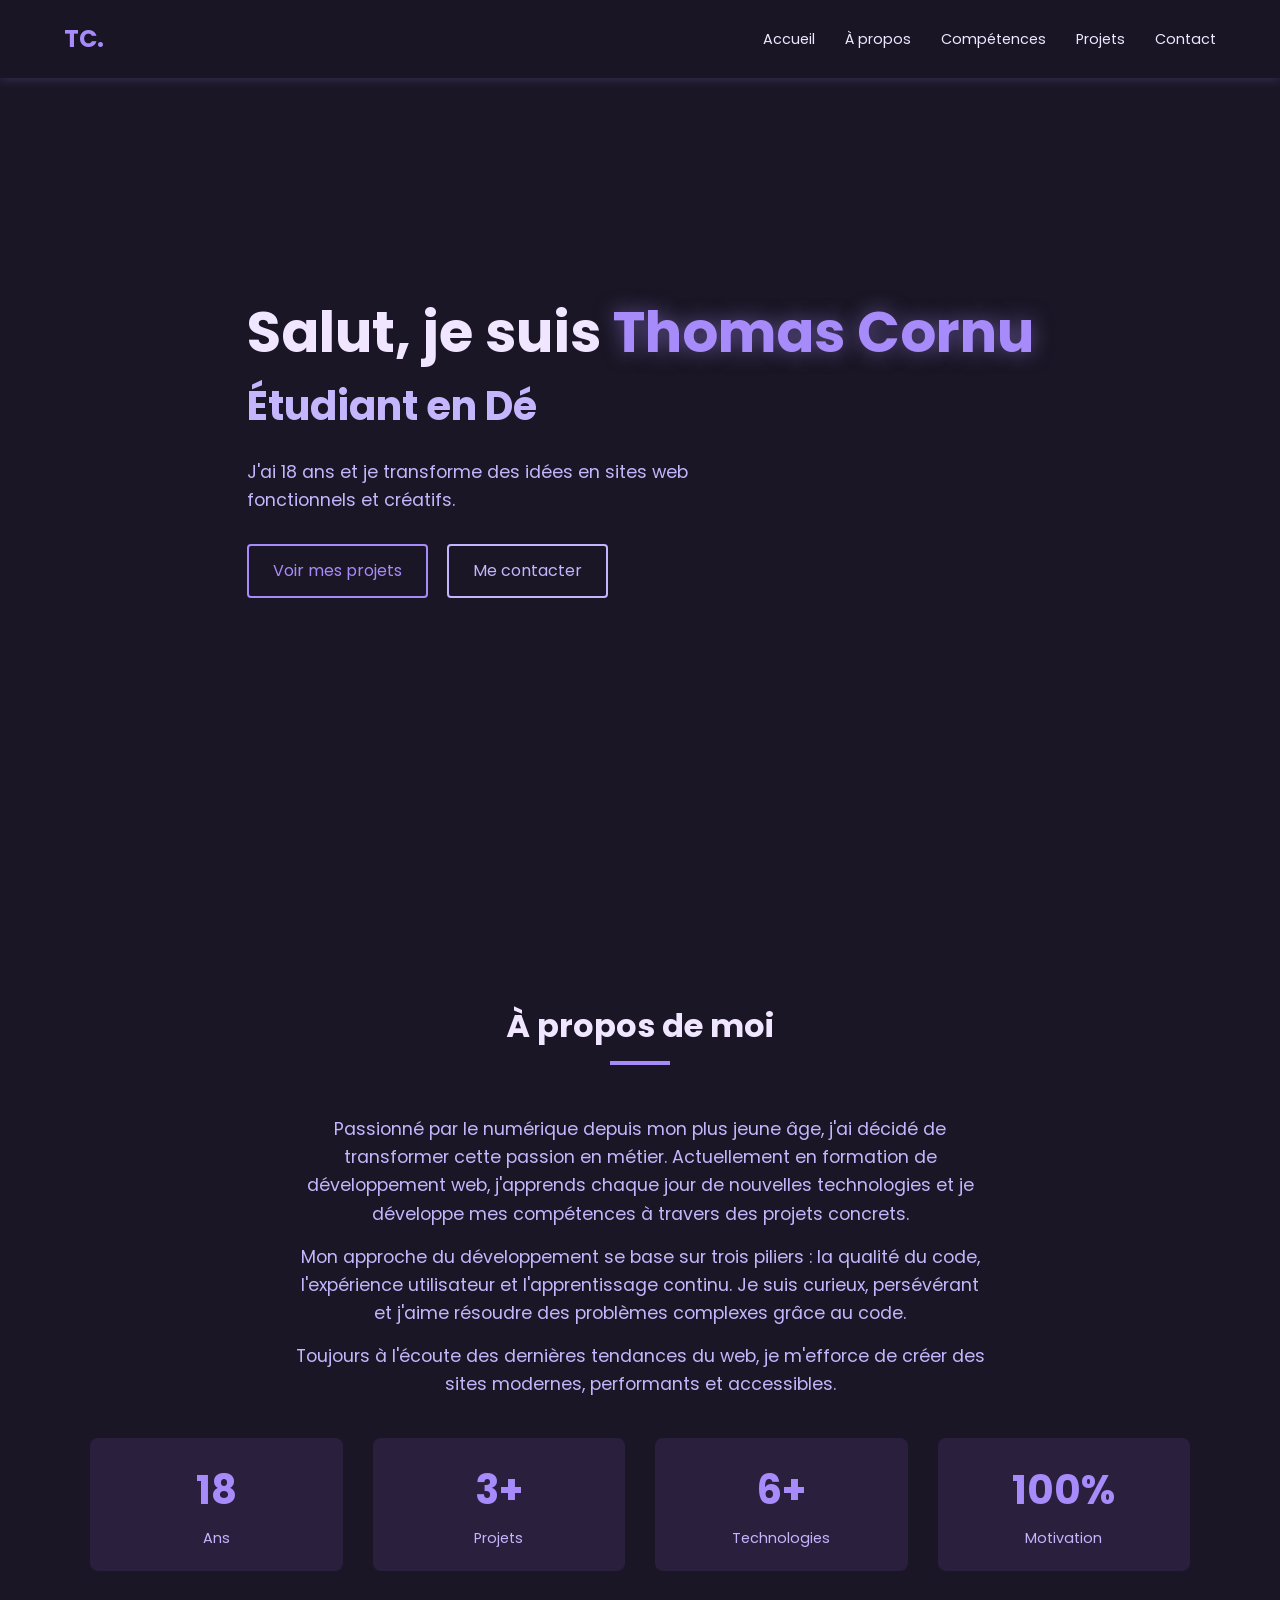
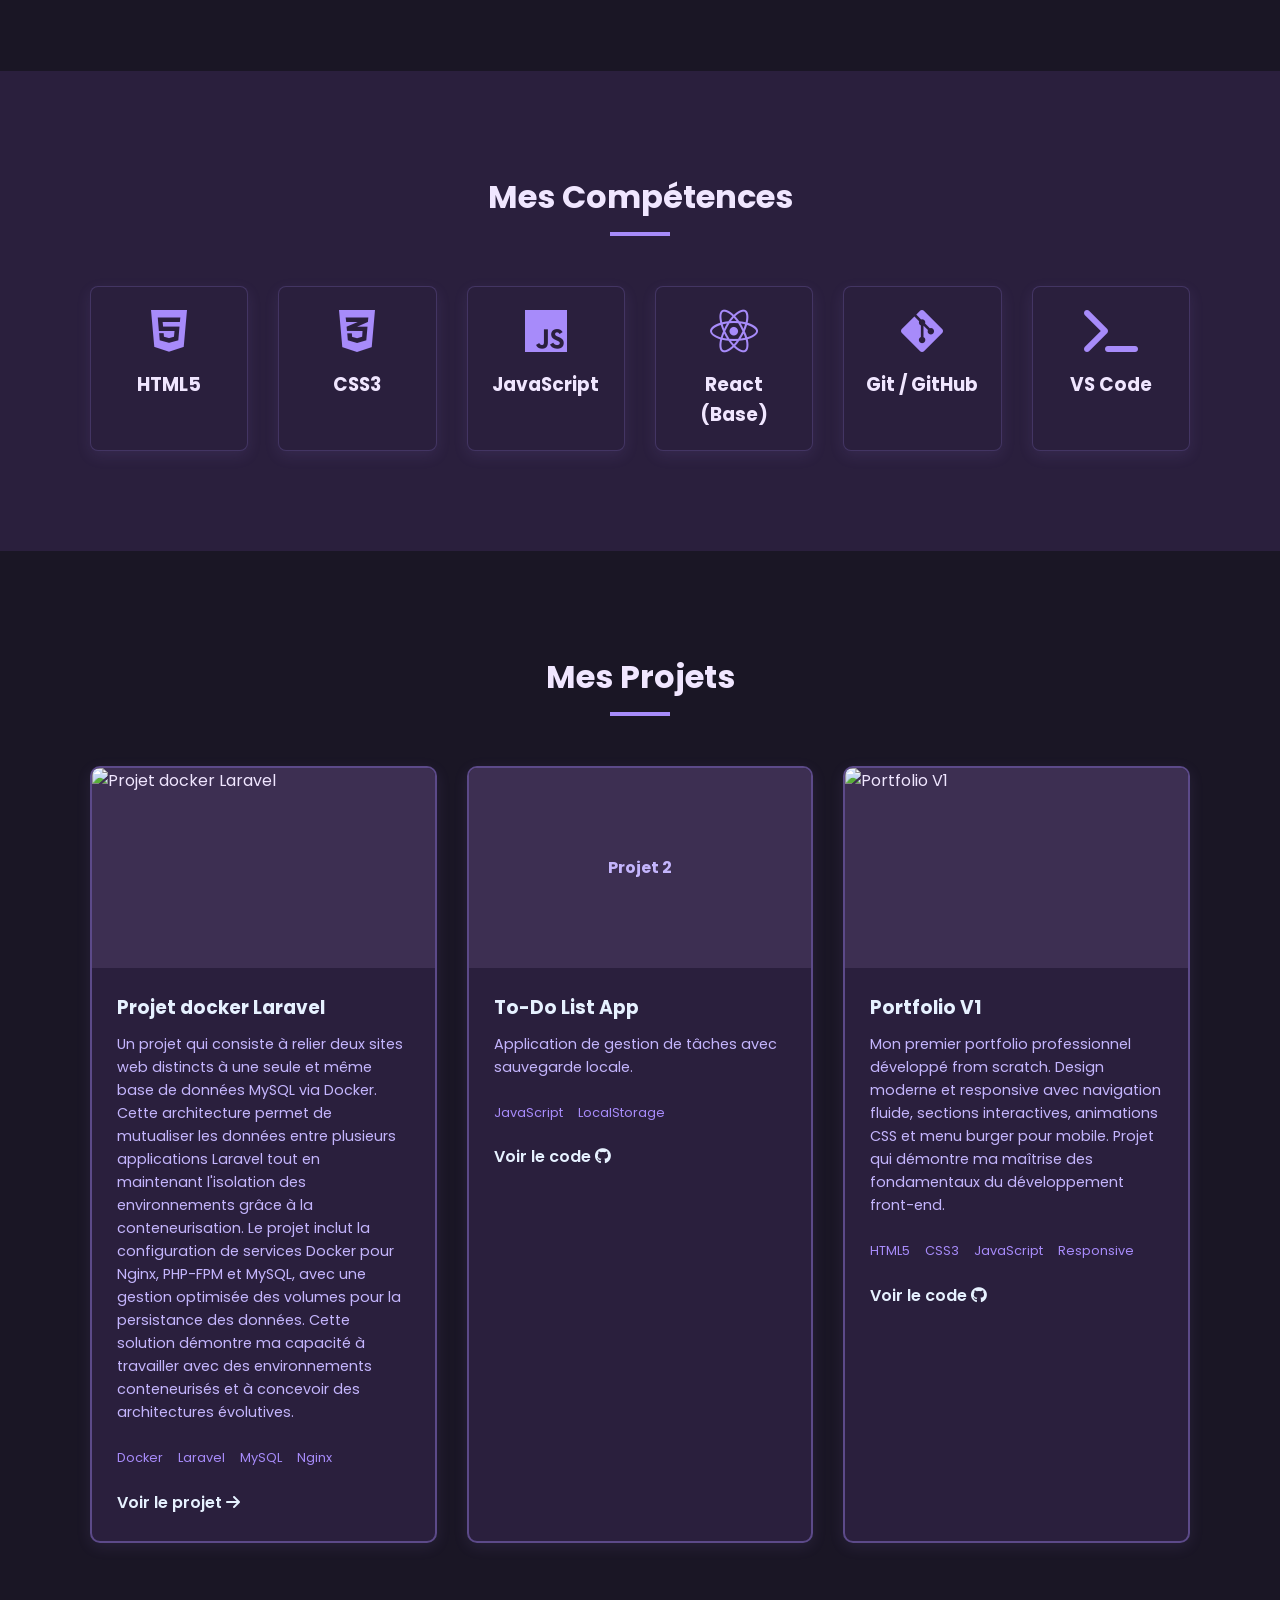
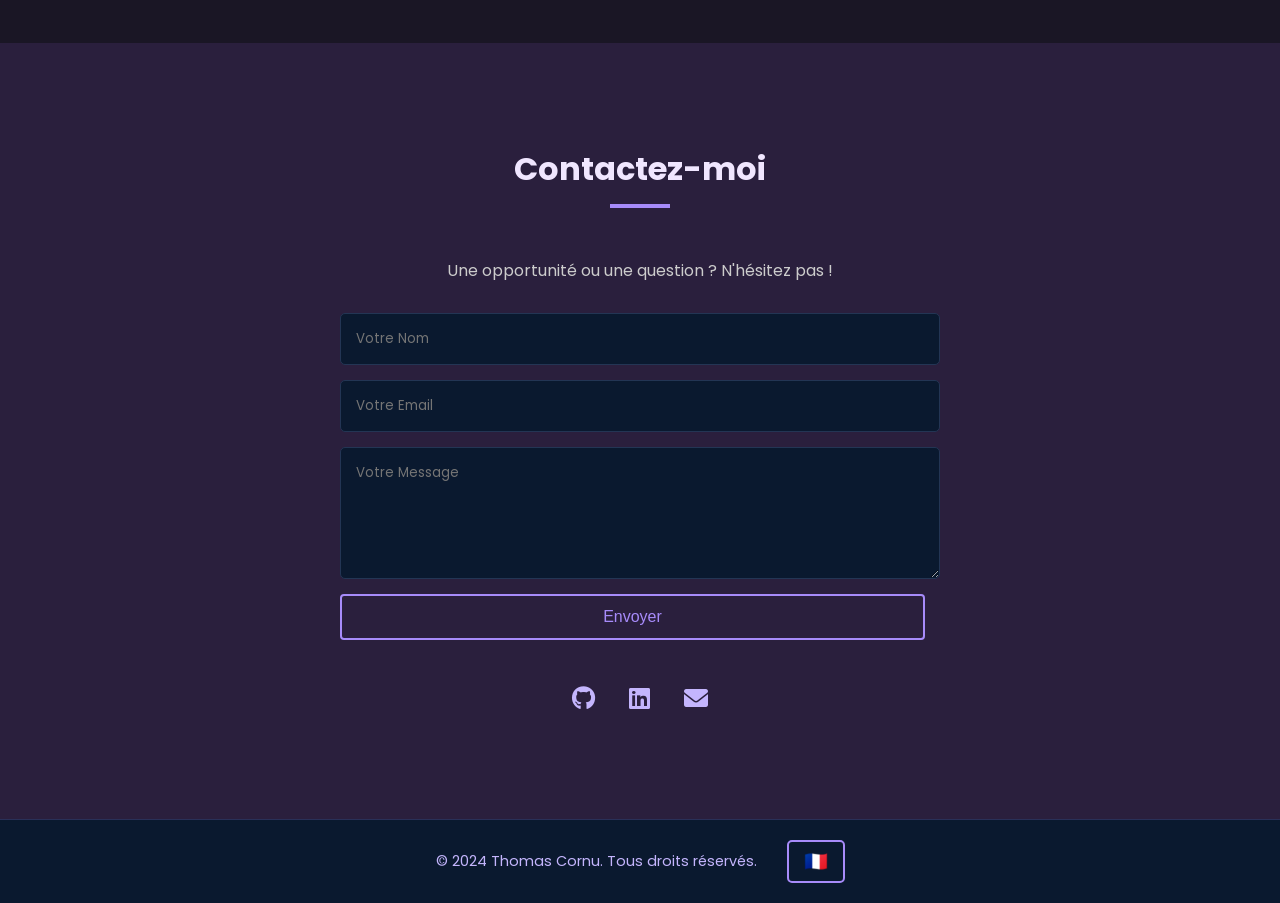
==== index.html @ 973196af "v2" ====
<!DOCTYPE html>
<html lang="fr">
<head>
    <meta charset="UTF-8">
    <meta name="viewport" content="width=device-width, initial-scale=1.0">
    <title>Thomas Cornu | Développeur Web Junior</title>
    <link rel="stylesheet" href="style.css">
    <link href="https://fonts.googleapis.com/css2?family=Poppins:wght@300;400;600&display=swap" rel="stylesheet">
    <link rel="stylesheet" href="https://cdnjs.cloudflare.com/ajax/libs/font-awesome/6.0.0/css/all.min.css">
</head>
<body>

    <nav class="navbar">
        <div class="logo">TC.</div>
        <ul class="nav-links">
            <li><a href="#home" data-translate="nav_home">Accueil</a></li>
            <li><a href="#about" data-translate="nav_about">À propos</a></li>
            <li><a href="#skills" data-translate="nav_skills">Compétences</a></li>
            <li><a href="#projects" data-translate="nav_projects">Projets</a></li>
            <li><a href="#contact" data-translate="nav_contact">Contact</a></li>
        </ul>
        <div class="burger">
            <div class="line1"></div>
            <div class="line2"></div>
            <div class="line3"></div>
        </div>
    </nav>

    <section id="home" class="hero">
        <div class="hero-content">
            <h1><span data-translate="hero_greeting">Salut, je suis</span> <span class="highlight">Thomas Cornu</span></h1>
            <h2 data-translate="hero_title">Étudiant en Développement Web</h2>
            <p data-translate="hero_description">J'ai 18 ans et je transforme des idées en sites web fonctionnels et créatifs.</p>
            <a href="#projects" class="btn" data-translate="hero_btn_projects">Voir mes projets</a>
            <a href="#contact" class="btn btn-outline" data-translate="hero_btn_contact">Me contacter</a>
        </div>
    </section>

    <section id="about" class="section">
        <div class="container">
            <h2 class="section-title" data-translate="about_title">À propos de moi</h2>
            <div class="about-content">
                <div class="about-text">
                    <p data-translate="about_p1">Passionné par le numérique depuis mon plus jeune âge, j'ai décidé de transformer cette passion en métier. Actuellement en formation de développement web, j'apprends chaque jour de nouvelles technologies et je développe mes compétences à travers des projets concrets.</p>
                    <p data-translate="about_p2">Mon approche du développement se base sur trois piliers : la qualité du code, l'expérience utilisateur et l'apprentissage continu. Je suis curieux, persévérant et j'aime résoudre des problèmes complexes grâce au code.</p>
                    <p data-translate="about_p3">Toujours à l'écoute des dernières tendances du web, je m'efforce de créer des sites modernes, performants et accessibles.</p>
                    
                    <div class="stats-grid">
                        <div class="stat-item">
                            <span class="stat-number">18</span>
                            <span class="stat-label" data-translate="stat_years">Ans</span>
                        </div>
                        <div class="stat-item">
                            <span class="stat-number">3+</span>
                            <span class="stat-label" data-translate="stat_projects">Projets</span>
                        </div>
                        <div class="stat-item">
                            <span class="stat-number">6+</span>
                            <span class="stat-label" data-translate="stat_technologies">Technologies</span>
                        </div>
                        <div class="stat-item">
                            <span class="stat-number">100%</span>
                            <span class="stat-label" data-translate="stat_motivation">Motivation</span>
                        </div>
                    </div>
                </div>
            </div>
        </div>
    </section>

    <section id="skills" class="section bg-dark">
        <div class="container">
            <h2 class="section-title" data-translate="skills_title">Mes Compétences</h2>
            <div class="skills-grid">
                <div class="skill-card">
                    <i class="fab fa-html5"></i>
                    <h3>HTML5</h3>
                </div>
                <div class="skill-card">
                    <i class="fab fa-css3-alt"></i>
                    <h3>CSS3</h3>
                </div>
                <div class="skill-card">
                    <i class="fab fa-js"></i>
                    <h3>JavaScript</h3>
                </div>
                <div class="skill-card">
                    <i class="fab fa-react"></i>
                    <h3>React (Base)</h3>
                </div>
                <div class="skill-card">
                    <i class="fab fa-git-alt"></i>
                    <h3>Git / GitHub</h3>
                </div>
                <div class="skill-card">
                    <i class="fas fa-terminal"></i>
                    <h3>VS Code</h3>
                </div>
            </div>
        </div>
    </section>

    <section id="projects" class="section">
        <div class="container">
            <h2 class="section-title" data-translate="projects_title">Mes Projets</h2>
            <div class="projects-grid">
                <div class="project-card">
                    <div class="project-img">
                        <img src="projet1.png" alt="Projet docker Laravel">
                    </div>
                    <div class="project-info">
                        <h3 data-translate="project1_title">Projet docker Laravel</h3>
                        <p data-translate="project1_description">Un projet qui consiste à relier deux sites web distincts à une seule et même base de données MySQL via Docker. Cette architecture permet de mutualiser les données entre plusieurs applications Laravel tout en maintenant l'isolation des environnements grâce à la conteneurisation. Le projet inclut la configuration de services Docker pour Nginx, PHP-FPM et MySQL, avec une gestion optimisée des volumes pour la persistance des données. Cette solution démontre ma capacité à travailler avec des environnements conteneurisés et à concevoir des architectures évolutives.</p>
                        <div class="tech-stack">
                            <span>Docker</span><span>Laravel</span><span>MySQL</span><span>Nginx</span>
                        </div>
                        <a href="docker.html" class="project-link">Voir le projet <i class="fas fa-arrow-right"></i></a>
                    </div>
                </div>
                <div class="project-card">
                    <div class="project-img">
                         <div class="placeholder-img">Projet 2</div>
                    </div>
                    <div class="project-info">
                        <h3 data-translate="project2_title">To-Do List App</h3>
                        <p data-translate="project2_description">Application de gestion de tâches avec sauvegarde locale.</p>
                        <div class="tech-stack">
                            <span>JavaScript</span><span>LocalStorage</span>
                        </div>
                        <a href="#" class="project-link" data-translate="project_link">Voir le code <i class="fab fa-github"></i></a>
                    </div>
                </div>
                 <div class="project-card">
                    <div class="project-img">
                         <img src="projet3.png" alt="Portfolio V1">
                    </div>
                    <div class="project-info">
                        <h3 data-translate="project3_title">Portfolio V1</h3>
                        <p data-translate="project3_description">Mon premier portfolio professionnel développé from scratch. Design moderne et responsive avec navigation fluide, sections interactives, animations CSS et menu burger pour mobile. Projet qui démontre ma maîtrise des fondamentaux du développement front-end.</p>
                        <div class="tech-stack">
                            <span>HTML5</span><span>CSS3</span><span>JavaScript</span><span>Responsive</span>
                        </div>
                        <a href="https://7h0mas92.github.io/Portfolio/" class="project-link" data-translate="project_link">Voir le code <i class="fab fa-github"></i></a>
                    </div>
                </div>
            </div>
        </div>
    </section>

    <section id="contact" class="section bg-dark">
        <div class="container">
            <h2 class="section-title" data-translate="contact_title">Contactez-moi</h2>
            <p style="text-align: center; color: #ccc;" data-translate="contact_subtitle">Une opportunité ou une question ? N'hésitez pas !</p>
            
            <form class="contact-form">
                <input type="text" data-translate-placeholder="contact_name" placeholder="Votre Nom" required>
                <input type="email" data-translate-placeholder="contact_email" placeholder="Votre Email" required>
                <textarea rows="5" data-translate-placeholder="contact_message" placeholder="Votre Message" required></textarea>
                <button type="submit" class="btn" data-translate="contact_btn">Envoyer</button>
            </form>

            <div class="social-links">
                <a href="https://github.com/7h0mas92"><i class="fab fa-github"></i></a>
                <a href="https://www.linkedin.com/in/thomas-cornu-04bbb1366"><i class="fab fa-linkedin"></i></a>
                <a href="tcornu92_gmail_com.svg"><i class="fas fa-envelope"></i></a>
            </div>
        </div>
    </section>

    <footer>
        <div class="footer-content">
            <p>&copy; 2024 Thomas Cornu. <span data-translate="footer_rights">Tous droits réservés.</span></p>
            <button id="langToggle" class="lang-toggle" title="Changer de langue">
                <span class="lang-icon">🇫🇷</span>
            </button>
        </div>
    </footer>

    <!-- Bouton retour en haut -->
    <button id="scrollToTop" class="scroll-to-top" title="Retour en haut">
        <i class="fas fa-arrow-up"></i>
    </button>

    <!-- Indicateur de progression de scroll -->
    <div class="scroll-progress"></div>

    <script src="script.js"></script>
</body>
</html>
---- style.css ----
/* Reset et Base */
* {
    margin: 0;
    padding: 0;
    box-sizing: border-box;
}

body {
    font-family: 'Poppins', sans-serif;
    background-color: #1a1625; /* Fond violet très foncé */
    color: #f0e6ff; /* Texte clair lavande */
    line-height: 1.6;
}

/* Variables de couleurs */
:root {
    --primary-color: #a78bfa; /* Violet clair */
    --bg-light: #2a1f3d;
    --text-grey: #c4b5fd;
}

a {
    text-decoration: none;
    color: inherit;
}

ul {
    list-style: none;
}

/* Navigation */
.navbar {
    display: flex;
    justify-content: space-between;
    align-items: center;
    padding: 20px 5%;
    background-color: rgba(26, 22, 37, 0.95);
    position: fixed;
    width: 100%;
    top: 0;
    z-index: 1000;
    box-shadow: 0 2px 10px rgba(167, 139, 250, 0.2);
}

.logo {
    font-size: 1.5rem;
    font-weight: 700;
    color: var(--primary-color);
}

.nav-links {
    display: flex;
}

.nav-links li {
    margin-left: 30px;
}

.nav-links a {
    font-size: 0.9rem;
    transition: color 0.3s;
}

.nav-links a:hover {
    color: var(--primary-color);
}

/* Burger Menu (Mobile) */
.burger {
    display: none;
    cursor: pointer;
}
.burger div {
    width: 25px;
    height: 3px;
    background-color: var(--primary-color);
    margin: 5px;
    transition: all 0.3s ease;
}

/* Footer */
footer {
    background-color: var(--bg-light);
    padding: 40px 5%;
    text-align: center;
    border-top: 1px solid rgba(167, 139, 250, 0.2);
}

.footer-content {
    display: flex;
    justify-content: center;
    align-items: center;
    gap: 30px;
    flex-wrap: wrap;
}

footer p {
    color: var(--text-grey);
    margin: 0;
}

/* Bouton de langue */
.lang-toggle {
    background: transparent;
    border: 2px solid var(--primary-color);
    color: var(--primary-color);
    padding: 8px 15px;
    border-radius: 5px;
    cursor: pointer;
    font-size: 1.2rem;
    transition: all 0.3s ease;
    position: relative;
}

.lang-toggle:hover {
    background: rgba(167, 139, 250, 0.1);
    transform: scale(1.05);
}

.lang-icon {
    display: inline-block;
}

/* Menu déroulant de langues */
.lang-dropdown {
    position: absolute;
    top: 100%;
    right: 0;
    background: #2a1f3d;
    border: 2px solid var(--primary-color);
    border-radius: 5px;
    margin-top: 10px;
    display: none;
    flex-direction: column;
    gap: 0;
    min-width: 150px;
    z-index: 1001;
    box-shadow: 0 4px 15px rgba(167, 139, 250, 0.2);
}

.lang-dropdown.active {
    display: flex;
}

.lang-option {
    background: transparent;
    border: none;
    color: var(--primary-color);
    padding: 12px 15px;
    cursor: pointer;
    transition: all 0.3s ease;
    text-align: left;
    font-family: 'Poppins', sans-serif;
    font-size: 0.95rem;
}

.lang-option:hover {
    background: rgba(167, 139, 250, 0.2);
    padding-left: 20px;
}

.lang-option:first-child {
    border-radius: 3px 3px 0 0;
}

.lang-option:last-child {
    border-radius: 0 0 3px 3px;
}

/* Hero Section */
.hero {
    height: 100vh;
    display: flex;
    align-items: center;
    justify-content: center;
    padding: 0 5%;
}

.hero-content {
    max-width: 800px;
}

.hero h1 {
    font-size: 3.5rem;
    line-height: 1.1;
    margin-bottom: 10px;
}

.highlight {
    color: var(--primary-color);
    text-shadow: 0 0 20px rgba(167, 139, 250, 0.5);
}

.hero h2 {
    font-size: 2.5rem;
    color: var(--text-grey);
    margin-bottom: 20px;
}

.hero p {
    color: var(--text-grey);
    max-width: 500px;
    margin-bottom: 30px;
    font-size: 1.1rem;
}

/* Boutons */
.btn {
    display: inline-block;
    padding: 12px 24px;
    border: 2px solid var(--primary-color);
    color: var(--primary-color);
    border-radius: 4px;
    transition: all 0.3s ease;
    cursor: pointer;
    background: transparent;
    font-size: 1rem;
    margin-right: 15px;
}

.btn:hover {
    background: rgba(100, 255, 218, 0.1);
    transform: translateY(-2px);
}

.btn-outline {
    border-color: var(--text-grey);
    color: var(--text-grey);
}
.btn-outline:hover {
    border-color: #e6f1ff;
    color: #e6f1ff;
    background: transparent;
}

/* Bouton retour en haut */
.scroll-to-top {
    position: fixed;
    bottom: 30px;
    right: 30px;
    width: 50px;
    height: 50px;
    background: var(--primary-color);
    color: #1a1625;
    border: none;
    border-radius: 50%;
    cursor: pointer;
    display: flex;
    align-items: center;
    justify-content: center;
    font-size: 1.2rem;
    opacity: 0;
    visibility: hidden;
    transition: all 0.3s ease;
    z-index: 999;
    box-shadow: 0 4px 15px rgba(167, 139, 250, 0.4);
}

.scroll-to-top.visible {
    opacity: 1;
    visibility: visible;
}

.scroll-to-top:hover {
    transform: translateY(-5px);
    box-shadow: 0 6px 20px rgba(167, 139, 250, 0.6);
}

/* Indicateur de progression */
.scroll-progress {
    position: fixed;
    top: 0;
    left: 0;
    width: 0%;
    height: 4px;
    background: linear-gradient(90deg, var(--primary-color), #c4b5fd);
    z-index: 9999;
    transition: width 0.1s ease;
    box-shadow: 0 0 10px rgba(167, 139, 250, 0.5);
}

/* Sections Globales */
.section {
    padding: 100px 5%;
}

/* Statistiques */
.stats-grid {
    display: grid;
    grid-template-columns: repeat(auto-fit, minmax(120px, 1fr));
    gap: 30px;
    margin-top: 40px;
}

.stat-item {
    text-align: center;
    padding: 20px;
    background: var(--bg-light);
    border-radius: 8px;
    transition: transform 0.3s ease;
}

.stat-item:hover {
    transform: translateY(-5px);
}

.stat-number {
    display: block;
    font-size: 2.5rem;
    font-weight: 700;
    color: var(--primary-color);
    margin-bottom: 5px;
}

.stat-label {
    display: block;
    color: var(--text-grey);
    font-size: 0.9rem;
}

.section-title {
    font-size: 2rem;
    margin-bottom: 50px;
    text-align: center;
    position: relative;
}

.section-title::after {
    content: '';
    display: block;
    width: 60px;
    height: 4px;
    background: var(--primary-color);
    margin: 10px auto 0;
}

.bg-dark {
    background-color: var(--bg-light);
}

.container {
    max-width: 1100px;
    margin: 0 auto;
}

/* About Text */
.about-text p {
    margin-bottom: 15px;
    color: var(--text-grey);
    font-size: 1.1rem;
    text-align: center;
    max-width: 700px;
    margin-left: auto;
    margin-right: auto;
}

/* Compétences Grid */
.skills-grid {
    display: grid;
    grid-template-columns: repeat(auto-fit, minmax(150px, 1fr));
    gap: 30px;
    text-align: center;
}

.skill-card {
    background: #2a1f3d;
    padding: 20px;
    border-radius: 8px;
    transition: transform 0.3s;
    box-shadow: 0 5px 15px rgba(167, 139, 250, 0.1);
    border: 1px solid rgba(167, 139, 250, 0.2);
}

.skill-card:hover {
    transform: translateY(-5px);
}

.skill-card i {
    font-size: 3rem;
    color: var(--primary-color);
    margin-bottom: 15px;
}

/* Projets Grid */
.projects-grid {
    display: grid;
    grid-template-columns: repeat(auto-fit, minmax(300px, 1fr));
    gap: 30px;
}

.project-card {
    background-color: var(--bg-light);
    border-radius: 10px;
    overflow: hidden;
    transition: transform 0.3s;
    border: 2px solid rgba(167, 139, 250, 0.4);
    box-shadow: 0 4px 15px rgba(167, 139, 250, 0.1);
}

.project-card:hover {
    transform: translateY(-5px);
}

.project-img {
    height: 200px;
    background-color: #3d2f52;
    display: flex;
    align-items: center;
    justify-content: center;
    overflow: hidden;
}

.project-img img {
    width: 100%;
    height: 100%;
    object-fit: cover;
}

.placeholder-img {
    color: var(--text-grey);
    font-weight: bold;
}

.project-info {
    padding: 25px;
}

.project-info h3 {
    margin-bottom: 10px;
    color: #e6f1ff;
}

.project-info p {
    color: var(--text-grey);
    font-size: 0.9rem;
    margin-bottom: 20px;
}

.tech-stack {
    margin-bottom: 20px;
}

.tech-stack span {
    font-size: 0.8rem;
    color: var(--primary-color);
    margin-right: 15px;
}

.project-link {
    color: #e6f1ff;
    font-weight: 600;
}
.project-link:hover {
    color: var(--primary-color);
}

/* Contact Form */
.contact-form {
    max-width: 600px;
    margin: 30px auto;
    display: flex;
    flex-direction: column;
    gap: 15px;
}

.contact-form input,
.contact-form textarea {
    padding: 15px;
    border-radius: 5px;
    border: 1px solid #233554;
    background: #0a192f;
    color: #e6f1ff;
    font-family: inherit;
}

.contact-form input:focus,
.contact-form textarea:focus {
    outline: none;
    border-color: var(--primary-color);
}

.social-links {
    text-align: center;
    margin-top: 40px;
}

.social-links a {
    font-size: 1.5rem;
    margin: 0 15px;
    color: var(--text-grey);
    transition: color 0.3s;
}

.social-links a:hover {
    color: var(--primary-color);
}

footer {
    text-align: center;
    padding: 20px;
    background: #0a192f;
    color: var(--text-grey);
    font-size: 0.9rem;
}

/* Responsive Tablette/Mobile */
@media screen and (max-width: 768px) {
    .nav-links {
        position: absolute;
        right: 0px;
        height: 92vh;
        top: 8vh;
        background-color: var(--bg-light);
        display: flex;
        flex-direction: column;
        align-items: center;
        width: 50%;
        transform: translateX(100%);
        transition: transform 0.5s ease-in;
    }

    .nav-links li {
        opacity: 0;
        margin: 30px 0;
    }

    .burger {
        display: block;
    }

    .nav-active {
        transform: translateX(0%);
    }

    @keyframes navLinkFade {
        from { opacity: 0; transform: translateX(50px); }
        to { opacity: 1; transform: translateX(0px); }
    }

    .hero h1 { font-size: 2.5rem; }
    .hero h2 { font-size: 1.8rem; }
}

/* ===== STYLES PAGE PROJET ===== */
.project-detail {
    min-height: 100vh;
    padding: 120px 5% 60px;
}

.project-header {
    text-align: center;
    margin-bottom: 60px;
}

.project-header h1 {
    font-size: 3rem;
    color: var(--primary-color);
    margin-bottom: 20px;
}

.project-header .tech-tags {
    display: flex;
    justify-content: center;
    gap: 15px;
    flex-wrap: wrap;
    margin-top: 20px;
}

.tech-tags span {
    background: var(--bg-light);
    padding: 10px 20px;
    border-radius: 5px;
    color: var(--primary-color);
    border: 1px solid var(--primary-color);
    font-size: 0.9rem;
}

.project-content {
    max-width: 1200px;
    margin: 0 auto;
}

.project-image {
    width: 100%;
    max-width: 900px;
    margin: 0 auto 40px;
    border-radius: 10px;
    overflow: hidden;
    border: 2px solid rgba(167, 139, 250, 0.4);
    box-shadow: 0 4px 20px rgba(167, 139, 250, 0.2);
}

.project-image img {
    width: 100%;
    height: auto;
    display: block;
}

.project-section {
    background: var(--bg-light);
    padding: 40px;
    border-radius: 10px;
    margin-bottom: 30px;
    border: 1px solid rgba(167, 139, 250, 0.2);
}

.project-section h2 {
    color: var(--primary-color);
    font-size: 2rem;
    margin-bottom: 20px;
    border-bottom: 2px solid var(--primary-color);
    padding-bottom: 10px;
}

.project-section h3 {
    color: var(--text-grey);
    font-size: 1.5rem;
    margin-top: 30px;
    margin-bottom: 15px;
}

.project-section p {
    color: var(--text-grey);
    line-height: 1.8;
    margin-bottom: 15px;
    font-size: 1.1rem;
}

.project-section ul {
    color: var(--text-grey);
    line-height: 1.8;
    margin-left: 20px;
    margin-bottom: 20px;
}

.project-section li {
    margin-bottom: 10px;
    list-style: disc;
}

.features-grid {
    display: grid;
    grid-template-columns: repeat(auto-fit, minmax(250px, 1fr));
    gap: 20px;
    margin-top: 20px;
}

.feature-card {
    background: rgba(167, 139, 250, 0.05);
    padding: 25px;
    border-radius: 8px;
    border: 1px solid rgba(167, 139, 250, 0.2);
    transition: transform 0.3s ease;
}

.feature-card:hover {
    transform: translateY(-5px);
    border-color: var(--primary-color);
}

.feature-card i {
    font-size: 2rem;
    color: var(--primary-color);
    margin-bottom: 15px;
    display: block;
}

.feature-card h4 {
    color: #f0e6ff;
    margin-bottom: 10px;
    font-size: 1.2rem;
}

.feature-card p {
    color: var(--text-grey);
    font-size: 0.95rem;
    margin: 0;
}

.project-links {
    display: flex;
    gap: 20px;
    justify-content: center;
    margin-top: 40px;
    flex-wrap: wrap;
}

.project-links .btn {
    display: inline-flex;
    align-items: center;
    gap: 10px;
}

.back-link {
    display: inline-block;
    margin-bottom: 30px;
    color: var(--primary-color);
    text-decoration: none;
    font-size: 1.1rem;
    transition: all 0.3s ease;
}

.back-link:hover {
    transform: translateX(-5px);
}

.back-link i {
    margin-right: 8px;
}

/* Responsive page projet */
@media (max-width: 768px) {
    .project-header h1 {
        font-size: 2rem;
    }

    .project-section {
        padding: 25px;
    }

    .project-section h2 {
        font-size: 1.5rem;
    }
}
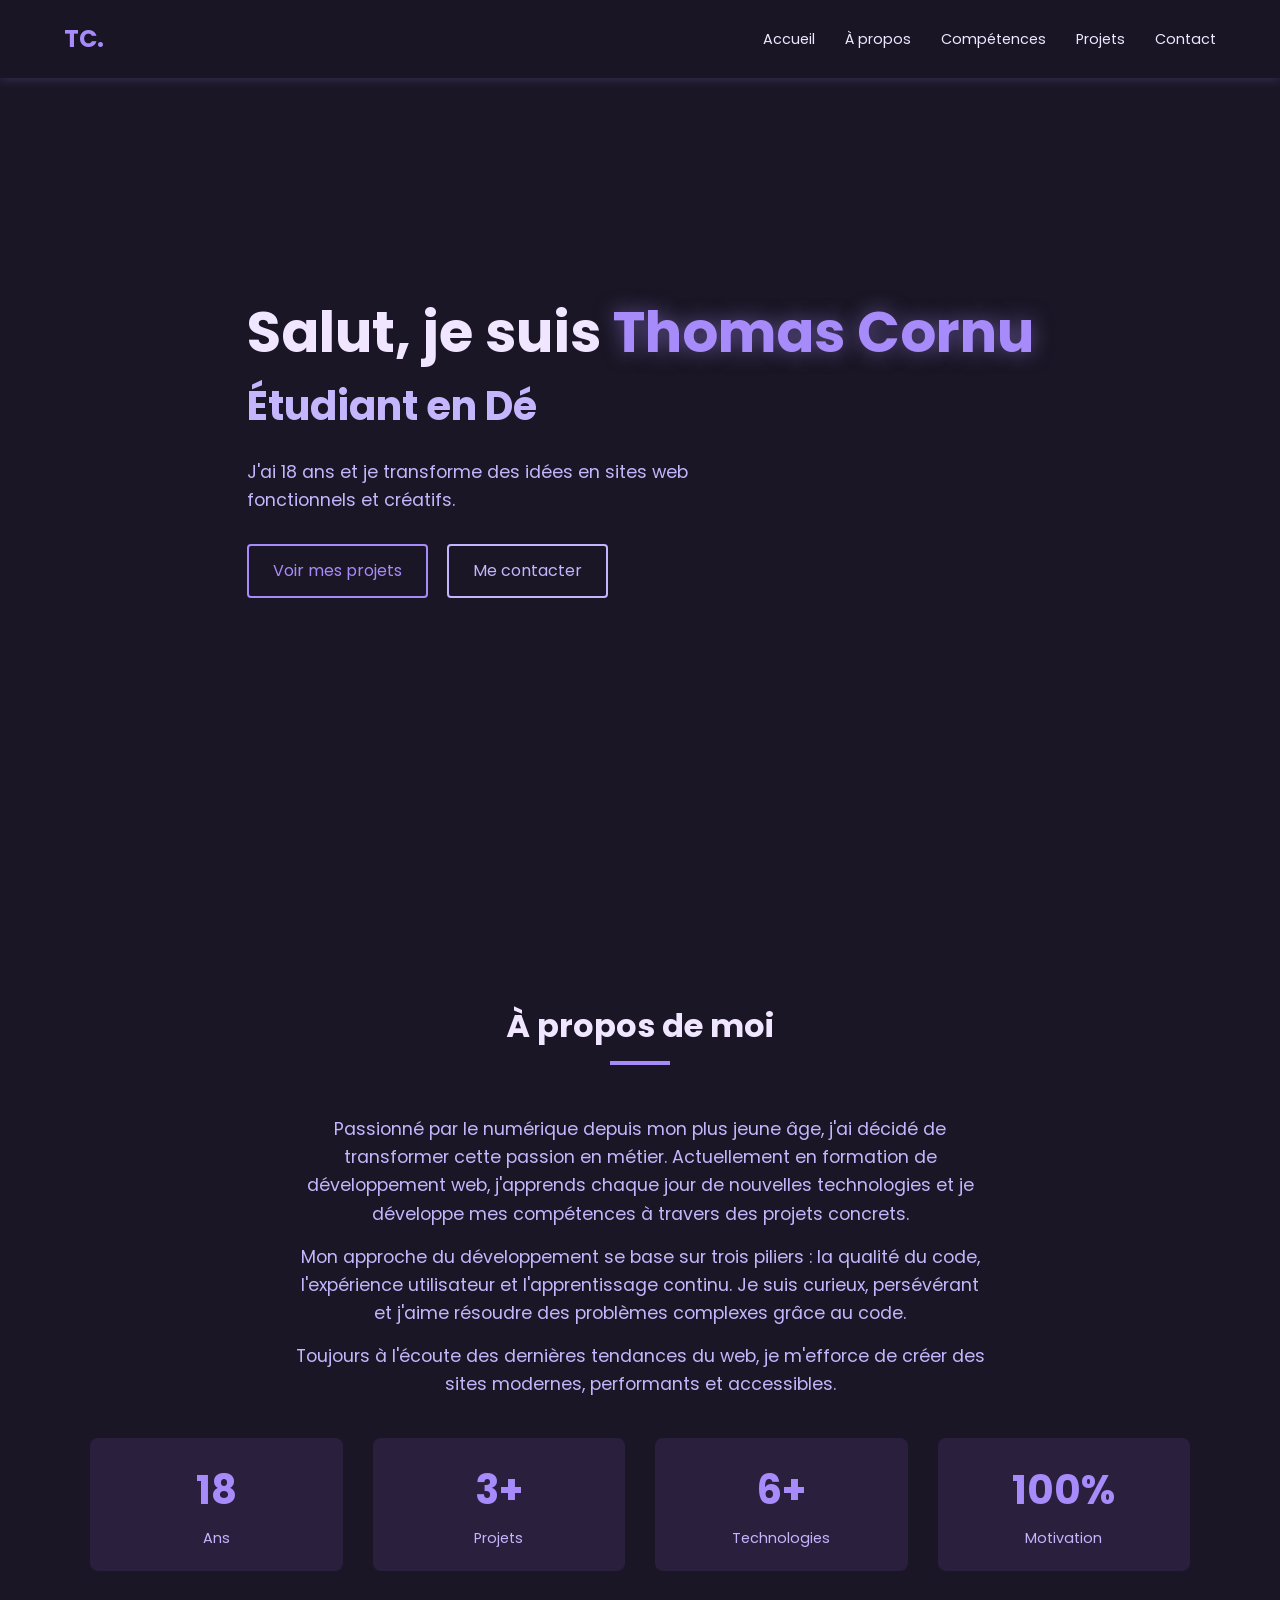
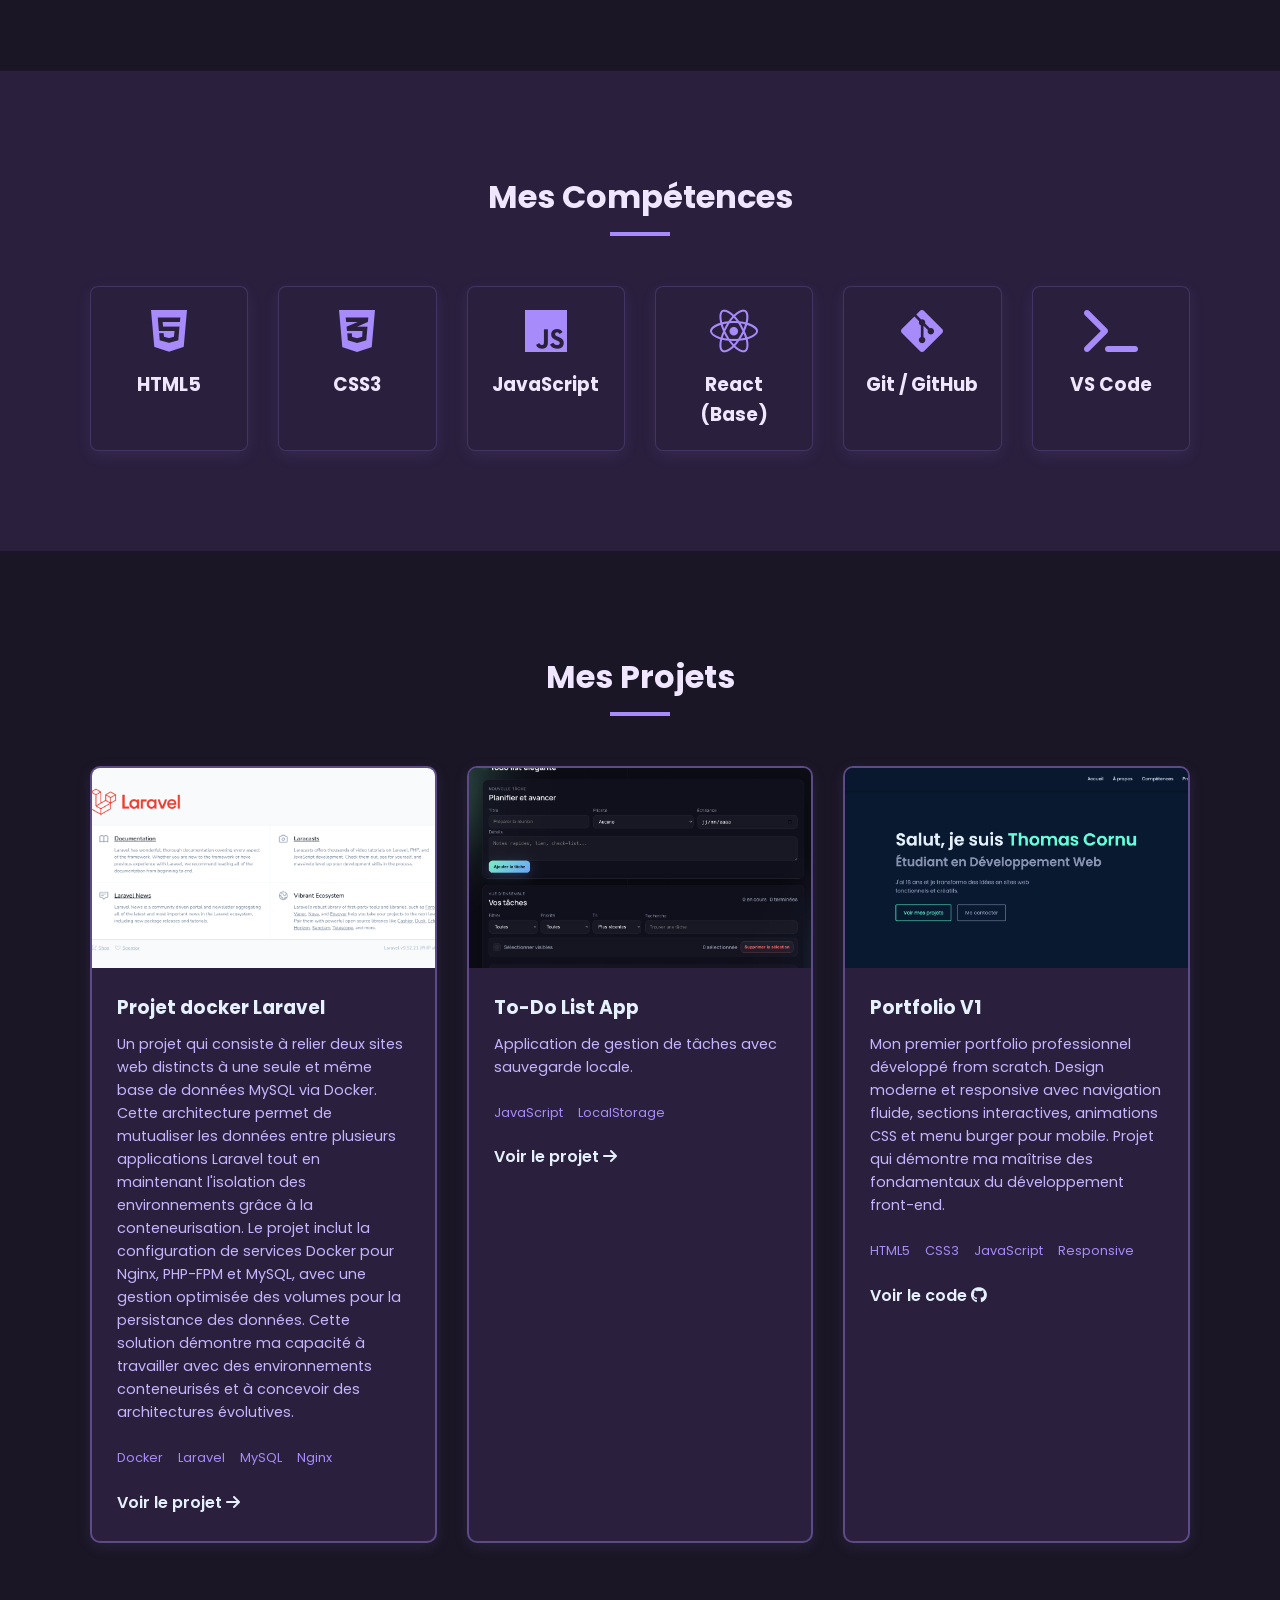
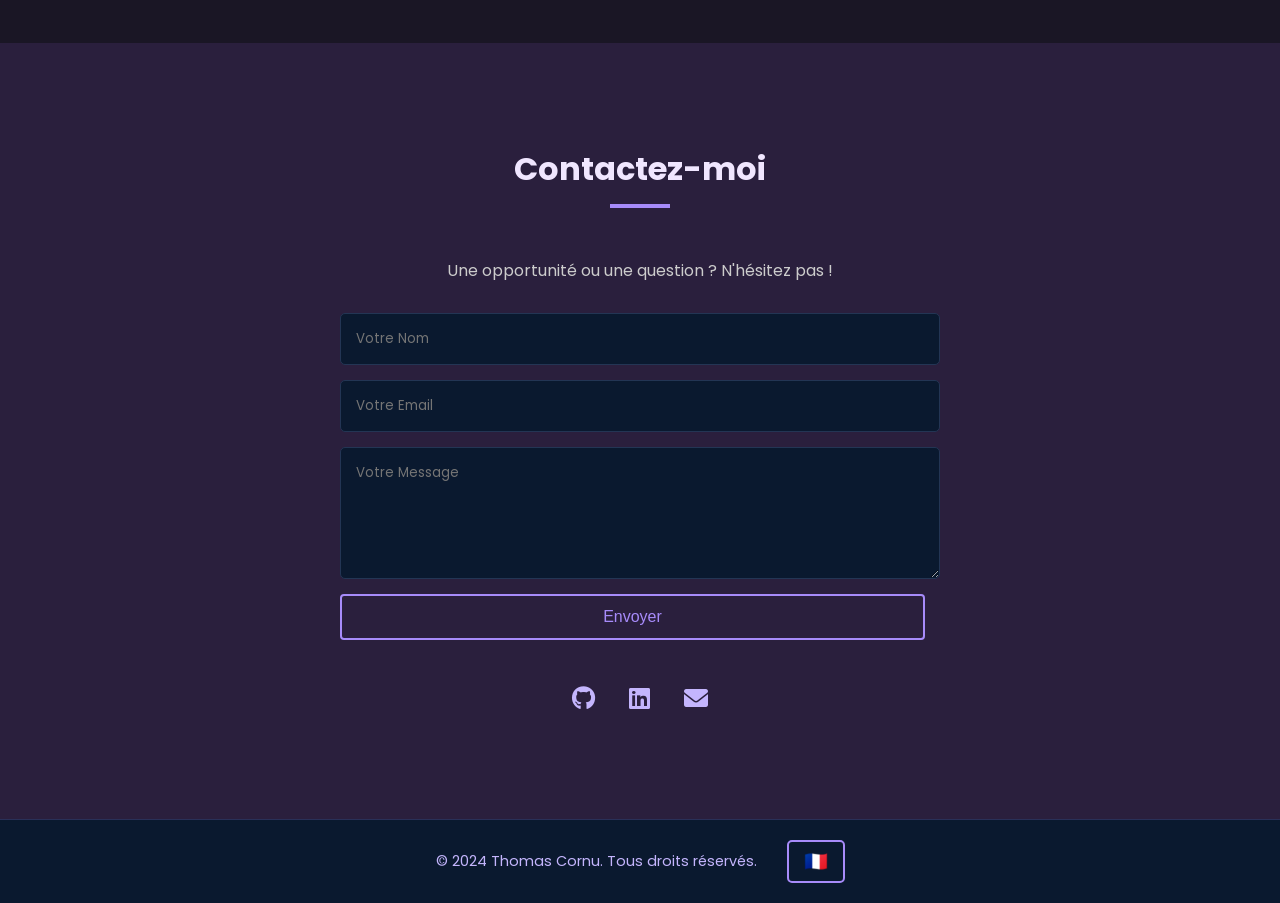
==== commit ac7cbc58: "ajout du projet todolist" ====
--- a/index.html
+++ b/index.html
@@ -106,7 +106,7 @@
             <div class="projects-grid">
                 <div class="project-card">
                     <div class="project-img">
-                        <img src="projet1.png" alt="Projet docker Laravel">
+                        <img src="images/projet1.png" alt="Projet docker Laravel">
                     </div>
                     <div class="project-info">
                         <h3 data-translate="project1_title">Projet docker Laravel</h3>
@@ -117,9 +117,10 @@
                         <a href="docker.html" class="project-link">Voir le projet <i class="fas fa-arrow-right"></i></a>
                     </div>
                 </div>
+
                 <div class="project-card">
                     <div class="project-img">
-                         <div class="placeholder-img">Projet 2</div>
+                        <img src="images/projet2.png" alt="Aperçu To‑Do List">
                     </div>
                     <div class="project-info">
                         <h3 data-translate="project2_title">To-Do List App</h3>
@@ -127,12 +128,13 @@
                         <div class="tech-stack">
                             <span>JavaScript</span><span>LocalStorage</span>
                         </div>
-                        <a href="#" class="project-link" data-translate="project_link">Voir le code <i class="fab fa-github"></i></a>
+                        <a href="todolist.html" class="project-link">Voir le projet <i class="fas fa-arrow-right"></i></a>
                     </div>
                 </div>
-                 <div class="project-card">
+
+                <div class="project-card">
                     <div class="project-img">
-                         <img src="projet3.png" alt="Portfolio V1">
+                        <img src="images/projet3.png" alt="Portfolio V1">
                     </div>
                     <div class="project-info">
                         <h3 data-translate="project3_title">Portfolio V1</h3>
@@ -162,7 +164,7 @@
             <div class="social-links">
                 <a href="https://github.com/7h0mas92"><i class="fab fa-github"></i></a>
                 <a href="https://www.linkedin.com/in/thomas-cornu-04bbb1366"><i class="fab fa-linkedin"></i></a>
-                <a href="tcornu92_gmail_com.svg"><i class="fas fa-envelope"></i></a>
+                <a href="mailto:tcornu92@gmail.com"><i class="fas fa-envelope"></i></a>
             </div>
         </div>
     </section>
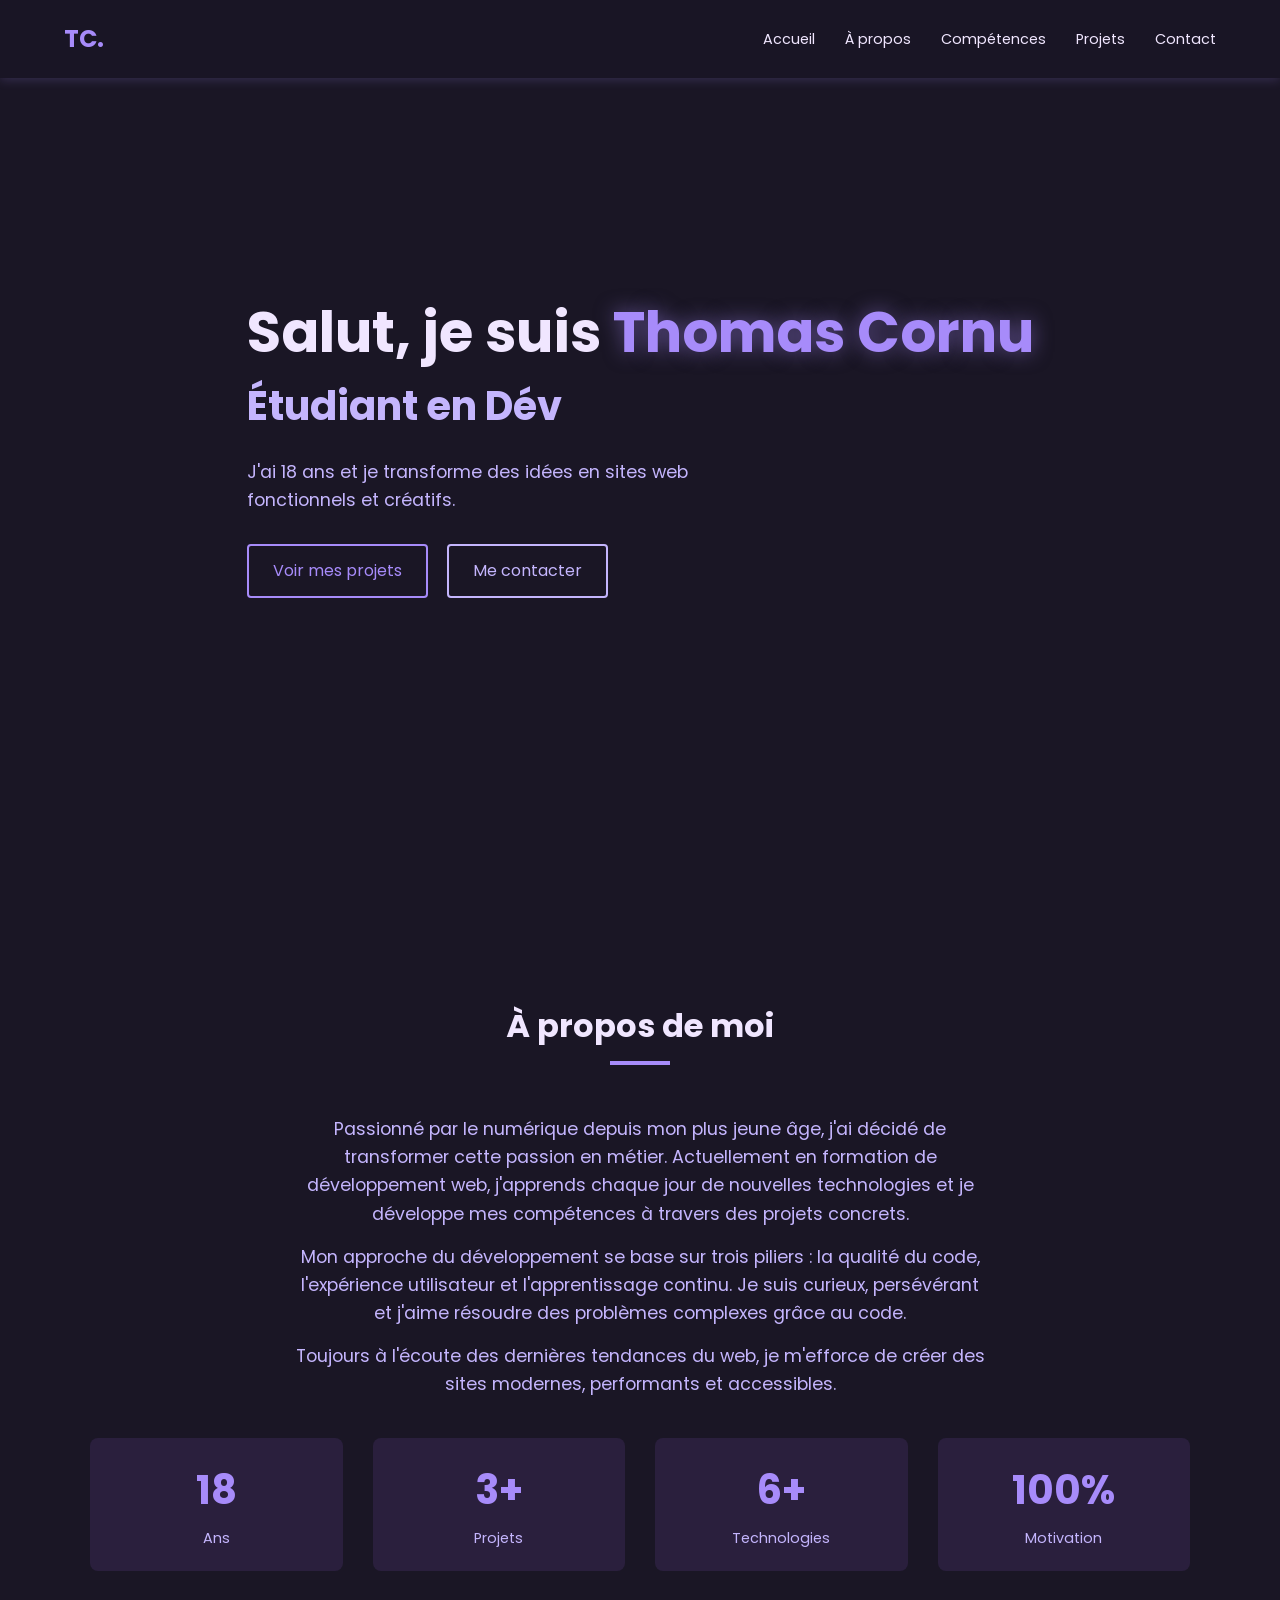
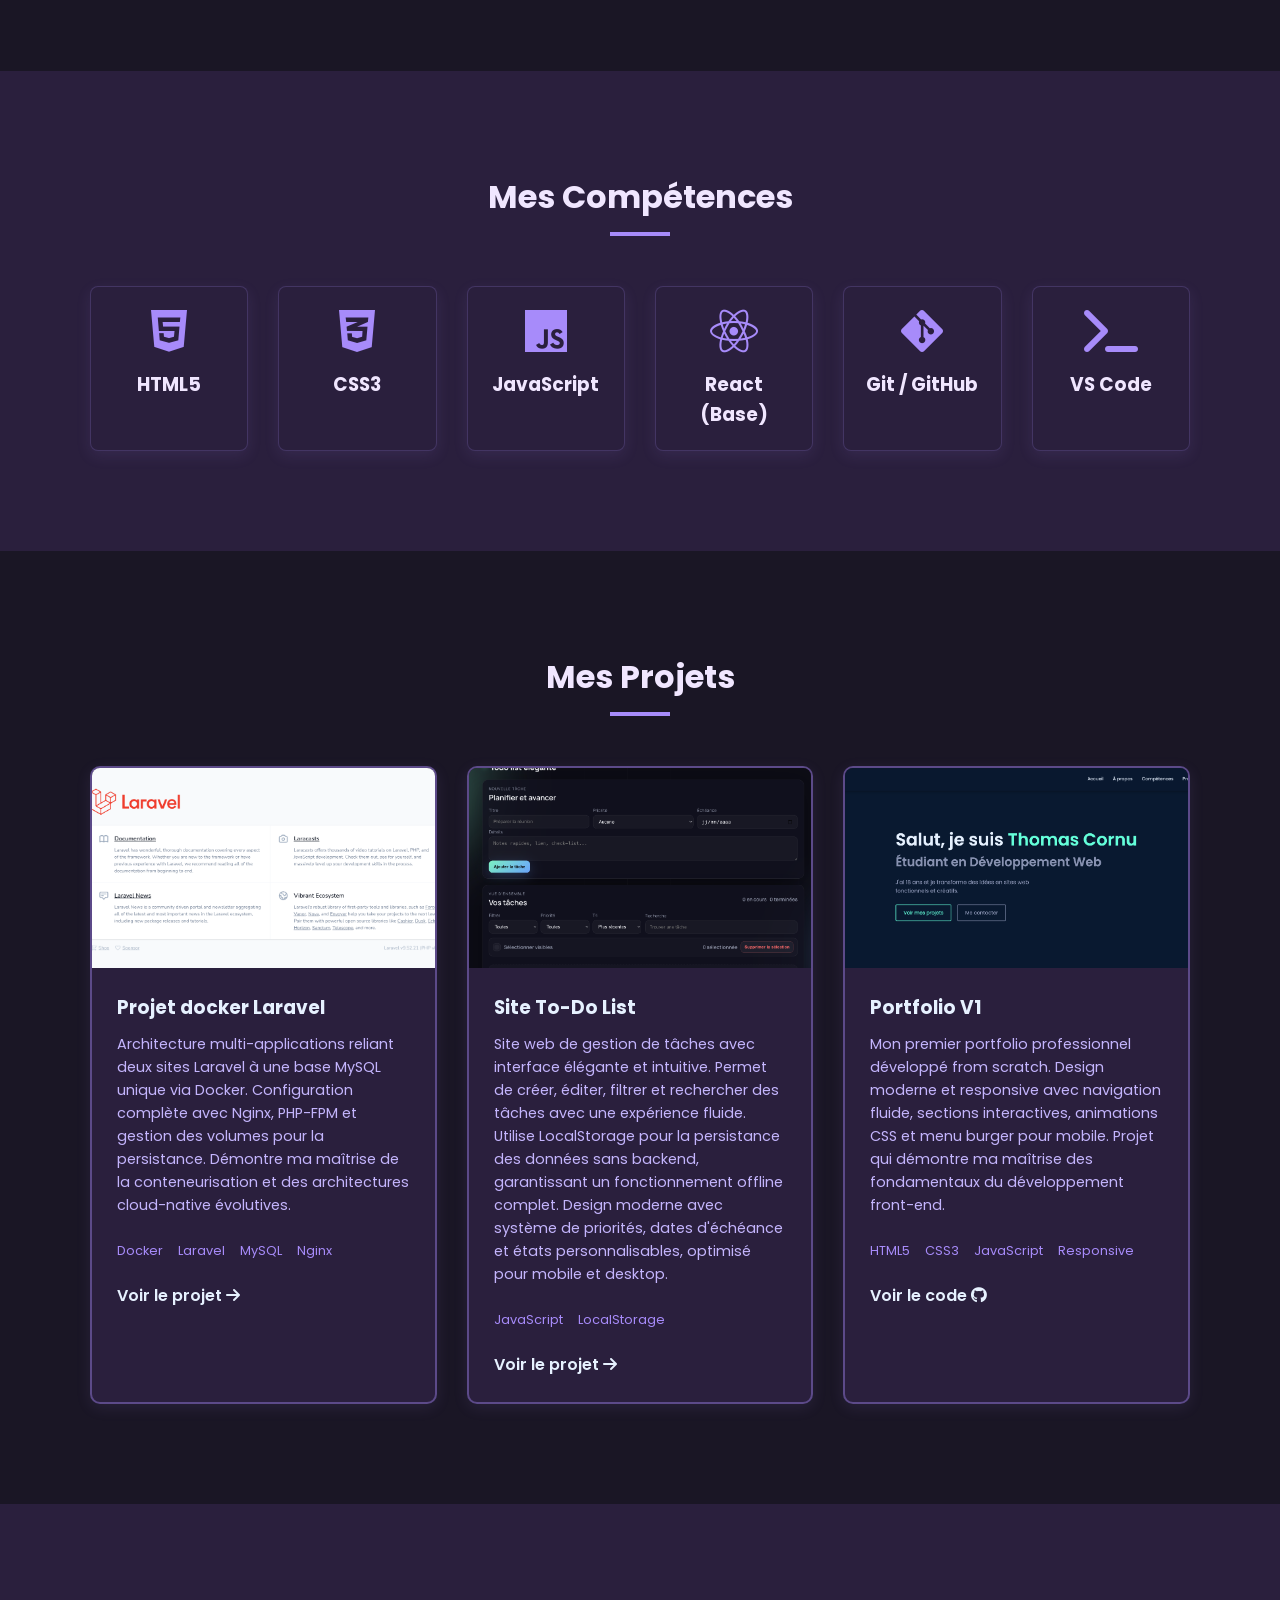
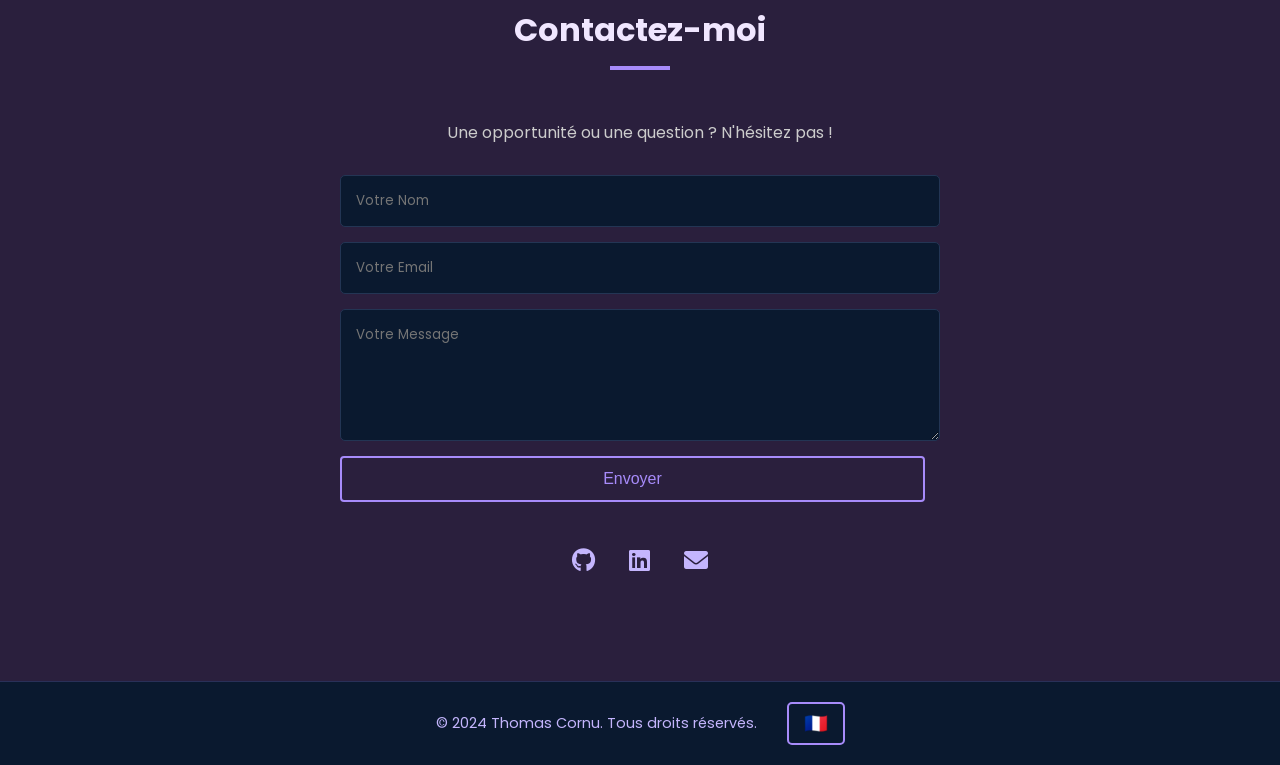
==== commit 0cf5271a: "mise a jour de la traduction" ====
--- a/index.html
+++ b/index.html
@@ -110,7 +110,7 @@
                     </div>
                     <div class="project-info">
                         <h3 data-translate="project1_title">Projet docker Laravel</h3>
-                        <p data-translate="project1_description">Un projet qui consiste à relier deux sites web distincts à une seule et même base de données MySQL via Docker. Cette architecture permet de mutualiser les données entre plusieurs applications Laravel tout en maintenant l'isolation des environnements grâce à la conteneurisation. Le projet inclut la configuration de services Docker pour Nginx, PHP-FPM et MySQL, avec une gestion optimisée des volumes pour la persistance des données. Cette solution démontre ma capacité à travailler avec des environnements conteneurisés et à concevoir des architectures évolutives.</p>
+                        <p data-translate="project1_description">Architecture multi-applications reliant deux sites Laravel à une base MySQL unique via Docker. Configuration complète avec Nginx, PHP-FPM et gestion des volumes pour la persistance. Démontre ma maîtrise de la conteneurisation et des architectures cloud-native évolutives.</p>
                         <div class="tech-stack">
                             <span>Docker</span><span>Laravel</span><span>MySQL</span><span>Nginx</span>
                         </div>
@@ -123,8 +123,8 @@
                         <img src="images/projet2.png" alt="Aperçu To‑Do List">
                     </div>
                     <div class="project-info">
-                        <h3 data-translate="project2_title">To-Do List App</h3>
-                        <p data-translate="project2_description">Application de gestion de tâches avec sauvegarde locale.</p>
+                        <h3 data-translate="project2_title">Site To-Do List</h3>
+                        <p data-translate="project2_description">Site web de gestion de tâches avec interface élégante et intuitive. Permet de créer, éditer, filtrer et rechercher des tâches avec une expérience fluide. Utilise LocalStorage pour la persistance des données sans backend, garantissant un fonctionnement offline complet. Design moderne avec système de priorités, dates d'échéance et états personnalisables, optimisé pour mobile et desktop.</p>
                         <div class="tech-stack">
                             <span>JavaScript</span><span>LocalStorage</span>
                         </div>
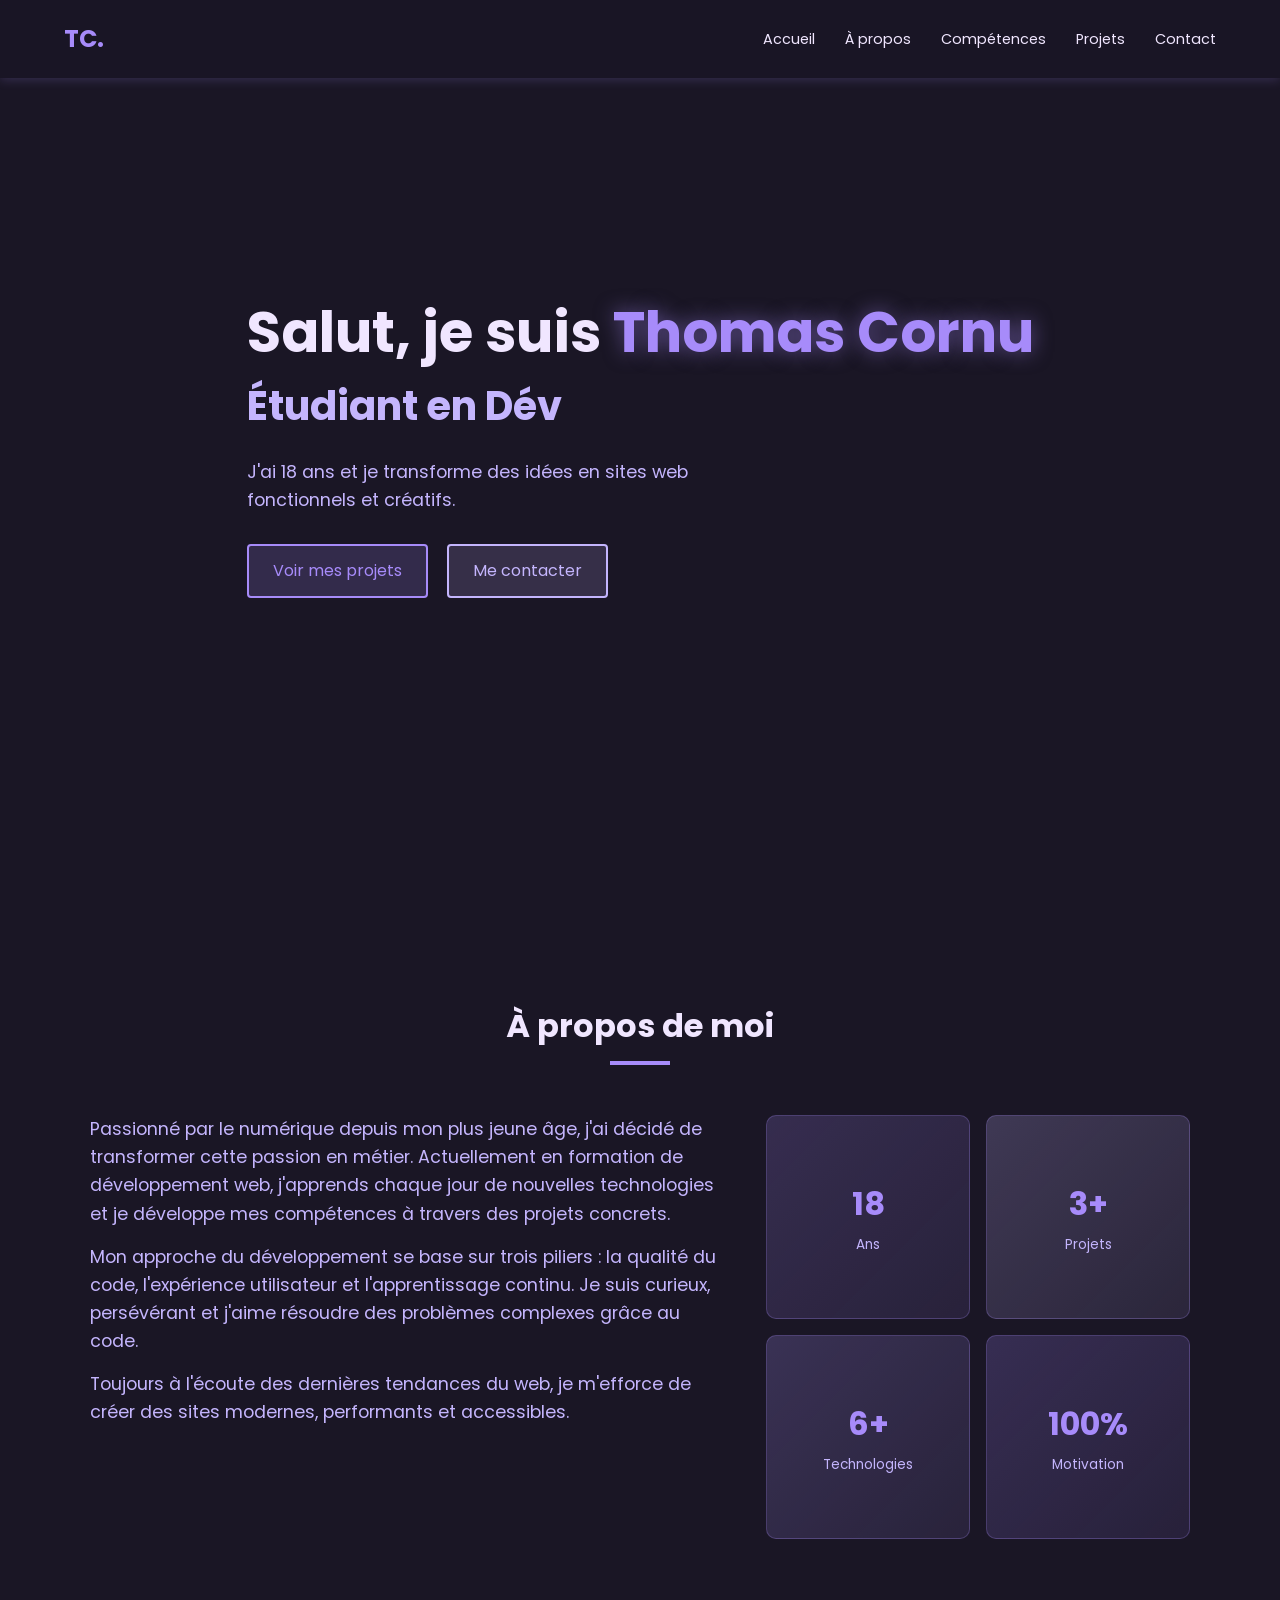
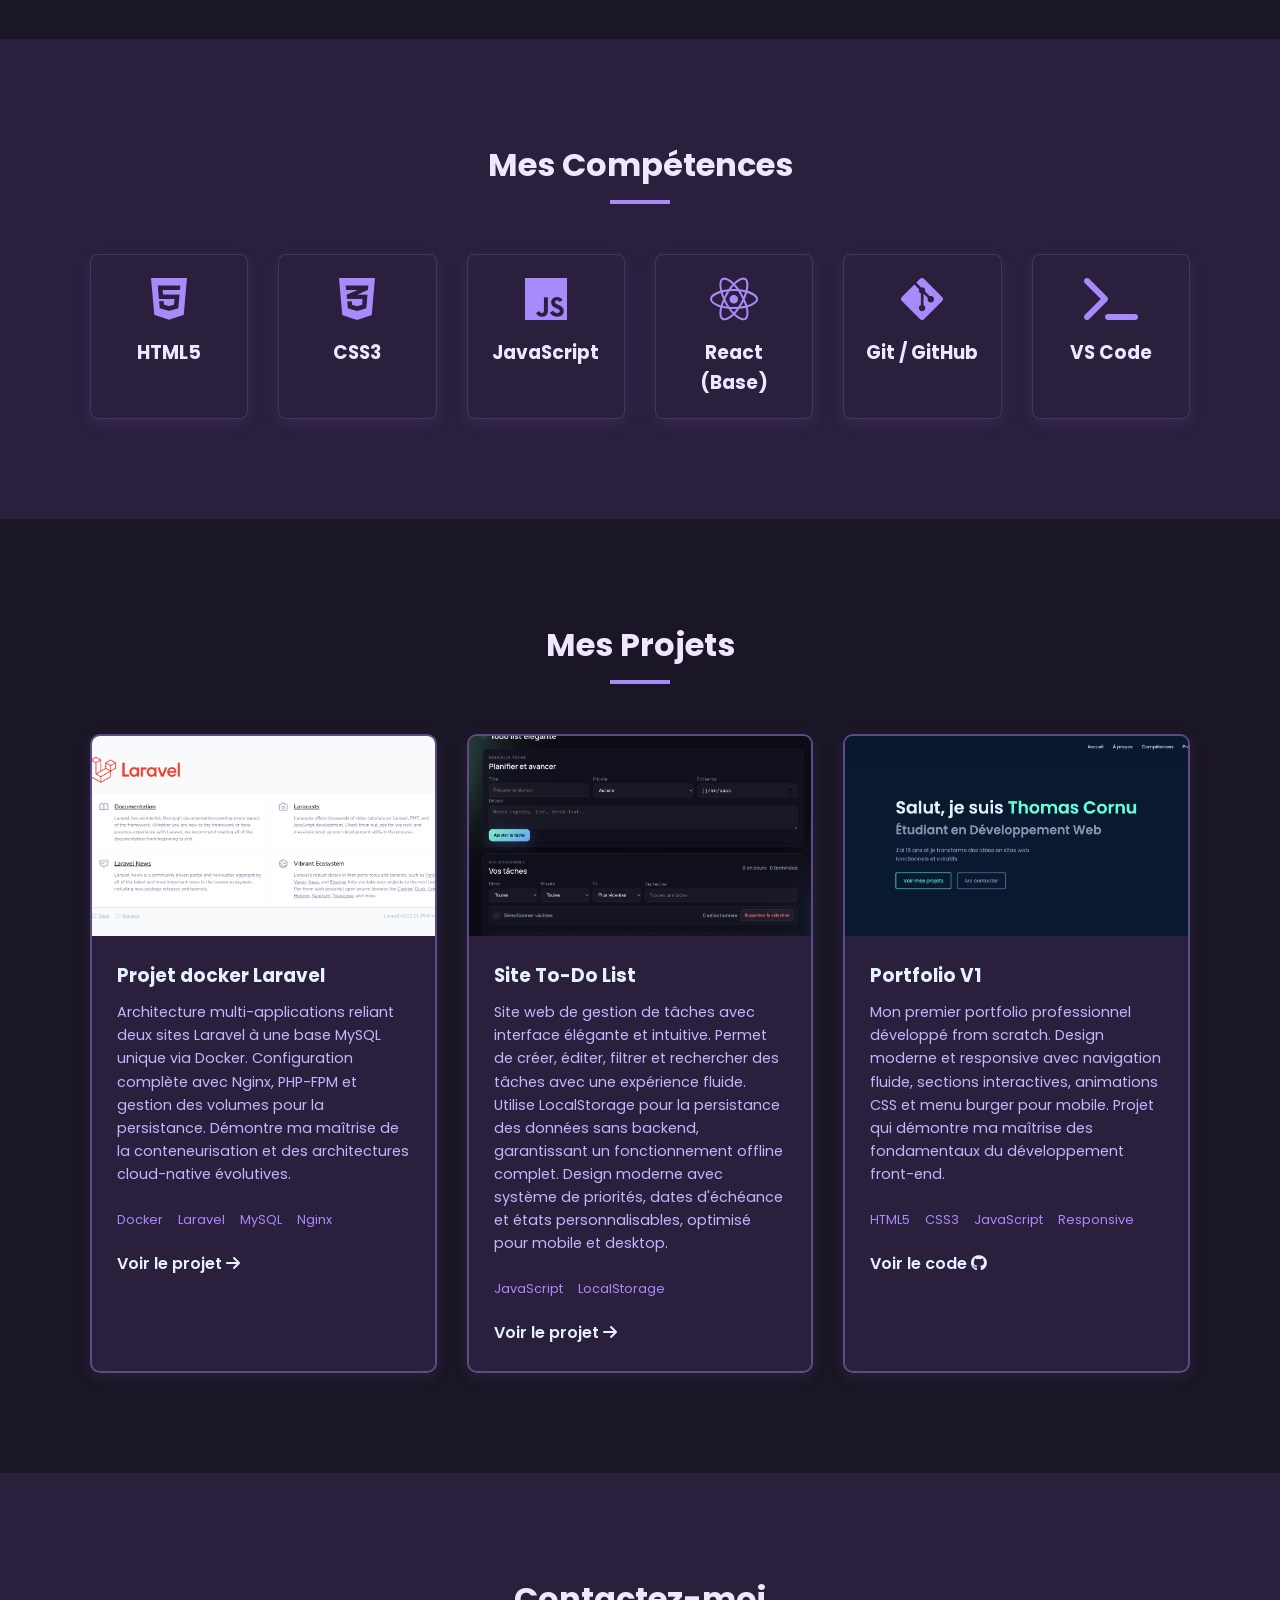
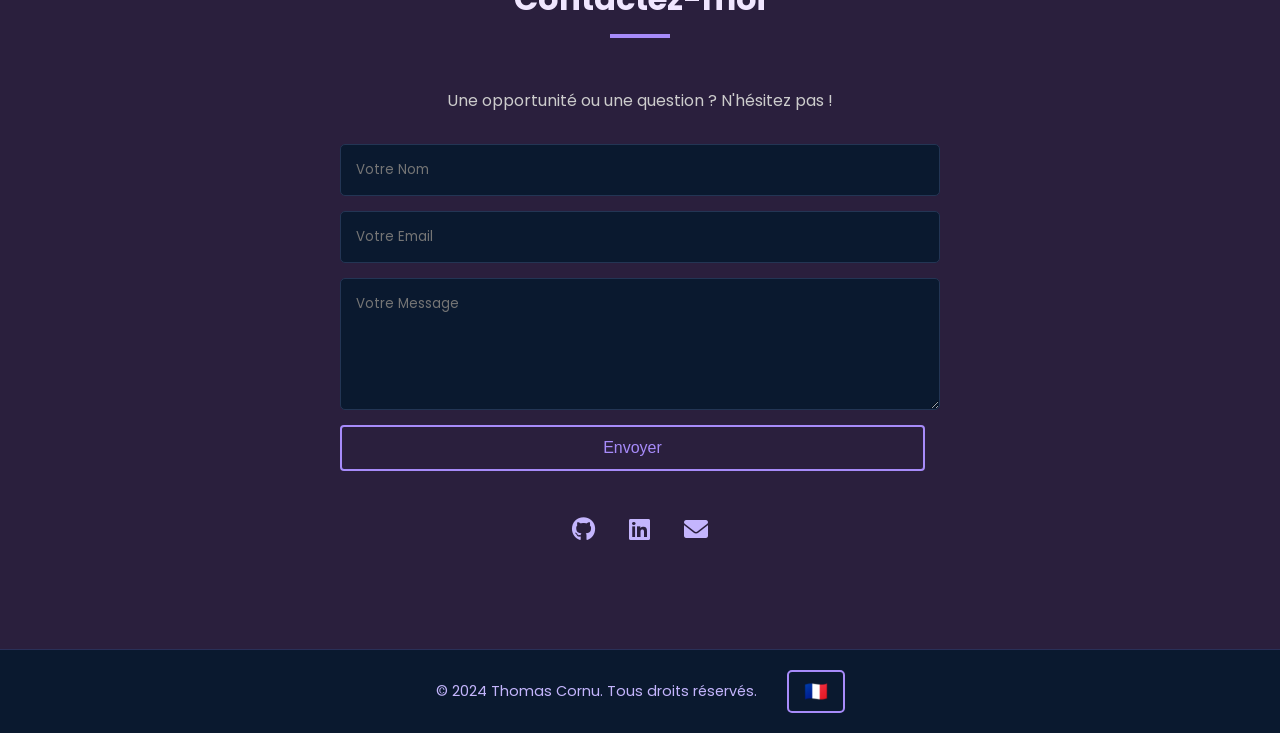
==== commit c9ab5896: "modif section description" ====
--- a/index.html
+++ b/index.html
@@ -44,24 +44,23 @@
                     <p data-translate="about_p1">Passionné par le numérique depuis mon plus jeune âge, j'ai décidé de transformer cette passion en métier. Actuellement en formation de développement web, j'apprends chaque jour de nouvelles technologies et je développe mes compétences à travers des projets concrets.</p>
                     <p data-translate="about_p2">Mon approche du développement se base sur trois piliers : la qualité du code, l'expérience utilisateur et l'apprentissage continu. Je suis curieux, persévérant et j'aime résoudre des problèmes complexes grâce au code.</p>
                     <p data-translate="about_p3">Toujours à l'écoute des dernières tendances du web, je m'efforce de créer des sites modernes, performants et accessibles.</p>
-                    
-                    <div class="stats-grid">
-                        <div class="stat-item">
-                            <span class="stat-number">18</span>
-                            <span class="stat-label" data-translate="stat_years">Ans</span>
-                        </div>
-                        <div class="stat-item">
-                            <span class="stat-number">3+</span>
-                            <span class="stat-label" data-translate="stat_projects">Projets</span>
-                        </div>
-                        <div class="stat-item">
-                            <span class="stat-number">6+</span>
-                            <span class="stat-label" data-translate="stat_technologies">Technologies</span>
-                        </div>
-                        <div class="stat-item">
-                            <span class="stat-number">100%</span>
-                            <span class="stat-label" data-translate="stat_motivation">Motivation</span>
-                        </div>
+                </div>
+                <div class="about-tiles">
+                    <div class="stat-item">
+                        <span class="stat-number">18</span>
+                        <span class="stat-label" data-translate="stat_years">Ans</span>
+                    </div>
+                    <div class="stat-item">
+                        <span class="stat-number">3+</span>
+                        <span class="stat-label" data-translate="stat_projects">Projets</span>
+                    </div>
+                    <div class="stat-item">
+                        <span class="stat-number">6+</span>
+                        <span class="stat-label" data-translate="stat_technologies">Technologies</span>
+                    </div>
+                    <div class="stat-item">
+                        <span class="stat-number">100%</span>
+                        <span class="stat-label" data-translate="stat_motivation">Motivation</span>
                     </div>
                 </div>
             </div>
--- a/style.css
+++ b/style.css
@@ -219,7 +219,6 @@
 }
 
 .btn:hover {
-    background: rgba(100, 255, 218, 0.1);
     transform: translateY(-2px);
 }
 
@@ -231,6 +230,24 @@
     border-color: #e6f1ff;
     color: #e6f1ff;
     background: transparent;
+}
+
+/* Spécifique: boutons de la 1ère section (hero) -> fond de la même couleur que la bordure, un peu plus clair */
+.hero .btn {
+    background: rgba(167, 139, 250, 0.18); /* var(--primary-color) éclaircie */
+    color: var(--primary-color);
+}
+.hero .btn:hover {
+    background: rgba(167, 139, 250, 0.28);
+}
+.hero .btn-outline {
+    border-color: var(--text-grey);
+    color: var(--text-grey);
+    background: rgba(196, 181, 253, 0.16); /* var(--text-grey) éclaircie */
+}
+.hero .btn-outline:hover {
+    background: rgba(196, 181, 253, 0.28);
+    color: #fff;
 }
 
 /* Bouton retour en haut */
@@ -348,11 +365,47 @@
     margin-bottom: 15px;
     color: var(--text-grey);
     font-size: 1.1rem;
-    text-align: center;
-    max-width: 700px;
-    margin-left: auto;
-    margin-right: auto;
-}
+    text-align: left; /* aligner à gauche dans la colonne texte */
+    max-width: 720px;
+    margin-left: 0;
+    margin-right: 0;
+}
+
+/* Organisation de la 2ème section (À propos) en deux colonnes */
+.about-content {
+    display: grid;
+    grid-template-columns: 1.2fr 0.8fr;
+    gap: 40px;
+    align-items: start;
+}
+
+.about-tiles {
+    display: grid;
+    grid-template-columns: repeat(2, minmax(120px, 1fr));
+    gap: 16px;
+}
+
+/* Tuiles type logo Microsoft (2x2) en s'appuyant sur stat-item) */
+.about-tiles .stat-item {
+    aspect-ratio: 1 / 1;
+    display: flex;
+    flex-direction: column;
+    justify-content: center;
+    align-items: center;
+    border-radius: 10px;
+    padding: 0; /* centrer mieux le contenu */
+    background: var(--bg-light);
+    border: 1px solid rgba(167, 139, 250, 0.25);
+}
+
+.about-tiles .stat-number { font-size: 2rem; }
+.about-tiles .stat-label { font-size: 0.85rem; }
+
+/* Variations de couleur douces pour rappeler un logo en 4 cases */
+.about-tiles .stat-item:nth-child(1) { background: linear-gradient(135deg, rgba(167,139,250,0.20), rgba(167,139,250,0.10)); }
+.about-tiles .stat-item:nth-child(2) { background: linear-gradient(135deg, rgba(196,181,253,0.22), rgba(196,181,253,0.10)); }
+.about-tiles .stat-item:nth-child(3) { background: linear-gradient(135deg, rgba(172, 150, 255,0.22), rgba(172, 150, 255,0.10)); }
+.about-tiles .stat-item:nth-child(4) { background: linear-gradient(135deg, rgba(158, 130, 245,0.22), rgba(158, 130, 245,0.10)); }
 
 /* Compétences Grid */
 .skills-grid {
@@ -539,6 +592,19 @@
 
     .hero h1 { font-size: 2.5rem; }
     .hero h2 { font-size: 1.8rem; }
+
+    /* Empiler les colonnes en mobile */
+    .about-content {
+        grid-template-columns: 1fr;
+        gap: 24px;
+    }
+    .about-text p {
+        text-align: left;
+    }
+    .about-tiles {
+        grid-template-columns: repeat(2, 1fr);
+        gap: 12px;
+    }
 }
 
 /* ===== STYLES PAGE PROJET ===== */
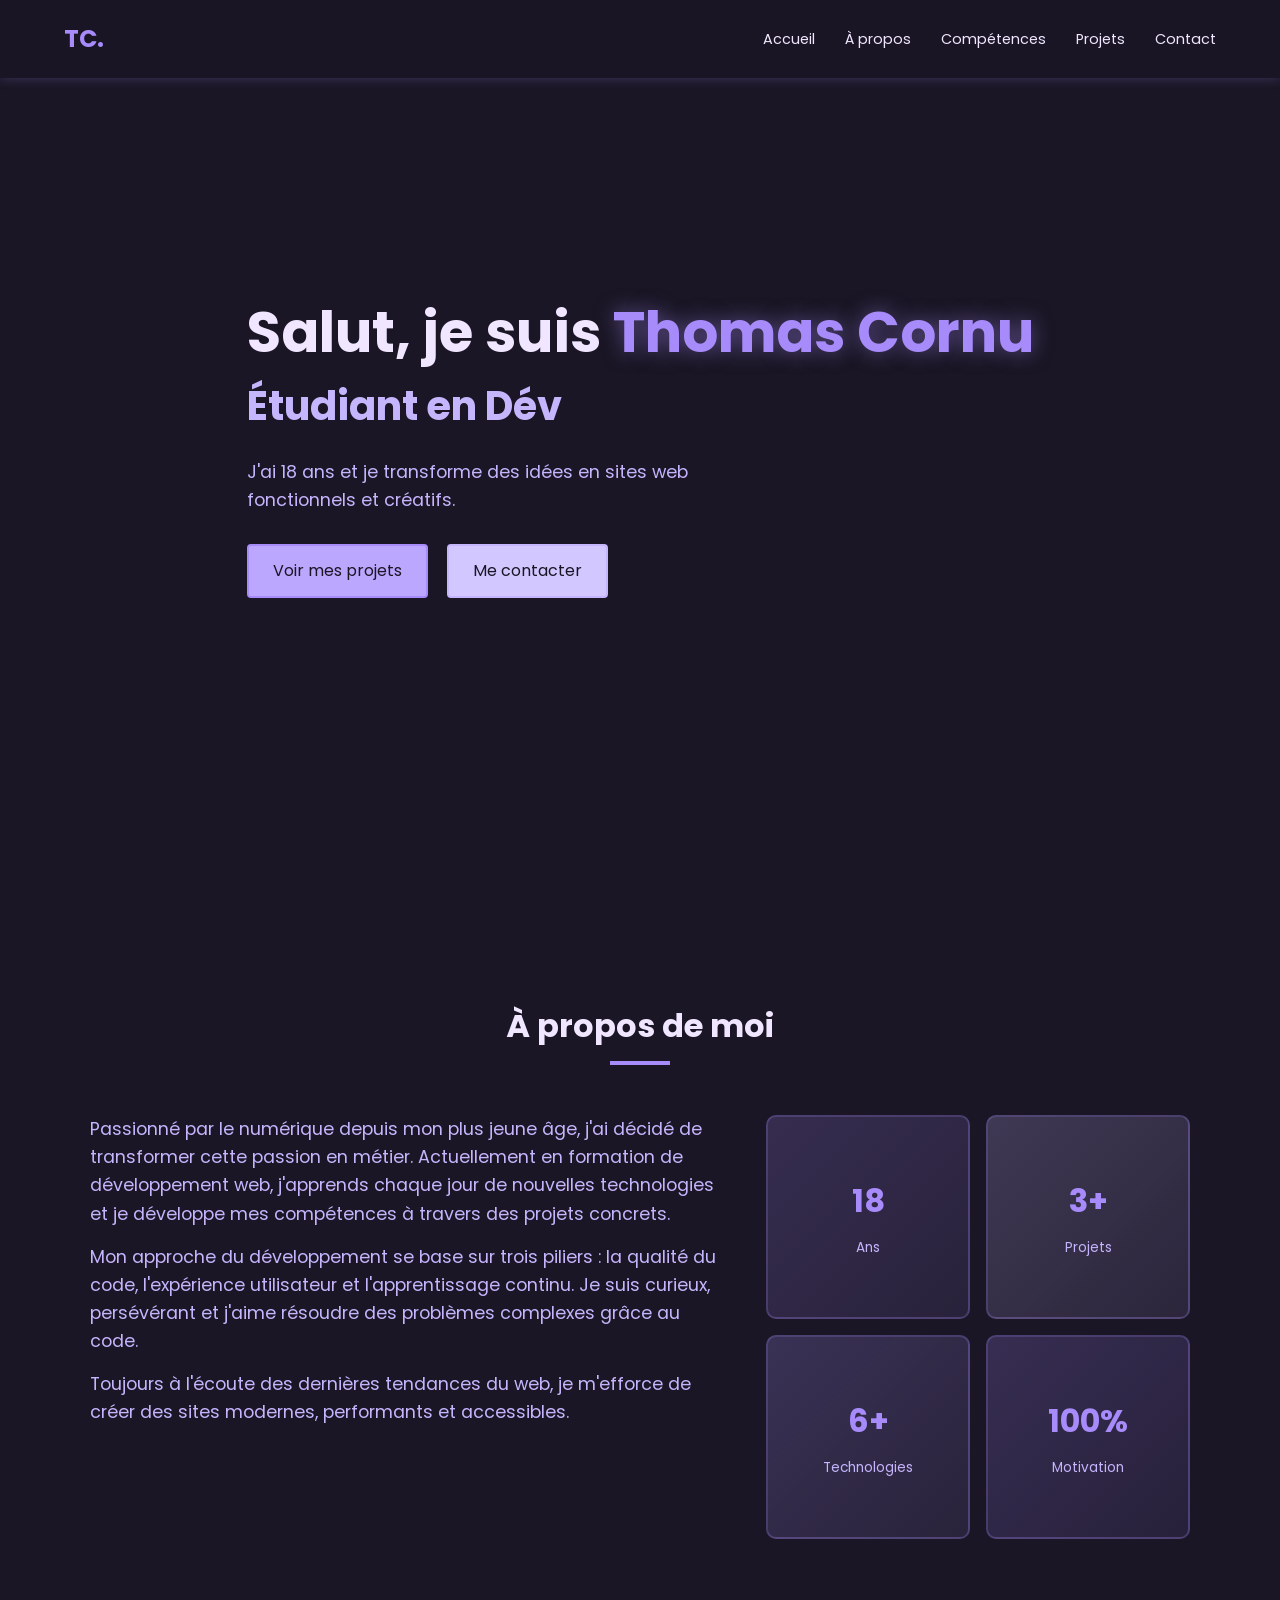
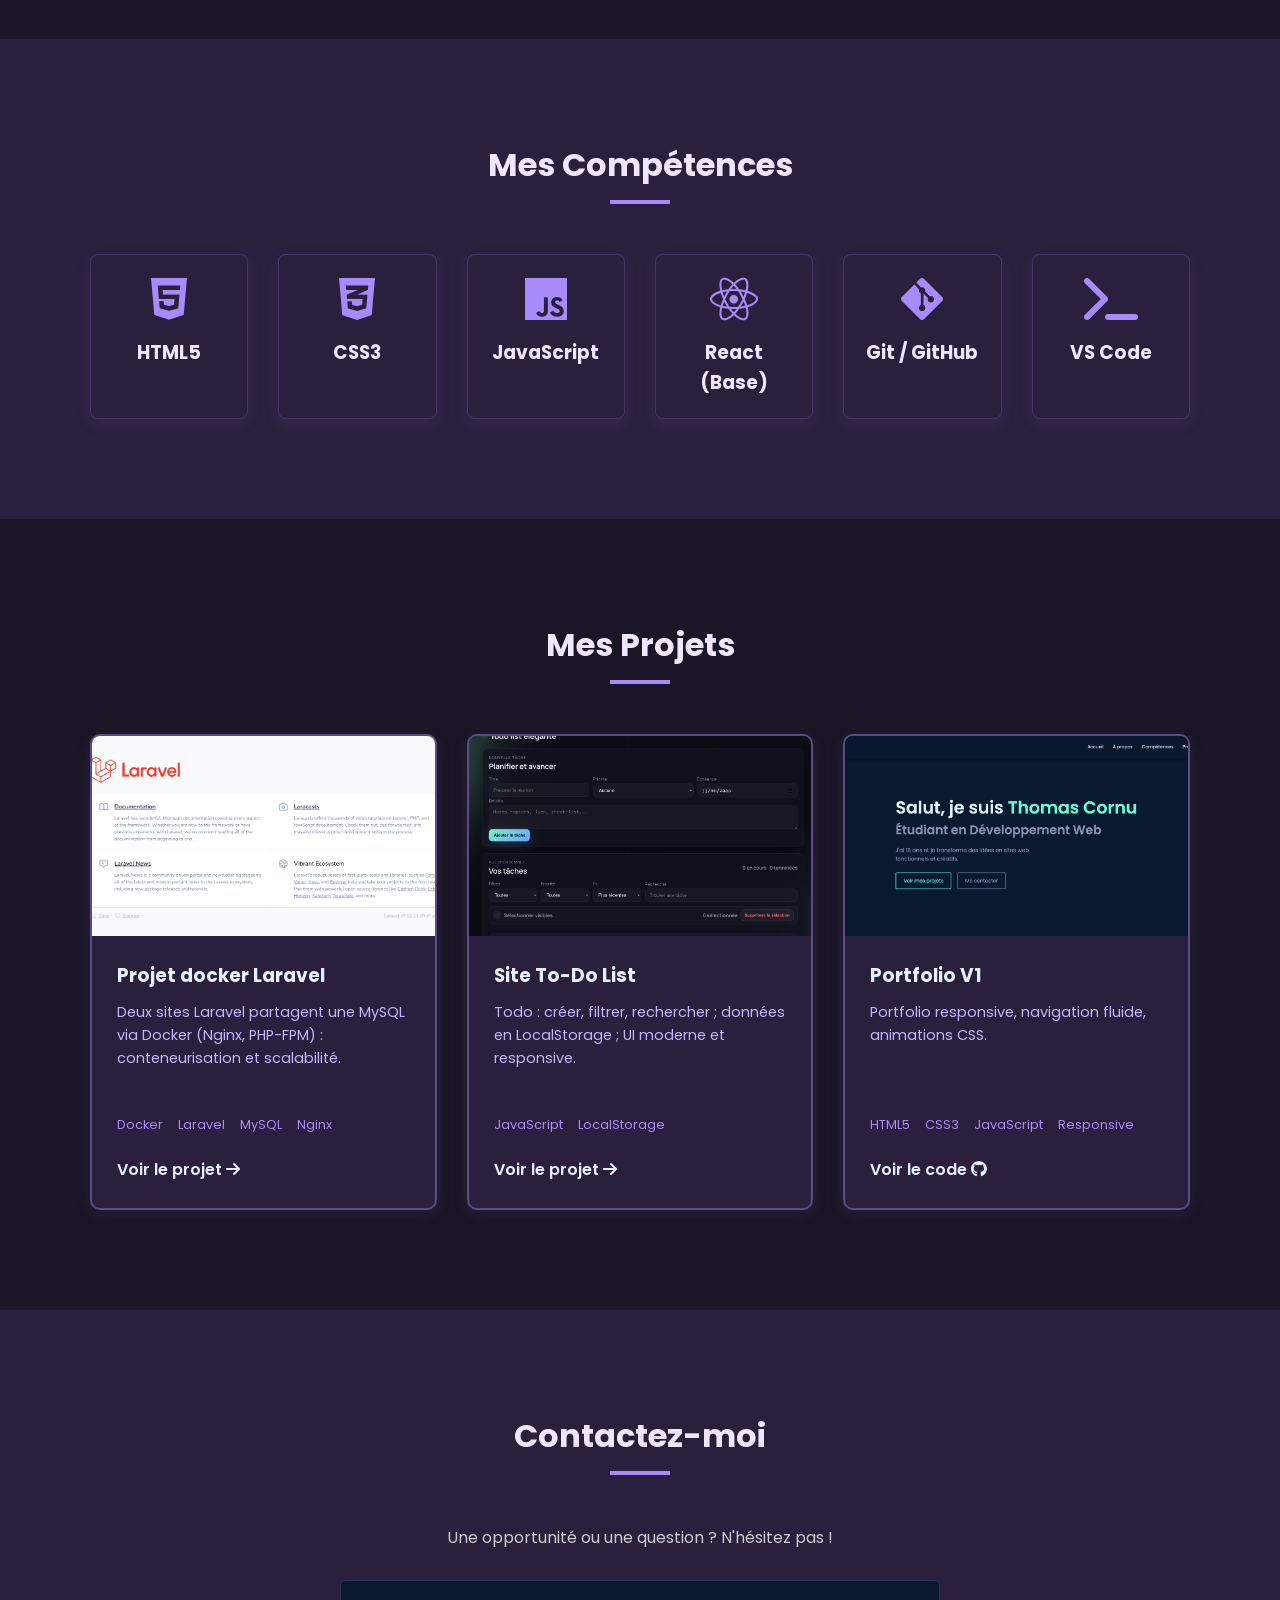
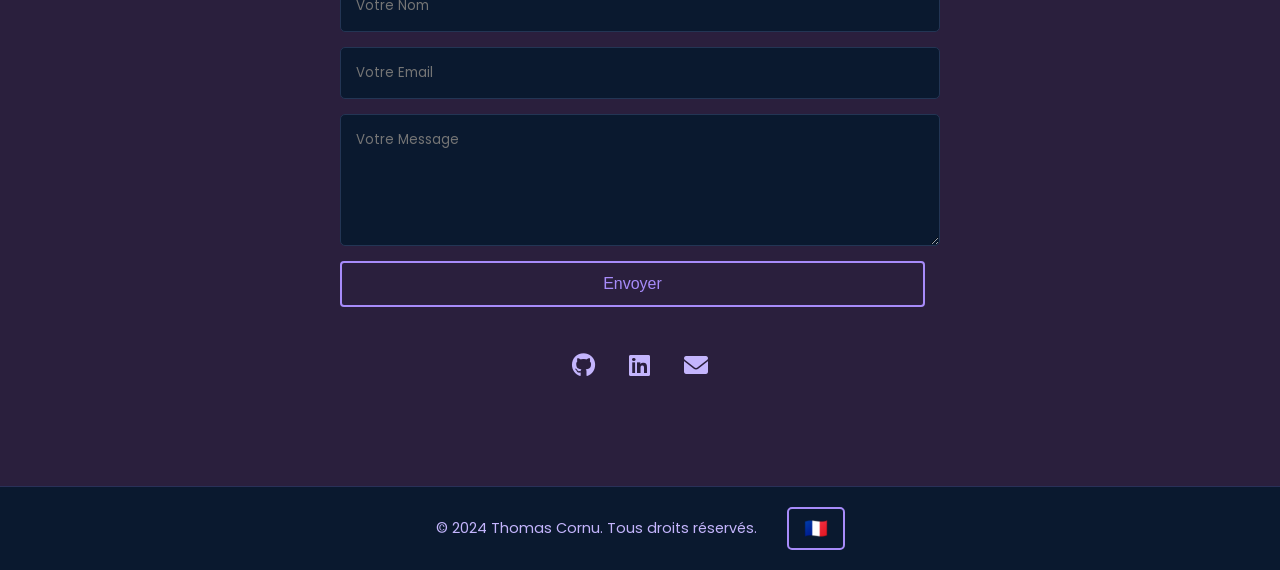
==== commit 9ef6ac0c: "maj test" ====
--- a/index.html
+++ b/index.html
@@ -109,7 +109,7 @@
                     </div>
                     <div class="project-info">
                         <h3 data-translate="project1_title">Projet docker Laravel</h3>
-                        <p data-translate="project1_description">Architecture multi-applications reliant deux sites Laravel à une base MySQL unique via Docker. Configuration complète avec Nginx, PHP-FPM et gestion des volumes pour la persistance. Démontre ma maîtrise de la conteneurisation et des architectures cloud-native évolutives.</p>
+                        <p data-translate="project1_description">Deux sites Laravel partagent une MySQL via Docker (Nginx, PHP-FPM) : conteneurisation et scalabilité.</p>
                         <div class="tech-stack">
                             <span>Docker</span><span>Laravel</span><span>MySQL</span><span>Nginx</span>
                         </div>
@@ -123,7 +123,7 @@
                     </div>
                     <div class="project-info">
                         <h3 data-translate="project2_title">Site To-Do List</h3>
-                        <p data-translate="project2_description">Site web de gestion de tâches avec interface élégante et intuitive. Permet de créer, éditer, filtrer et rechercher des tâches avec une expérience fluide. Utilise LocalStorage pour la persistance des données sans backend, garantissant un fonctionnement offline complet. Design moderne avec système de priorités, dates d'échéance et états personnalisables, optimisé pour mobile et desktop.</p>
+                        <p data-translate="project2_description">Todo : créer, filtrer, rechercher ; données en LocalStorage ; UI moderne et responsive.</p>
                         <div class="tech-stack">
                             <span>JavaScript</span><span>LocalStorage</span>
                         </div>
@@ -137,7 +137,7 @@
                     </div>
                     <div class="project-info">
                         <h3 data-translate="project3_title">Portfolio V1</h3>
-                        <p data-translate="project3_description">Mon premier portfolio professionnel développé from scratch. Design moderne et responsive avec navigation fluide, sections interactives, animations CSS et menu burger pour mobile. Projet qui démontre ma maîtrise des fondamentaux du développement front-end.</p>
+                        <p data-translate="project3_description">Portfolio responsive, navigation fluide, animations CSS.</p>
                         <div class="tech-stack">
                             <span>HTML5</span><span>CSS3</span><span>JavaScript</span><span>Responsive</span>
                         </div>
--- a/style.css
+++ b/style.css
@@ -15,8 +15,10 @@
 /* Variables de couleurs */
 :root {
     --primary-color: #a78bfa; /* Violet clair */
+    --primary-soft: #bca7ff; /* Violet un peu plus clair que la bordure */
     --bg-light: #2a1f3d;
     --text-grey: #c4b5fd;
+    --grey-soft: #d3c7ff; /* Variante éclaircie du gris lavande */
 }
 
 a {
@@ -234,20 +236,21 @@
 
 /* Spécifique: boutons de la 1ère section (hero) -> fond de la même couleur que la bordure, un peu plus clair */
 .hero .btn {
-    background: rgba(167, 139, 250, 0.18); /* var(--primary-color) éclaircie */
-    color: var(--primary-color);
+    background: var(--primary-soft);
+    color: #1a1625;
+    border-color: var(--primary-color);
 }
 .hero .btn:hover {
-    background: rgba(167, 139, 250, 0.28);
+    background: color-mix(in srgb, var(--primary-soft) 80%, white 20%);
 }
 .hero .btn-outline {
     border-color: var(--text-grey);
-    color: var(--text-grey);
-    background: rgba(196, 181, 253, 0.16); /* var(--text-grey) éclaircie */
+    color: #1a1625;
+    background: var(--grey-soft);
 }
 .hero .btn-outline:hover {
-    background: rgba(196, 181, 253, 0.28);
-    color: #fff;
+    background: color-mix(in srgb, var(--grey-soft) 80%, white 20%);
+    color: #1a1625;
 }
 
 /* Bouton retour en haut */
@@ -381,8 +384,9 @@
 
 .about-tiles {
     display: grid;
-    grid-template-columns: repeat(2, minmax(120px, 1fr));
+    grid-template-columns: repeat(2, 1fr);
     gap: 16px;
+    justify-items: stretch;
 }
 
 /* Tuiles type logo Microsoft (2x2) en s'appuyant sur stat-item) */
@@ -392,10 +396,12 @@
     flex-direction: column;
     justify-content: center;
     align-items: center;
+    text-align: center;
+    gap: 6px;
     border-radius: 10px;
-    padding: 0; /* centrer mieux le contenu */
+    padding: 0;
     background: var(--bg-light);
-    border: 1px solid rgba(167, 139, 250, 0.25);
+    border: 2px solid rgba(167, 139, 250, 0.25);
 }
 
 .about-tiles .stat-number { font-size: 2rem; }
@@ -448,6 +454,8 @@
     transition: transform 0.3s;
     border: 2px solid rgba(167, 139, 250, 0.4);
     box-shadow: 0 4px 15px rgba(167, 139, 250, 0.1);
+    display: flex;            /* Permet de caler le lien en bas */
+    flex-direction: column;
 }
 
 .project-card:hover {
@@ -476,6 +484,9 @@
 
 .project-info {
     padding: 25px;
+    display: flex;            /* Colonne pour gérer la hauteur uniforme */
+    flex-direction: column;
+    flex: 1;                  /* Prend la hauteur restante du card */
 }
 
 .project-info h3 {
@@ -487,6 +498,12 @@
     color: var(--text-grey);
     font-size: 0.9rem;
     margin-bottom: 20px;
+    min-height: 90px;         /* Hauteur minimale pour uniformiser les blocs */
+    display: -webkit-box;     /* Optionnel: clamp pour mieux gérer les longs textes */
+    line-clamp: 5;            /* Propriété standard complémentaire */
+    -webkit-line-clamp: 5;    /* 5 lignes max (ajustable) */
+    -webkit-box-orient: vertical;
+    overflow: hidden;
 }
 
 .tech-stack {
@@ -502,6 +519,7 @@
 .project-link {
     color: #e6f1ff;
     font-weight: 600;
+    margin-top: auto;         /* Pousse le lien en bas du card pour alignement */
 }
 .project-link:hover {
     color: var(--primary-color);
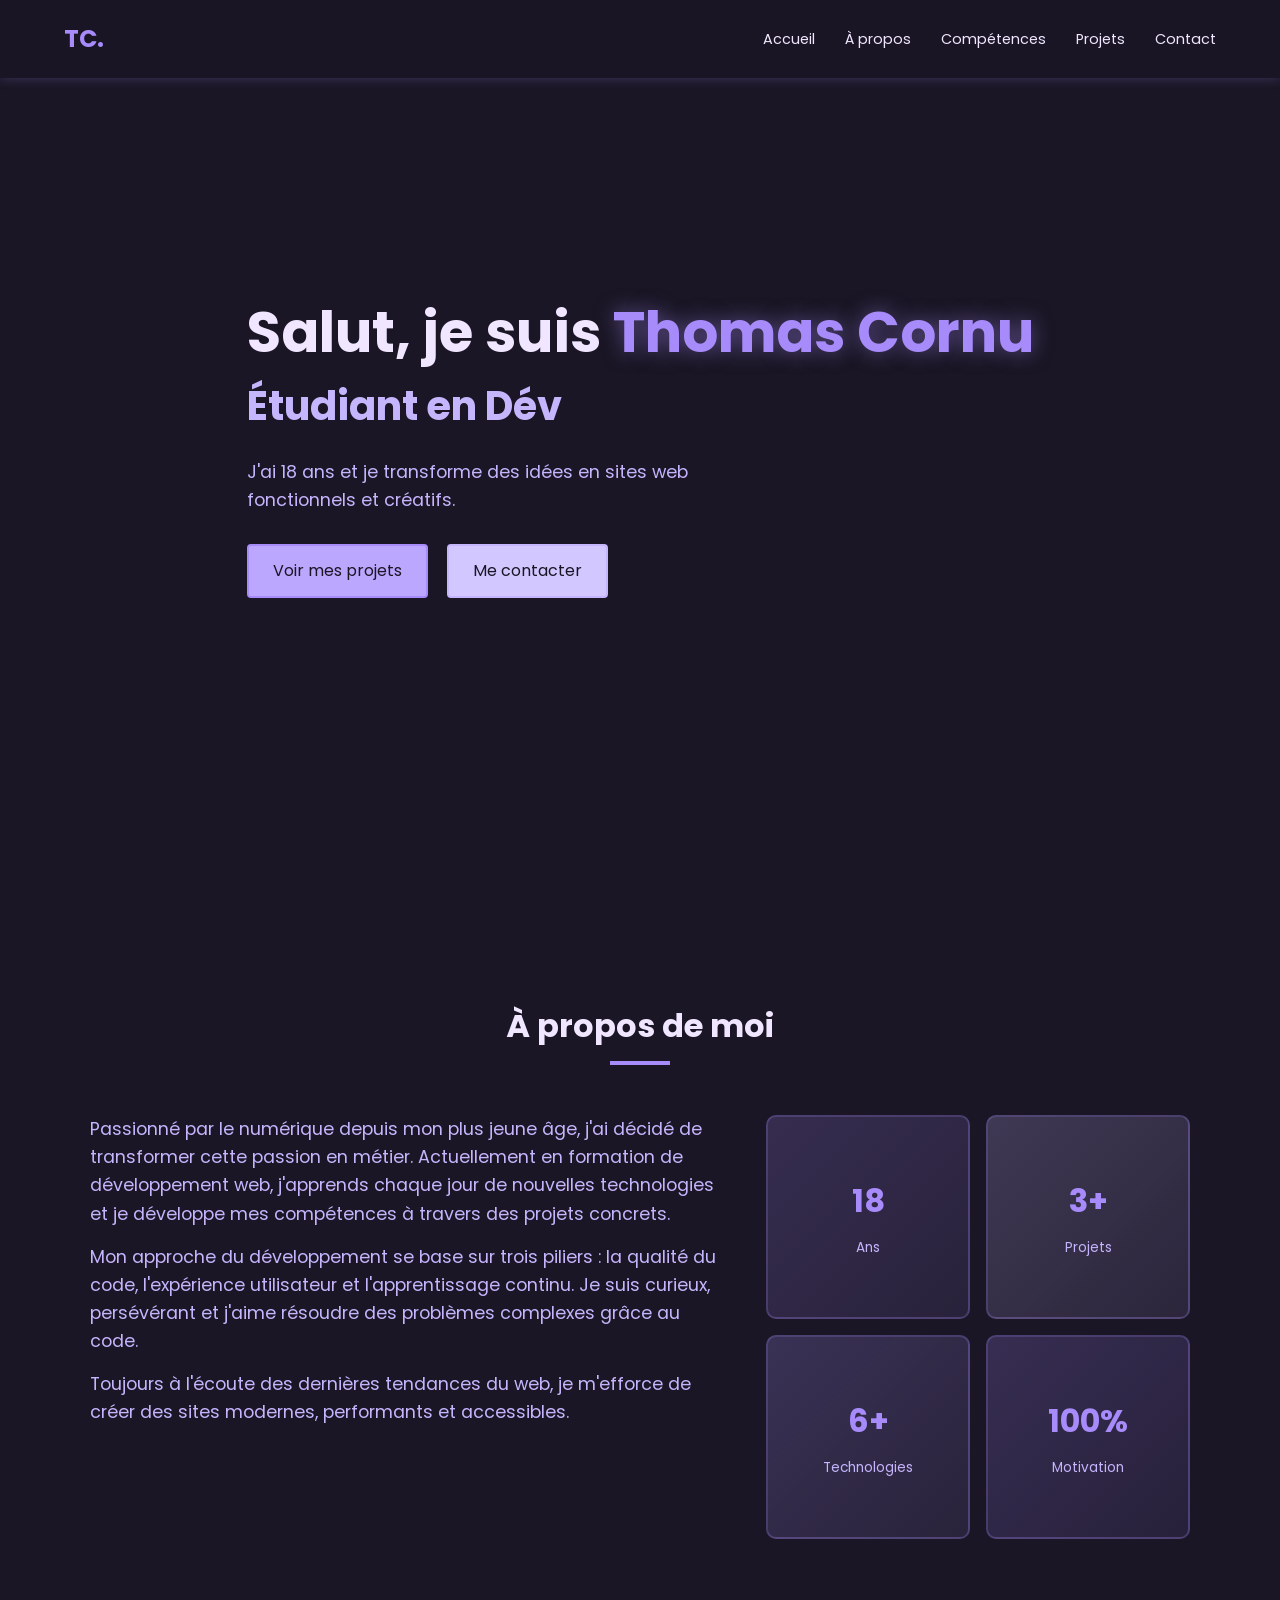
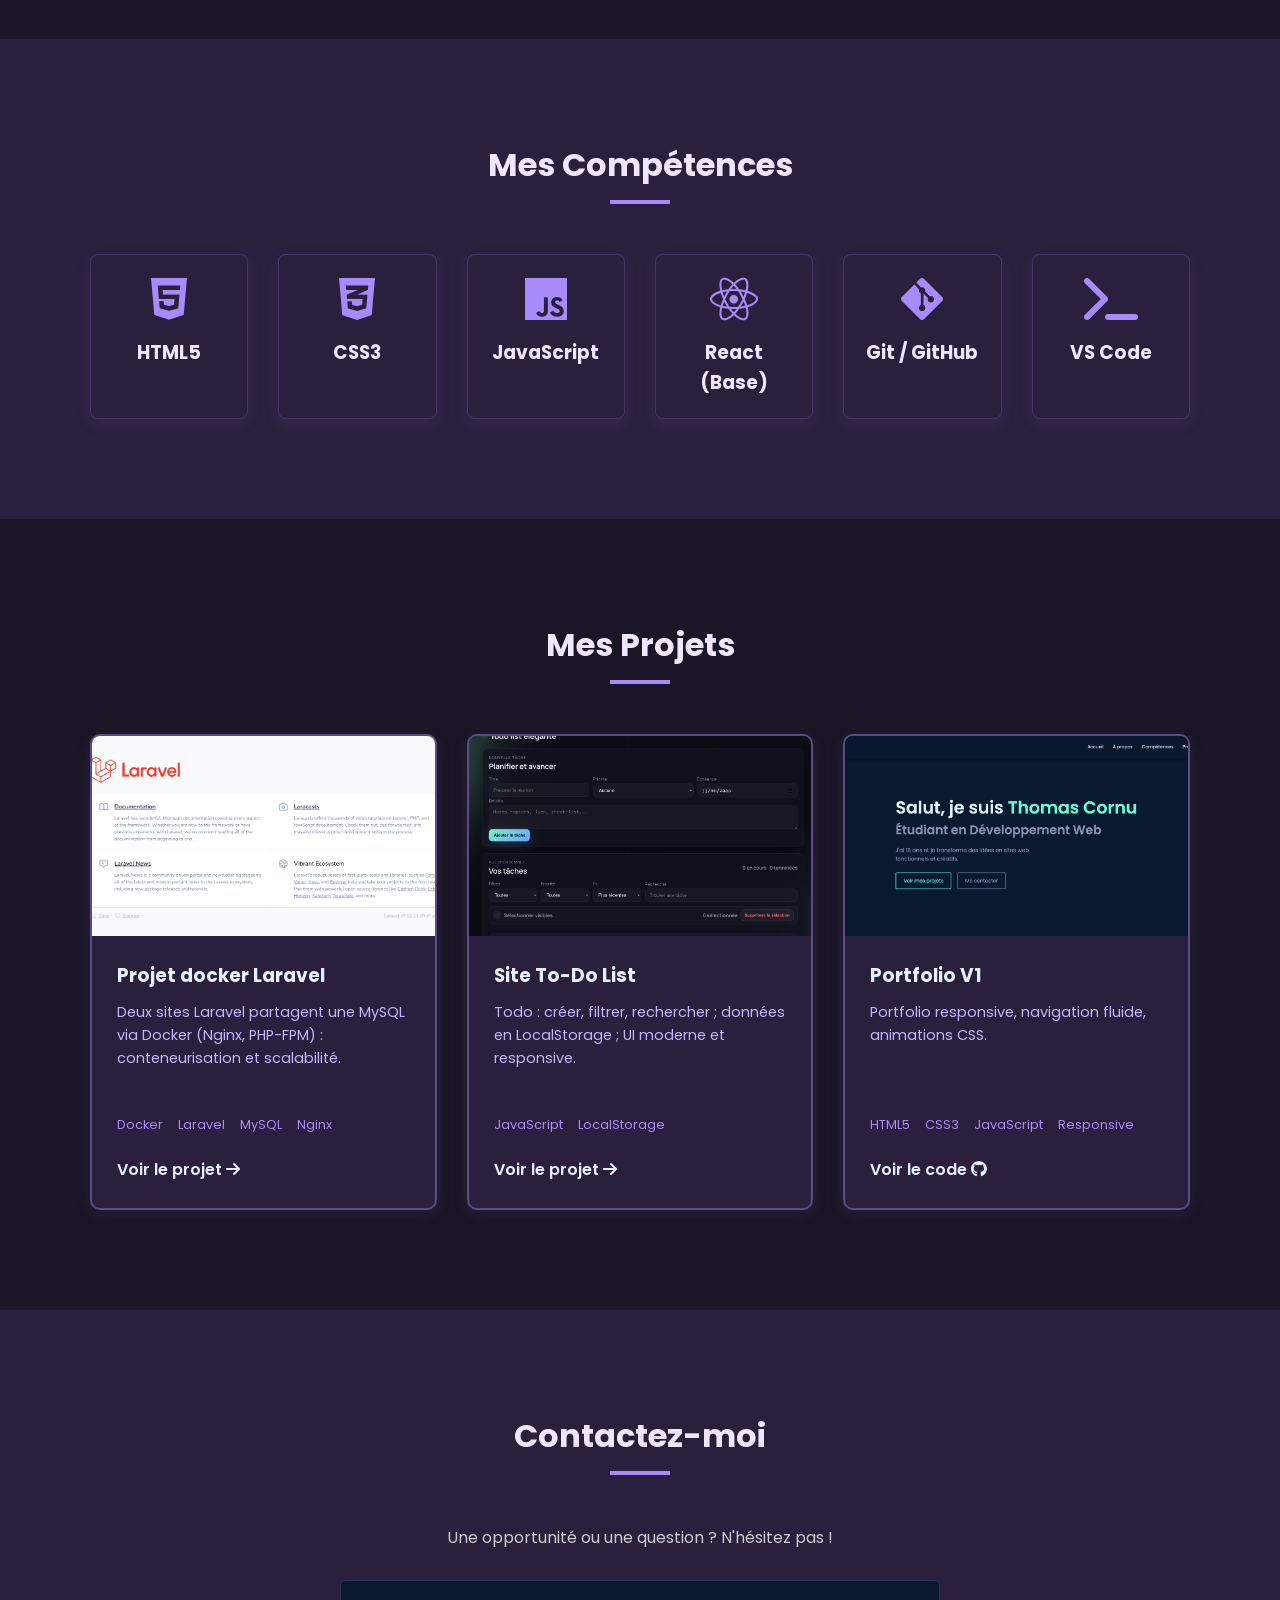
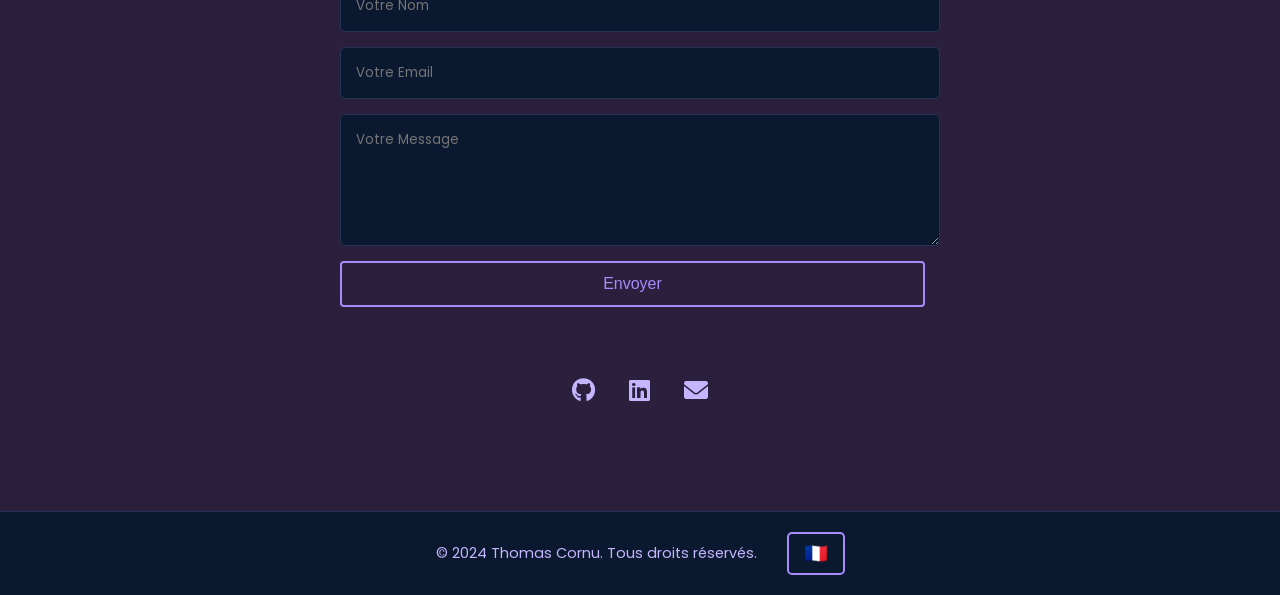
==== commit 7be8e021: "maj formulaire" ====
--- a/index.html
+++ b/index.html
@@ -153,11 +153,12 @@
             <h2 class="section-title" data-translate="contact_title">Contactez-moi</h2>
             <p style="text-align: center; color: #ccc;" data-translate="contact_subtitle">Une opportunité ou une question ? N'hésitez pas !</p>
             
-            <form class="contact-form">
-                <input type="text" data-translate-placeholder="contact_name" placeholder="Votre Nom" required>
-                <input type="email" data-translate-placeholder="contact_email" placeholder="Votre Email" required>
-                <textarea rows="5" data-translate-placeholder="contact_message" placeholder="Votre Message" required></textarea>
+            <form class="contact-form" id="contactForm">
+                <input type="text" name="name" data-translate-placeholder="contact_name" placeholder="Votre Nom" required>
+                <input type="email" name="email" data-translate-placeholder="contact_email" placeholder="Votre Email" required>
+                <textarea rows="5" name="message" data-translate-placeholder="contact_message" placeholder="Votre Message" required></textarea>
                 <button type="submit" class="btn" data-translate="contact_btn">Envoyer</button>
+                <div class="form-status" id="contactStatus" aria-live="polite"></div>
             </form>
 
             <div class="social-links">
--- a/style.css
+++ b/style.css
@@ -566,6 +566,20 @@
     color: var(--primary-color);
 }
 
+.form-status {
+    margin-top: 10px;
+    font-size: 0.95rem;
+    color: var(--text-grey);
+}
+
+.form-status.success {
+    color: #7ae27a;
+}
+
+.form-status.error {
+    color: #ff9f9f;
+}
+
 footer {
     text-align: center;
     padding: 20px;
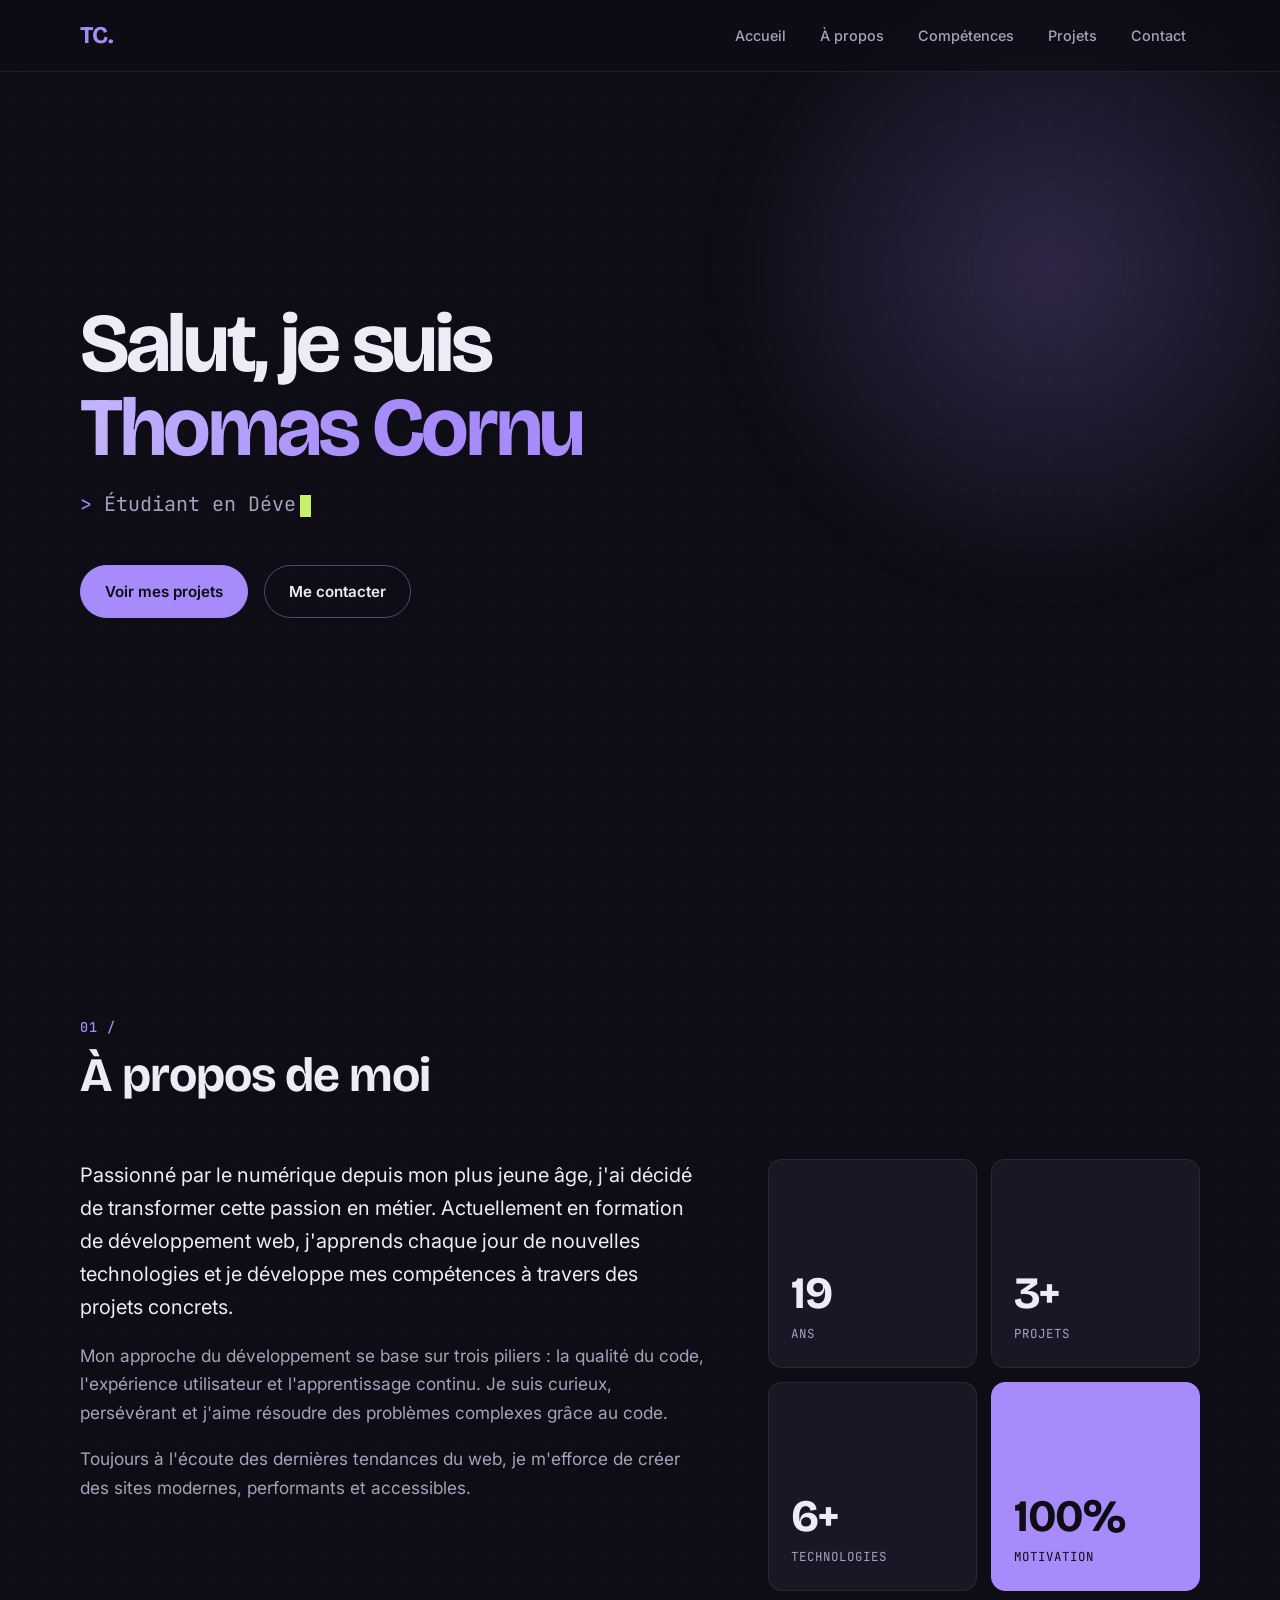
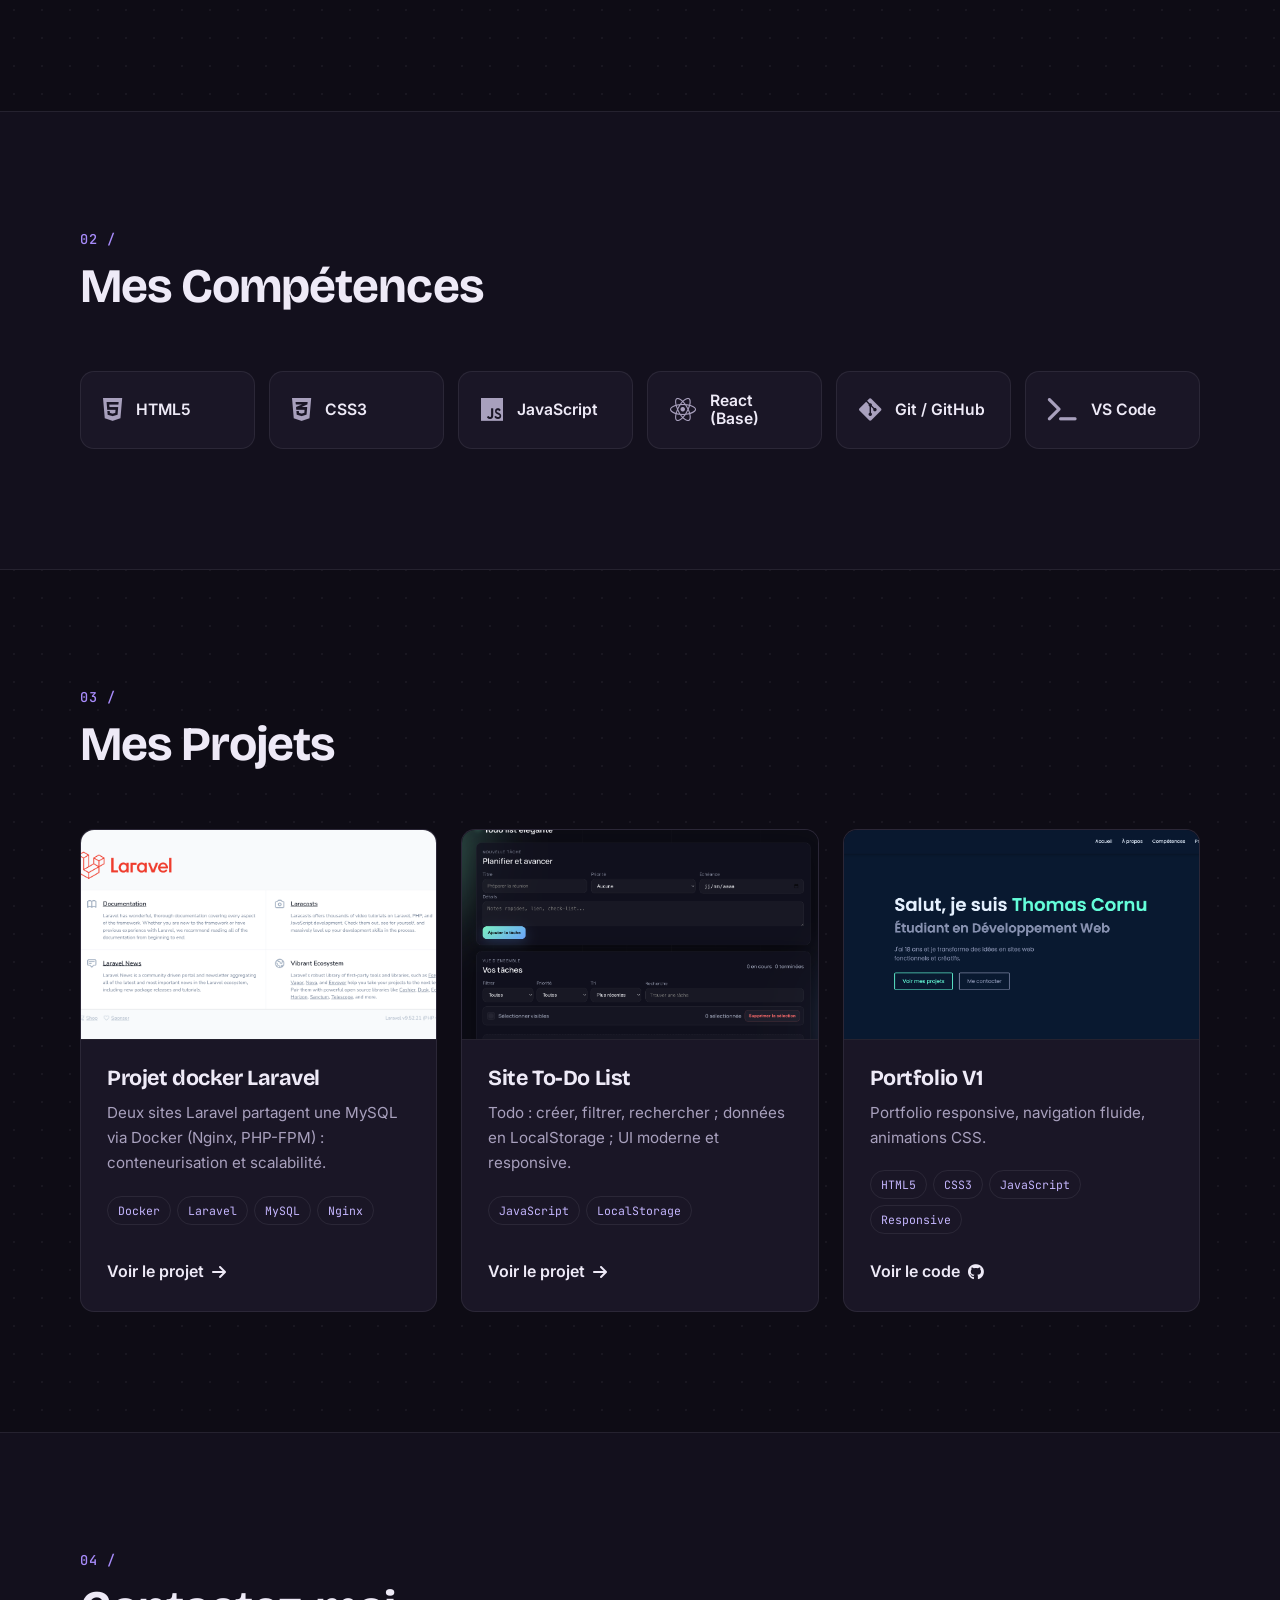
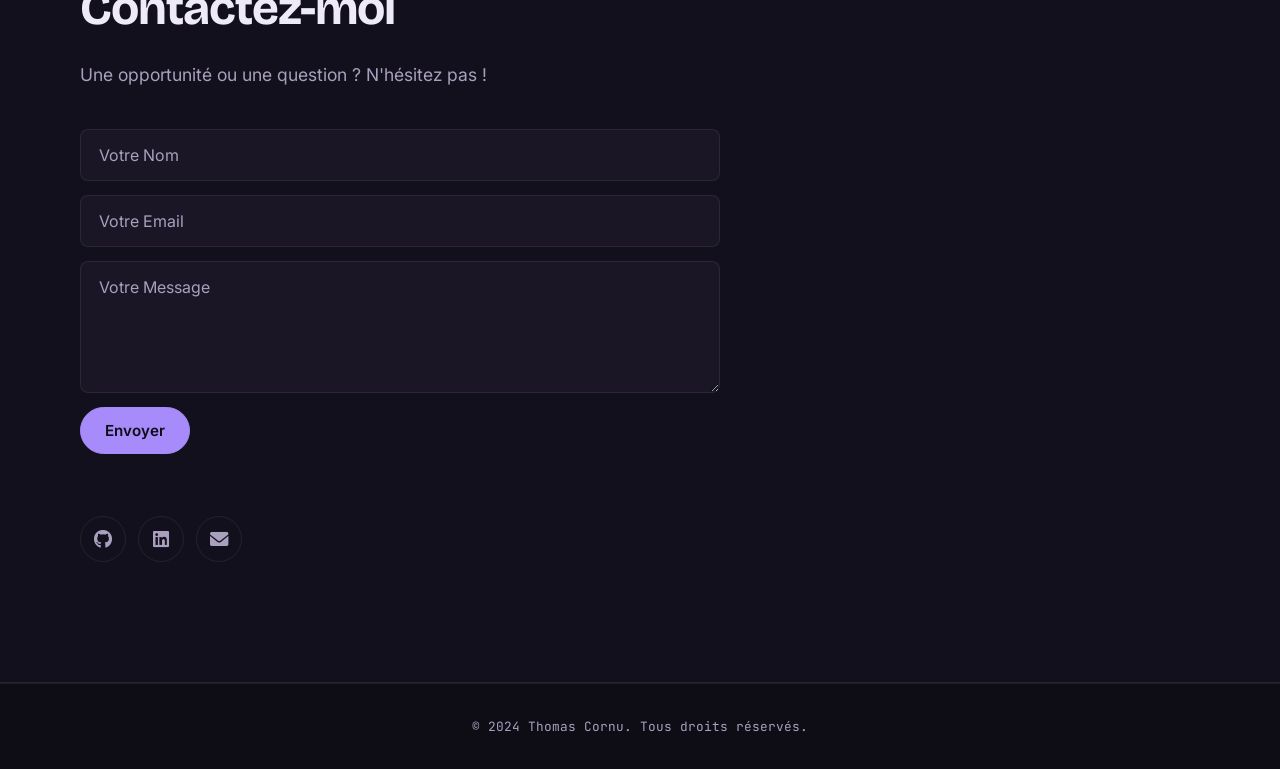
==== commit fce71e6b: "Refonte de la DA et suppression des traductions - Retrait complet du système de traduction (le site " ====
--- a/index.html
+++ b/index.html
@@ -1,191 +1,282 @@
-<!DOCTYPE html>
+<!doctype html>
 <html lang="fr">
-<head>
-    <meta charset="UTF-8">
-    <meta name="viewport" content="width=device-width, initial-scale=1.0">
-    <title>Thomas Cornu | Développeur Web Junior</title>
-    <link rel="stylesheet" href="style.css">
-    <link href="https://fonts.googleapis.com/css2?family=Poppins:wght@300;400;600&display=swap" rel="stylesheet">
-    <link rel="stylesheet" href="https://cdnjs.cloudflare.com/ajax/libs/font-awesome/6.0.0/css/all.min.css">
-</head>
-<body>
-
+  <head>
+    <meta charset="UTF-8" />
+    <meta name="viewport" content="width=device-width, initial-scale=1.0" />
+    <title>
+      Thomas Cornu | Développeur Web Junior
+    </title>
+    <link rel="stylesheet" href="style.css" />
+    <link rel="preconnect" href="https://fonts.googleapis.com" />
+    <link rel="preconnect" href="https://fonts.gstatic.com" crossorigin />
+    <link
+      href="https://fonts.googleapis.com/css2?family=Bricolage+Grotesque:opsz,wght@12..96,500;12..96,700&family=Inter:wght@400;500;600&family=JetBrains+Mono:wght@400;500&display=swap"
+      rel="stylesheet"
+    />
+    <link
+      rel="stylesheet"
+      href="https://cdnjs.cloudflare.com/ajax/libs/font-awesome/6.0.0/css/all.min.css"
+    />
+  </head>
+  <body>
     <nav class="navbar">
-        <div class="logo">TC.</div>
-        <ul class="nav-links">
-            <li><a href="#home" data-translate="nav_home">Accueil</a></li>
-            <li><a href="#about" data-translate="nav_about">À propos</a></li>
-            <li><a href="#skills" data-translate="nav_skills">Compétences</a></li>
-            <li><a href="#projects" data-translate="nav_projects">Projets</a></li>
-            <li><a href="#contact" data-translate="nav_contact">Contact</a></li>
-        </ul>
-        <div class="burger">
-            <div class="line1"></div>
-            <div class="line2"></div>
-            <div class="line3"></div>
-        </div>
+      <div class="logo">TC.</div>
+      <ul class="nav-links">
+        <li><a href="#home">Accueil</a></li>
+        <li><a href="#about">À propos</a></li>
+        <li><a href="#skills">Compétences</a></li>
+        <li><a href="#projects">Projets</a></li>
+        <li><a href="#contact">Contact</a></li>
+      </ul>
+      <div class="burger">
+        <div class="line1"></div>
+        <div class="line2"></div>
+        <div class="line3"></div>
+      </div>
     </nav>
 
     <section id="home" class="hero">
-        <div class="hero-content">
-            <h1><span data-translate="hero_greeting">Salut, je suis</span> <span class="highlight">Thomas Cornu</span></h1>
-            <h2 data-translate="hero_title">Étudiant en Développement Web</h2>
-            <p data-translate="hero_description">J'ai 18 ans et je transforme des idées en sites web fonctionnels et créatifs.</p>
-            <a href="#projects" class="btn" data-translate="hero_btn_projects">Voir mes projets</a>
-            <a href="#contact" class="btn btn-outline" data-translate="hero_btn_contact">Me contacter</a>
-        </div>
+      <div class="hero-content">
+        <h1>
+          Salut, je suis
+          <span class="highlight">Thomas Cornu</span>
+        </h1>
+        <h2>Étudiant en Développement Web</h2>
+        <a href="#projects" class="btn"
+          >Voir mes projets</a
+        >
+        <a href="#contact" class="btn btn-outline"
+          >Me contacter</a
+        >
+      </div>
     </section>
 
     <section id="about" class="section">
-        <div class="container">
-            <h2 class="section-title" data-translate="about_title">À propos de moi</h2>
-            <div class="about-content">
-                <div class="about-text">
-                    <p data-translate="about_p1">Passionné par le numérique depuis mon plus jeune âge, j'ai décidé de transformer cette passion en métier. Actuellement en formation de développement web, j'apprends chaque jour de nouvelles technologies et je développe mes compétences à travers des projets concrets.</p>
-                    <p data-translate="about_p2">Mon approche du développement se base sur trois piliers : la qualité du code, l'expérience utilisateur et l'apprentissage continu. Je suis curieux, persévérant et j'aime résoudre des problèmes complexes grâce au code.</p>
-                    <p data-translate="about_p3">Toujours à l'écoute des dernières tendances du web, je m'efforce de créer des sites modernes, performants et accessibles.</p>
-                </div>
-                <div class="about-tiles">
-                    <div class="stat-item">
-                        <span class="stat-number">18</span>
-                        <span class="stat-label" data-translate="stat_years">Ans</span>
-                    </div>
-                    <div class="stat-item">
-                        <span class="stat-number">3+</span>
-                        <span class="stat-label" data-translate="stat_projects">Projets</span>
-                    </div>
-                    <div class="stat-item">
-                        <span class="stat-number">6+</span>
-                        <span class="stat-label" data-translate="stat_technologies">Technologies</span>
-                    </div>
-                    <div class="stat-item">
-                        <span class="stat-number">100%</span>
-                        <span class="stat-label" data-translate="stat_motivation">Motivation</span>
-                    </div>
-                </div>
-            </div>
-        </div>
+      <div class="container">
+        <h2 class="section-title">À propos de moi</h2>
+        <div class="about-content">
+          <div class="about-text">
+            <p>
+              Passionné par le numérique depuis mon plus jeune âge, j'ai décidé
+              de transformer cette passion en métier. Actuellement en formation
+              de développement web, j'apprends chaque jour de nouvelles
+              technologies et je développe mes compétences à travers des projets
+              concrets.
+            </p>
+            <p>
+              Mon approche du développement se base sur trois piliers : la
+              qualité du code, l'expérience utilisateur et l'apprentissage
+              continu. Je suis curieux, persévérant et j'aime résoudre des
+              problèmes complexes grâce au code.
+            </p>
+            <p>
+              Toujours à l'écoute des dernières tendances du web, je m'efforce
+              de créer des sites modernes, performants et accessibles.
+            </p>
+          </div>
+          <div class="about-tiles">
+            <div class="stat-item">
+              <span class="stat-number">19</span>
+              <span class="stat-label">Ans</span>
+            </div>
+            <div class="stat-item">
+              <span class="stat-number">3+</span>
+              <span class="stat-label">Projets</span>
+            </div>
+            <div class="stat-item">
+              <span class="stat-number">6+</span>
+              <span class="stat-label"
+                >Technologies</span
+              >
+            </div>
+            <div class="stat-item">
+              <span class="stat-number">100%</span>
+              <span class="stat-label"
+                >Motivation</span
+              >
+            </div>
+          </div>
+        </div>
+      </div>
     </section>
 
     <section id="skills" class="section bg-dark">
-        <div class="container">
-            <h2 class="section-title" data-translate="skills_title">Mes Compétences</h2>
-            <div class="skills-grid">
-                <div class="skill-card">
-                    <i class="fab fa-html5"></i>
-                    <h3>HTML5</h3>
-                </div>
-                <div class="skill-card">
-                    <i class="fab fa-css3-alt"></i>
-                    <h3>CSS3</h3>
-                </div>
-                <div class="skill-card">
-                    <i class="fab fa-js"></i>
-                    <h3>JavaScript</h3>
-                </div>
-                <div class="skill-card">
-                    <i class="fab fa-react"></i>
-                    <h3>React (Base)</h3>
-                </div>
-                <div class="skill-card">
-                    <i class="fab fa-git-alt"></i>
-                    <h3>Git / GitHub</h3>
-                </div>
-                <div class="skill-card">
-                    <i class="fas fa-terminal"></i>
-                    <h3>VS Code</h3>
-                </div>
-            </div>
-        </div>
+      <div class="container">
+        <h2 class="section-title">Mes Compétences</h2>
+        <div class="skills-grid">
+          <div class="skill-card">
+            <i class="fab fa-html5"></i>
+            <h3>HTML5</h3>
+          </div>
+          <div class="skill-card">
+            <i class="fab fa-css3-alt"></i>
+            <h3>CSS3</h3>
+          </div>
+          <div class="skill-card">
+            <i class="fab fa-js"></i>
+            <h3>JavaScript</h3>
+          </div>
+          <div class="skill-card">
+            <i class="fab fa-react"></i>
+            <h3>React (Base)</h3>
+          </div>
+          <div class="skill-card">
+            <i class="fab fa-git-alt"></i>
+            <h3>Git / GitHub</h3>
+          </div>
+          <div class="skill-card">
+            <i class="fas fa-terminal"></i>
+            <h3>VS Code</h3>
+          </div>
+        </div>
+      </div>
     </section>
 
     <section id="projects" class="section">
-        <div class="container">
-            <h2 class="section-title" data-translate="projects_title">Mes Projets</h2>
-            <div class="projects-grid">
-                <div class="project-card">
-                    <div class="project-img">
-                        <img src="images/projet1.png" alt="Projet docker Laravel">
-                    </div>
-                    <div class="project-info">
-                        <h3 data-translate="project1_title">Projet docker Laravel</h3>
-                        <p data-translate="project1_description">Deux sites Laravel partagent une MySQL via Docker (Nginx, PHP-FPM) : conteneurisation et scalabilité.</p>
-                        <div class="tech-stack">
-                            <span>Docker</span><span>Laravel</span><span>MySQL</span><span>Nginx</span>
-                        </div>
-                        <a href="docker.html" class="project-link">Voir le projet <i class="fas fa-arrow-right"></i></a>
-                    </div>
-                </div>
-
-                <div class="project-card">
-                    <div class="project-img">
-                        <img src="images/projet2.png" alt="Aperçu To‑Do List">
-                    </div>
-                    <div class="project-info">
-                        <h3 data-translate="project2_title">Site To-Do List</h3>
-                        <p data-translate="project2_description">Todo : créer, filtrer, rechercher ; données en LocalStorage ; UI moderne et responsive.</p>
-                        <div class="tech-stack">
-                            <span>JavaScript</span><span>LocalStorage</span>
-                        </div>
-                        <a href="todolist.html" class="project-link">Voir le projet <i class="fas fa-arrow-right"></i></a>
-                    </div>
-                </div>
-
-                <div class="project-card">
-                    <div class="project-img">
-                        <img src="images/projet3.png" alt="Portfolio V1">
-                    </div>
-                    <div class="project-info">
-                        <h3 data-translate="project3_title">Portfolio V1</h3>
-                        <p data-translate="project3_description">Portfolio responsive, navigation fluide, animations CSS.</p>
-                        <div class="tech-stack">
-                            <span>HTML5</span><span>CSS3</span><span>JavaScript</span><span>Responsive</span>
-                        </div>
-                        <a href="https://7h0mas92.github.io/Portfolio/" class="project-link" data-translate="project_link">Voir le code <i class="fab fa-github"></i></a>
-                    </div>
-                </div>
-            </div>
-        </div>
+      <div class="container">
+        <h2 class="section-title">Mes Projets</h2>
+        <div class="projects-grid">
+          <div class="project-card">
+            <div class="project-img">
+              <img
+                src="images/projet1.png"
+                alt="Aperçu du projet Docker Laravel"
+              />
+            </div>
+            <div class="project-info">
+              <h3>Projet docker Laravel</h3>
+              <p>
+                Deux sites Laravel partagent une MySQL via Docker (Nginx,
+                PHP-FPM) : conteneurisation et scalabilité.
+              </p>
+              <div class="tech-stack">
+                <span>Docker</span><span>Laravel</span><span>MySQL</span><span>Nginx</span>
+              </div>
+              <a href="docker.html" class="project-link"
+                >Voir le projet
+                <i class="fas fa-arrow-right"></i
+              ></a>
+            </div>
+          </div>
+
+          <div class="project-card">
+            <div class="project-img">
+              <img
+                src="images/projet2.png"
+                alt="Aperçu du site To-Do List"
+              />
+            </div>
+            <div class="project-info">
+              <h3>Site To-Do List</h3>
+              <p>
+                Todo : créer, filtrer, rechercher ; données en LocalStorage ; UI
+                moderne et responsive.
+              </p>
+              <div class="tech-stack">
+                <span>JavaScript</span><span>LocalStorage</span>
+              </div>
+              <a href="todolist.html" class="project-link"
+                >Voir le projet
+                <i class="fas fa-arrow-right"></i
+              ></a>
+            </div>
+          </div>
+
+          <div class="project-card">
+            <div class="project-img">
+              <img
+                src="images/projet3.png"
+                alt="Aperçu du Portfolio V1"
+              />
+            </div>
+            <div class="project-info">
+              <h3>Portfolio V1</h3>
+              <p>
+                Portfolio responsive, navigation fluide, animations CSS.
+              </p>
+              <div class="tech-stack">
+                <span>HTML5</span><span>CSS3</span><span>JavaScript</span><span>Responsive</span>
+              </div>
+              <a
+                href="https://7h0mas92.github.io/Portfolio/"
+                class="project-link"
+                >Voir le code
+                <i class="fab fa-github"></i
+              ></a>
+            </div>
+          </div>
+        </div>
+      </div>
     </section>
 
     <section id="contact" class="section bg-dark">
-        <div class="container">
-            <h2 class="section-title" data-translate="contact_title">Contactez-moi</h2>
-            <p style="text-align: center; color: #ccc;" data-translate="contact_subtitle">Une opportunité ou une question ? N'hésitez pas !</p>
-            
-            <form class="contact-form" id="contactForm">
-                <input type="text" name="name" data-translate-placeholder="contact_name" placeholder="Votre Nom" required>
-                <input type="email" name="email" data-translate-placeholder="contact_email" placeholder="Votre Email" required>
-                <textarea rows="5" name="message" data-translate-placeholder="contact_message" placeholder="Votre Message" required></textarea>
-                <button type="submit" class="btn" data-translate="contact_btn">Envoyer</button>
-                <div class="form-status" id="contactStatus" aria-live="polite"></div>
-            </form>
-
-            <div class="social-links">
-                <a href="https://github.com/7h0mas92"><i class="fab fa-github"></i></a>
-                <a href="https://www.linkedin.com/in/thomas-cornu-04bbb1366"><i class="fab fa-linkedin"></i></a>
-                <a href="mailto:tcornu92@gmail.com"><i class="fas fa-envelope"></i></a>
-            </div>
-        </div>
+      <div class="container">
+        <h2 class="section-title">Contactez-moi</h2>
+        <p class="section-lead">
+          Une opportunité ou une question ? N'hésitez pas !
+        </p>
+
+        <form class="contact-form" id="contactForm">
+          <input
+            type="text"
+            name="name"
+            placeholder="Votre Nom"
+            required
+          />
+          <input
+            type="email"
+            name="email"
+            placeholder="Votre Email"
+            required
+          />
+          <textarea
+            rows="5"
+            name="message"
+            placeholder="Votre Message"
+            required
+          ></textarea>
+          <button type="submit" class="btn">
+            Envoyer
+          </button>
+          <div class="form-status" id="contactStatus" aria-live="polite"></div>
+        </form>
+
+        <div class="social-links">
+          <a href="https://github.com/7h0mas92"
+            ><i class="fab fa-github"></i
+          ></a>
+          <a href="https://www.linkedin.com/in/thomas-cornu-04bbb1366"
+            ><i class="fab fa-linkedin"></i
+          ></a>
+          <a href="mailto:tcornu92@gmail.com"
+            ><i class="fas fa-envelope"></i
+          ></a>
+        </div>
+      </div>
     </section>
 
     <footer>
-        <div class="footer-content">
-            <p>&copy; 2024 Thomas Cornu. <span data-translate="footer_rights">Tous droits réservés.</span></p>
-            <button id="langToggle" class="lang-toggle" title="Changer de langue">
-                <span class="lang-icon">🇫🇷</span>
-            </button>
-        </div>
+      <div class="footer-content">
+        <p>
+          &copy; 2024 Thomas Cornu.
+          Tous droits réservés.
+        </p>
+      </div>
     </footer>
 
     <!-- Bouton retour en haut -->
-    <button id="scrollToTop" class="scroll-to-top" title="Retour en haut">
-        <i class="fas fa-arrow-up"></i>
+    <button
+      id="scrollToTop"
+      class="scroll-to-top"
+      title="Retour en haut"
+      aria-label="Retour en haut"
+    >
+      <i class="fas fa-arrow-up" aria-hidden="true"></i>
     </button>
 
     <!-- Indicateur de progression de scroll -->
     <div class="scroll-progress"></div>
 
     <script src="script.js"></script>
-</body>
+  </body>
 </html>
--- a/style.css
+++ b/style.css
@@ -1,94 +1,632 @@
-/* Reset et Base */
-* {
+/* ==== DESIGN TOKENS ==== */
+:root {
+    /* Couleurs : encre violette, violet en accent principal, touche citron rare */
+    --bg: #0e0c15;
+    --bg-alt: #13101d;
+    --surface: #1a1626;
+    --surface-hover: #211c30;
+    --border: rgba(238, 234, 247, 0.08);
+    --border-accent: rgba(167, 139, 250, 0.45);
+    --text: #eeeaf7;
+    --text-muted: #a8a0bd;
+    --accent: #a78bfa;
+    --accent-strong: #c4b5fd;
+    --accent-soft: rgba(167, 139, 250, 0.12);
+    --accent-2: #c8f169;
+    --on-accent: #0e0c15;
+
+    /* Typographie */
+    --font-display: 'Bricolage Grotesque', system-ui, sans-serif;
+    --font-body: 'Inter', system-ui, sans-serif;
+    --font-mono: 'JetBrains Mono', ui-monospace, monospace;
+
+    /* Formes et mouvements */
+    --radius-sm: 8px;
+    --radius: 14px;
+    --shadow: 0 18px 40px rgba(0, 0, 0, 0.35);
+    --ease: cubic-bezier(0.2, 0.7, 0.2, 1);
+    --nav-h: 72px;
+    --container: 1120px;
+}
+
+/* ==== BASE ==== */
+*,
+*::before,
+*::after {
     margin: 0;
     padding: 0;
     box-sizing: border-box;
 }
 
+html {
+    scroll-behavior: smooth;
+    scroll-padding-top: var(--nav-h);
+}
+
 body {
-    font-family: 'Poppins', sans-serif;
-    background-color: #1a1625; /* Fond violet très foncé */
-    color: #f0e6ff; /* Texte clair lavande */
-    line-height: 1.6;
-}
-
-/* Variables de couleurs */
-:root {
-    --primary-color: #a78bfa; /* Violet clair */
-    --primary-soft: #bca7ff; /* Violet un peu plus clair que la bordure */
-    --bg-light: #2a1f3d;
-    --text-grey: #c4b5fd;
-    --grey-soft: #d3c7ff; /* Variante éclaircie du gris lavande */
+    font-family: var(--font-body);
+    font-size: 1rem;
+    line-height: 1.65;
+    color: var(--text);
+    background-color: var(--bg);
+    /* Trame de points discrète */
+    background-image: radial-gradient(rgba(238, 234, 247, 0.05) 1px, transparent 1px);
+    background-size: 28px 28px;
+    -webkit-font-smoothing: antialiased;
+    counter-reset: section;
+}
+
+h1,
+h2,
+h3,
+h4 {
+    font-family: var(--font-display);
+    font-weight: 700;
+    line-height: 1.15;
+    letter-spacing: -0.02em;
 }
 
 a {
+    color: inherit;
     text-decoration: none;
-    color: inherit;
 }
 
 ul {
     list-style: none;
 }
 
-/* Navigation */
+img {
+    max-width: 100%;
+    display: block;
+}
+
+::selection {
+    background: var(--accent);
+    color: var(--on-accent);
+}
+
+:focus-visible {
+    outline: 2px solid var(--accent);
+    outline-offset: 3px;
+    border-radius: 4px;
+}
+
+.container {
+    max-width: var(--container);
+    margin: 0 auto;
+}
+
+/* ==== NAVIGATION ==== */
 .navbar {
+    position: fixed;
+    top: 0;
+    left: 0;
+    right: 0;
+    z-index: 1000;
+    height: var(--nav-h);
     display: flex;
     justify-content: space-between;
     align-items: center;
-    padding: 20px 5%;
-    background-color: rgba(26, 22, 37, 0.95);
-    position: fixed;
-    width: 100%;
-    top: 0;
-    z-index: 1000;
-    box-shadow: 0 2px 10px rgba(167, 139, 250, 0.2);
+    padding: 0 max(5%, calc((100% - var(--container)) / 2));
+    background: rgba(14, 12, 21, 0.72);
+    backdrop-filter: blur(14px);
+    -webkit-backdrop-filter: blur(14px);
+    border-bottom: 1px solid var(--border);
 }
 
 .logo {
+    font-family: var(--font-display);
     font-size: 1.5rem;
     font-weight: 700;
-    color: var(--primary-color);
+    letter-spacing: -0.03em;
+    color: var(--accent);
 }
 
 .nav-links {
     display: flex;
-}
-
-.nav-links li {
-    margin-left: 30px;
+    gap: 6px;
 }
 
 .nav-links a {
+    display: block;
+    padding: 8px 14px;
+    border-radius: 999px;
     font-size: 0.9rem;
-    transition: color 0.3s;
+    font-weight: 500;
+    color: var(--text-muted);
+    transition: color 0.2s ease, background 0.2s ease;
 }
 
 .nav-links a:hover {
-    color: var(--primary-color);
-}
-
-/* Burger Menu (Mobile) */
+    color: var(--text);
+    background: var(--accent-soft);
+}
+
+/* Burger (mobile) */
 .burger {
     display: none;
     cursor: pointer;
-}
+    padding: 6px;
+}
+
 .burger div {
-    width: 25px;
-    height: 3px;
-    background-color: var(--primary-color);
-    margin: 5px;
-    transition: all 0.3s ease;
-}
-
-/* Footer */
+    width: 24px;
+    height: 2px;
+    margin: 6px 0;
+    border-radius: 2px;
+    background-color: var(--text);
+    transition: transform 0.3s var(--ease), opacity 0.2s ease;
+}
+
+.burger.toggle .line1 {
+    transform: translateY(8px) rotate(45deg);
+}
+
+.burger.toggle .line2 {
+    opacity: 0;
+}
+
+.burger.toggle .line3 {
+    transform: translateY(-8px) rotate(-45deg);
+}
+
+@keyframes navLinkFade {
+    from { opacity: 0; transform: translateX(30px); }
+    to { opacity: 1; transform: translateX(0); }
+}
+
+/* ==== BOUTONS ==== */
+.btn {
+    display: inline-flex;
+    align-items: center;
+    justify-content: center;
+    gap: 10px;
+    padding: 13px 24px;
+    border: 1px solid var(--accent);
+    border-radius: 999px;
+    background: var(--accent);
+    color: var(--on-accent);
+    font-family: var(--font-body);
+    font-size: 0.95rem;
+    font-weight: 600;
+    cursor: pointer;
+    transition: transform 0.25s var(--ease), background 0.25s ease, box-shadow 0.25s ease, border-color 0.25s ease, color 0.25s ease;
+}
+
+.btn:hover {
+    background: var(--accent-strong);
+    border-color: var(--accent-strong);
+    transform: translateY(-2px);
+    box-shadow: 0 10px 24px rgba(167, 139, 250, 0.25);
+}
+
+.btn-outline {
+    background: transparent;
+    border-color: var(--border-accent);
+    color: var(--text);
+}
+
+.btn-outline:hover {
+    background: var(--accent-soft);
+    border-color: var(--accent);
+    box-shadow: none;
+}
+
+/* ==== HERO ==== */
+.hero {
+    position: relative;
+    min-height: 100vh;
+    display: flex;
+    align-items: center;
+    padding: calc(var(--nav-h) + 40px) 5% 80px;
+    overflow: hidden;
+}
+
+/* Halo violet en arrière-plan */
+.hero::before {
+    content: '';
+    position: absolute;
+    top: -10%;
+    right: -10%;
+    width: min(720px, 90vw);
+    aspect-ratio: 1;
+    background: radial-gradient(circle, rgba(167, 139, 250, 0.22), transparent 65%);
+    filter: blur(20px);
+    pointer-events: none;
+}
+
+.hero-content {
+    position: relative;
+    width: 100%;
+    max-width: var(--container);
+    margin: 0 auto;
+}
+
+.hero h1 {
+    font-size: clamp(2.6rem, 7vw, 5.2rem);
+    line-height: 1.02;
+    letter-spacing: -0.04em;
+    max-width: 14ch;
+    margin-bottom: 22px;
+}
+
+.highlight {
+    display: inline-block;
+    background: linear-gradient(100deg, var(--accent-strong), var(--accent) 60%);
+    -webkit-background-clip: text;
+    background-clip: text;
+    color: transparent;
+}
+
+/* Sous-titre façon terminal : invite « > » et curseur clignotant */
+.hero h2 {
+    font-family: var(--font-mono);
+    font-size: clamp(1rem, 2.2vw, 1.25rem);
+    font-weight: 400;
+    letter-spacing: 0;
+    color: var(--text-muted);
+    min-height: 1.6em;
+    margin-bottom: 40px;
+}
+
+.hero h2::before {
+    content: '> ';
+    color: var(--accent);
+}
+
+.hero h2::after {
+    content: '';
+    display: inline-block;
+    width: 0.55em;
+    height: 1.1em;
+    margin-left: 4px;
+    vertical-align: text-bottom;
+    background: var(--accent-2);
+    animation: blink 1s steps(1) infinite;
+}
+
+@keyframes blink {
+    50% { opacity: 0; }
+}
+
+.hero .btn {
+    margin: 0 12px 12px 0;
+}
+
+/* ==== SECTIONS ==== */
+.section {
+    padding: 120px 5%;
+}
+
+.bg-dark {
+    background-color: var(--bg-alt);
+    border-top: 1px solid var(--border);
+    border-bottom: 1px solid var(--border);
+}
+
+/* Titres numérotés automatiquement : « 01 / À propos de moi » */
+.section-title {
+    counter-increment: section;
+    font-size: clamp(2rem, 4.5vw, 3rem);
+    margin-bottom: 56px;
+}
+
+.section-title::before {
+    content: counter(section, decimal-leading-zero) ' /';
+    display: block;
+    margin-bottom: 12px;
+    font-family: var(--font-mono);
+    font-size: 0.85rem;
+    font-weight: 500;
+    letter-spacing: 0.08em;
+    color: var(--accent);
+}
+
+.section-lead {
+    max-width: 560px;
+    margin: -32px 0 40px;
+    font-size: 1.1rem;
+    color: var(--text-muted);
+}
+
+/* ==== À PROPOS ==== */
+.about-content {
+    display: grid;
+    grid-template-columns: 1.3fr 0.9fr;
+    gap: 64px;
+    align-items: start;
+}
+
+.about-text p {
+    max-width: 62ch;
+    margin-bottom: 18px;
+    font-size: 1.08rem;
+    color: var(--text-muted);
+}
+
+.about-text p:first-child {
+    font-size: 1.25rem;
+    color: var(--text);
+}
+
+.about-tiles {
+    display: grid;
+    grid-template-columns: repeat(2, 1fr);
+    gap: 14px;
+}
+
+.stat-item {
+    aspect-ratio: 1;
+    display: flex;
+    flex-direction: column;
+    justify-content: flex-end;
+    padding: 22px;
+    background: var(--surface);
+    border: 1px solid var(--border);
+    border-radius: var(--radius);
+    transition: border-color 0.3s ease, transform 0.3s var(--ease);
+}
+
+.stat-item:hover {
+    border-color: var(--border-accent);
+    transform: translateY(-4px);
+}
+
+.stat-number {
+    font-family: var(--font-display);
+    font-size: clamp(2rem, 4vw, 2.8rem);
+    font-weight: 700;
+    line-height: 1;
+    letter-spacing: -0.03em;
+    color: var(--text);
+}
+
+.stat-label {
+    margin-top: 8px;
+    font-family: var(--font-mono);
+    font-size: 0.78rem;
+    text-transform: uppercase;
+    letter-spacing: 0.08em;
+    color: var(--text-muted);
+}
+
+/* La dernière tuile en accent plein, pour casser la grille */
+.about-tiles .stat-item:last-child {
+    background: var(--accent);
+    border-color: var(--accent);
+}
+
+.about-tiles .stat-item:last-child .stat-number,
+.about-tiles .stat-item:last-child .stat-label {
+    color: var(--on-accent);
+}
+
+/* ==== COMPÉTENCES ==== */
+.skills-grid {
+    display: grid;
+    grid-template-columns: repeat(auto-fit, minmax(160px, 1fr));
+    gap: 14px;
+}
+
+.skill-card {
+    display: flex;
+    align-items: center;
+    gap: 14px;
+    padding: 20px 22px;
+    background: var(--surface);
+    border: 1px solid var(--border);
+    border-radius: var(--radius);
+    transition: border-color 0.3s ease, background 0.3s ease, transform 0.3s var(--ease);
+}
+
+.skill-card:hover {
+    background: var(--surface-hover);
+    border-color: var(--border-accent);
+    transform: translateY(-4px);
+}
+
+.skill-card i {
+    font-size: 1.6rem;
+    color: var(--text-muted);
+    transition: color 0.3s ease;
+}
+
+.skill-card:hover i {
+    color: var(--accent);
+}
+
+.skill-card h3 {
+    font-family: var(--font-body);
+    font-size: 0.98rem;
+    font-weight: 600;
+    letter-spacing: 0;
+}
+
+/* ==== PROJETS ==== */
+.projects-grid {
+    display: grid;
+    grid-template-columns: repeat(auto-fit, minmax(300px, 1fr));
+    gap: 24px;
+}
+
+.project-card {
+    display: flex;
+    flex-direction: column;
+    overflow: hidden;
+    background: var(--surface);
+    border: 1px solid var(--border);
+    border-radius: var(--radius);
+    transition: border-color 0.3s ease, transform 0.3s var(--ease), box-shadow 0.3s ease;
+}
+
+.project-card:hover {
+    border-color: var(--border-accent);
+    transform: translateY(-6px);
+    box-shadow: var(--shadow);
+}
+
+.project-img {
+    height: 210px;
+    overflow: hidden;
+    background: var(--bg-alt);
+    border-bottom: 1px solid var(--border);
+}
+
+.project-img img {
+    width: 100%;
+    height: 100%;
+    object-fit: cover;
+    transition: transform 0.6s var(--ease);
+}
+
+.project-card:hover .project-img img {
+    transform: scale(1.05);
+}
+
+.project-info {
+    flex: 1;
+    display: flex;
+    flex-direction: column;
+    padding: 26px;
+}
+
+.project-info h3 {
+    margin-bottom: 10px;
+    font-size: 1.35rem;
+}
+
+.project-info p {
+    margin-bottom: 20px;
+    font-size: 0.95rem;
+    color: var(--text-muted);
+}
+
+.tech-stack {
+    display: flex;
+    flex-wrap: wrap;
+    gap: 6px;
+    margin-bottom: 24px;
+}
+
+.tech-stack span {
+    padding: 4px 10px;
+    border: 1px solid var(--border);
+    border-radius: 999px;
+    font-family: var(--font-mono);
+    font-size: 0.72rem;
+    color: var(--accent-strong);
+}
+
+.project-link {
+    display: inline-flex;
+    align-items: center;
+    gap: 8px;
+    margin-top: auto;
+    font-weight: 600;
+    color: var(--text);
+    transition: color 0.2s ease;
+}
+
+.project-link i {
+    transition: transform 0.25s var(--ease);
+}
+
+.project-link:hover {
+    color: var(--accent);
+}
+
+.project-link:hover i {
+    transform: translateX(4px);
+}
+
+/* ==== CONTACT ==== */
+.contact-form {
+    display: flex;
+    flex-direction: column;
+    gap: 14px;
+    max-width: 640px;
+}
+
+.contact-form input,
+.contact-form textarea {
+    width: 100%;
+    padding: 15px 18px;
+    background: var(--surface);
+    border: 1px solid var(--border);
+    border-radius: var(--radius-sm);
+    color: var(--text);
+    font-family: inherit;
+    font-size: 1rem;
+    transition: border-color 0.2s ease, box-shadow 0.2s ease;
+}
+
+.contact-form textarea {
+    resize: vertical;
+}
+
+.contact-form input::placeholder,
+.contact-form textarea::placeholder {
+    color: var(--text-muted);
+}
+
+.contact-form input:focus,
+.contact-form textarea:focus {
+    outline: none;
+    border-color: var(--accent);
+    box-shadow: 0 0 0 4px var(--accent-soft);
+}
+
+.contact-form .btn {
+    align-self: flex-start;
+}
+
+.form-status {
+    font-size: 0.95rem;
+    color: var(--text-muted);
+}
+
+.form-status.success {
+    color: var(--accent-2);
+}
+
+.form-status.error {
+    color: #ff9f9f;
+}
+
+.social-links {
+    display: flex;
+    gap: 12px;
+    margin-top: 48px;
+}
+
+.social-links a {
+    display: grid;
+    place-items: center;
+    width: 46px;
+    height: 46px;
+    border: 1px solid var(--border);
+    border-radius: 50%;
+    font-size: 1.15rem;
+    color: var(--text-muted);
+    transition: color 0.2s ease, border-color 0.2s ease, transform 0.25s var(--ease);
+}
+
+.social-links a:hover {
+    color: var(--accent);
+    border-color: var(--accent);
+    transform: translateY(-3px);
+}
+
+/* ==== FOOTER ==== */
 footer {
-    background-color: var(--bg-light);
-    padding: 40px 5%;
-    text-align: center;
-    border-top: 1px solid rgba(167, 139, 250, 0.2);
+    padding: 32px 5%;
+    border-top: 1px solid var(--border);
+    background: var(--bg);
 }
 
 .footer-content {
+    max-width: var(--container);
+    margin: 0 auto;
     display: flex;
     justify-content: center;
     align-items: center;
@@ -97,726 +635,436 @@
 }
 
 footer p {
-    color: var(--text-grey);
-    margin: 0;
-}
-
-/* Bouton de langue */
-.lang-toggle {
-    background: transparent;
-    border: 2px solid var(--primary-color);
-    color: var(--primary-color);
-    padding: 8px 15px;
-    border-radius: 5px;
-    cursor: pointer;
-    font-size: 1.2rem;
-    transition: all 0.3s ease;
-    position: relative;
-}
-
-.lang-toggle:hover {
-    background: rgba(167, 139, 250, 0.1);
-    transform: scale(1.05);
-}
-
-.lang-icon {
-    display: inline-block;
-}
-
-/* Menu déroulant de langues */
-.lang-dropdown {
-    position: absolute;
-    top: 100%;
-    right: 0;
-    background: #2a1f3d;
-    border: 2px solid var(--primary-color);
-    border-radius: 5px;
-    margin-top: 10px;
-    display: none;
-    flex-direction: column;
-    gap: 0;
-    min-width: 150px;
-    z-index: 1001;
-    box-shadow: 0 4px 15px rgba(167, 139, 250, 0.2);
-}
-
-.lang-dropdown.active {
-    display: flex;
-}
-
-.lang-option {
-    background: transparent;
-    border: none;
-    color: var(--primary-color);
-    padding: 12px 15px;
-    cursor: pointer;
-    transition: all 0.3s ease;
-    text-align: left;
-    font-family: 'Poppins', sans-serif;
-    font-size: 0.95rem;
-}
-
-.lang-option:hover {
-    background: rgba(167, 139, 250, 0.2);
-    padding-left: 20px;
-}
-
-.lang-option:first-child {
-    border-radius: 3px 3px 0 0;
-}
-
-.lang-option:last-child {
-    border-radius: 0 0 3px 3px;
-}
-
-/* Hero Section */
-.hero {
-    height: 100vh;
-    display: flex;
-    align-items: center;
-    justify-content: center;
-    padding: 0 5%;
-}
-
-.hero-content {
-    max-width: 800px;
-}
-
-.hero h1 {
-    font-size: 3.5rem;
-    line-height: 1.1;
-    margin-bottom: 10px;
-}
-
-.highlight {
-    color: var(--primary-color);
-    text-shadow: 0 0 20px rgba(167, 139, 250, 0.5);
-}
-
-.hero h2 {
-    font-size: 2.5rem;
-    color: var(--text-grey);
-    margin-bottom: 20px;
-}
-
-.hero p {
-    color: var(--text-grey);
-    max-width: 500px;
-    margin-bottom: 30px;
-    font-size: 1.1rem;
-}
-
-/* Boutons */
-.btn {
-    display: inline-block;
-    padding: 12px 24px;
-    border: 2px solid var(--primary-color);
-    color: var(--primary-color);
-    border-radius: 4px;
-    transition: all 0.3s ease;
-    cursor: pointer;
-    background: transparent;
-    font-size: 1rem;
-    margin-right: 15px;
-}
-
-.btn:hover {
-    transform: translateY(-2px);
-}
-
-.btn-outline {
-    border-color: var(--text-grey);
-    color: var(--text-grey);
-}
-.btn-outline:hover {
-    border-color: #e6f1ff;
-    color: #e6f1ff;
-    background: transparent;
-}
-
-/* Spécifique: boutons de la 1ère section (hero) -> fond de la même couleur que la bordure, un peu plus clair */
-.hero .btn {
-    background: var(--primary-soft);
-    color: #1a1625;
-    border-color: var(--primary-color);
-}
-.hero .btn:hover {
-    background: color-mix(in srgb, var(--primary-soft) 80%, white 20%);
-}
-.hero .btn-outline {
-    border-color: var(--text-grey);
-    color: #1a1625;
-    background: var(--grey-soft);
-}
-.hero .btn-outline:hover {
-    background: color-mix(in srgb, var(--grey-soft) 80%, white 20%);
-    color: #1a1625;
-}
-
-/* Bouton retour en haut */
+    font-family: var(--font-mono);
+    font-size: 0.8rem;
+    color: var(--text-muted);
+}
+
+/* ==== BOUTON RETOUR EN HAUT ET PROGRESSION ==== */
 .scroll-to-top {
     position: fixed;
-    bottom: 30px;
-    right: 30px;
-    width: 50px;
-    height: 50px;
-    background: var(--primary-color);
-    color: #1a1625;
-    border: none;
+    right: 28px;
+    bottom: 28px;
+    z-index: 999;
+    display: grid;
+    place-items: center;
+    width: 48px;
+    height: 48px;
+    background: var(--surface);
+    border: 1px solid var(--border-accent);
     border-radius: 50%;
+    color: var(--accent);
+    font-size: 1rem;
     cursor: pointer;
-    display: flex;
-    align-items: center;
-    justify-content: center;
-    font-size: 1.2rem;
     opacity: 0;
     visibility: hidden;
-    transition: all 0.3s ease;
-    z-index: 999;
-    box-shadow: 0 4px 15px rgba(167, 139, 250, 0.4);
+    transform: translateY(10px);
+    transition: opacity 0.3s ease, visibility 0.3s ease, transform 0.3s var(--ease), background 0.2s ease, color 0.2s ease;
 }
 
 .scroll-to-top.visible {
     opacity: 1;
     visibility: visible;
+    transform: translateY(0);
 }
 
 .scroll-to-top:hover {
-    transform: translateY(-5px);
-    box-shadow: 0 6px 20px rgba(167, 139, 250, 0.6);
-}
-
-/* Indicateur de progression */
+    background: var(--accent);
+    color: var(--on-accent);
+}
+
 .scroll-progress {
     position: fixed;
     top: 0;
     left: 0;
+    z-index: 1001;
     width: 0%;
-    height: 4px;
-    background: linear-gradient(90deg, var(--primary-color), #c4b5fd);
-    z-index: 9999;
-    transition: width 0.1s ease;
-    box-shadow: 0 0 10px rgba(167, 139, 250, 0.5);
-}
-
-/* Sections Globales */
-.section {
-    padding: 100px 5%;
-}
-
-/* Statistiques */
-.stats-grid {
-    display: grid;
-    grid-template-columns: repeat(auto-fit, minmax(120px, 1fr));
-    gap: 30px;
-    margin-top: 40px;
-}
-
-.stat-item {
-    text-align: center;
-    padding: 20px;
-    background: var(--bg-light);
-    border-radius: 8px;
-    transition: transform 0.3s ease;
-}
-
-.stat-item:hover {
-    transform: translateY(-5px);
-}
-
-.stat-number {
-    display: block;
-    font-size: 2.5rem;
-    font-weight: 700;
-    color: var(--primary-color);
-    margin-bottom: 5px;
-}
-
-.stat-label {
-    display: block;
-    color: var(--text-grey);
-    font-size: 0.9rem;
-}
-
-.section-title {
-    font-size: 2rem;
-    margin-bottom: 50px;
-    text-align: center;
-    position: relative;
-}
-
-.section-title::after {
-    content: '';
-    display: block;
-    width: 60px;
-    height: 4px;
-    background: var(--primary-color);
-    margin: 10px auto 0;
-}
-
-.bg-dark {
-    background-color: var(--bg-light);
-}
-
-.container {
-    max-width: 1100px;
-    margin: 0 auto;
-}
-
-/* About Text */
-.about-text p {
-    margin-bottom: 15px;
-    color: var(--text-grey);
-    font-size: 1.1rem;
-    text-align: left; /* aligner à gauche dans la colonne texte */
-    max-width: 720px;
-    margin-left: 0;
-    margin-right: 0;
-}
-
-/* Organisation de la 2ème section (À propos) en deux colonnes */
-.about-content {
-    display: grid;
-    grid-template-columns: 1.2fr 0.8fr;
-    gap: 40px;
-    align-items: start;
-}
-
-.about-tiles {
-    display: grid;
-    grid-template-columns: repeat(2, 1fr);
-    gap: 16px;
-    justify-items: stretch;
-}
-
-/* Tuiles type logo Microsoft (2x2) en s'appuyant sur stat-item) */
-.about-tiles .stat-item {
-    aspect-ratio: 1 / 1;
-    display: flex;
-    flex-direction: column;
-    justify-content: center;
-    align-items: center;
-    text-align: center;
-    gap: 6px;
-    border-radius: 10px;
-    padding: 0;
-    background: var(--bg-light);
-    border: 2px solid rgba(167, 139, 250, 0.25);
-}
-
-.about-tiles .stat-number { font-size: 2rem; }
-.about-tiles .stat-label { font-size: 0.85rem; }
-
-/* Variations de couleur douces pour rappeler un logo en 4 cases */
-.about-tiles .stat-item:nth-child(1) { background: linear-gradient(135deg, rgba(167,139,250,0.20), rgba(167,139,250,0.10)); }
-.about-tiles .stat-item:nth-child(2) { background: linear-gradient(135deg, rgba(196,181,253,0.22), rgba(196,181,253,0.10)); }
-.about-tiles .stat-item:nth-child(3) { background: linear-gradient(135deg, rgba(172, 150, 255,0.22), rgba(172, 150, 255,0.10)); }
-.about-tiles .stat-item:nth-child(4) { background: linear-gradient(135deg, rgba(158, 130, 245,0.22), rgba(158, 130, 245,0.10)); }
-
-/* Compétences Grid */
-.skills-grid {
-    display: grid;
-    grid-template-columns: repeat(auto-fit, minmax(150px, 1fr));
-    gap: 30px;
-    text-align: center;
-}
-
-.skill-card {
-    background: #2a1f3d;
-    padding: 20px;
-    border-radius: 8px;
-    transition: transform 0.3s;
-    box-shadow: 0 5px 15px rgba(167, 139, 250, 0.1);
-    border: 1px solid rgba(167, 139, 250, 0.2);
-}
-
-.skill-card:hover {
-    transform: translateY(-5px);
-}
-
-.skill-card i {
-    font-size: 3rem;
-    color: var(--primary-color);
-    margin-bottom: 15px;
-}
-
-/* Projets Grid */
-.projects-grid {
-    display: grid;
-    grid-template-columns: repeat(auto-fit, minmax(300px, 1fr));
-    gap: 30px;
-}
-
-.project-card {
-    background-color: var(--bg-light);
-    border-radius: 10px;
-    overflow: hidden;
-    transition: transform 0.3s;
-    border: 2px solid rgba(167, 139, 250, 0.4);
-    box-shadow: 0 4px 15px rgba(167, 139, 250, 0.1);
-    display: flex;            /* Permet de caler le lien en bas */
-    flex-direction: column;
-}
-
-.project-card:hover {
-    transform: translateY(-5px);
-}
-
-.project-img {
-    height: 200px;
-    background-color: #3d2f52;
-    display: flex;
-    align-items: center;
-    justify-content: center;
-    overflow: hidden;
-}
-
-.project-img img {
-    width: 100%;
-    height: 100%;
-    object-fit: cover;
-}
-
-.placeholder-img {
-    color: var(--text-grey);
-    font-weight: bold;
-}
-
-.project-info {
-    padding: 25px;
-    display: flex;            /* Colonne pour gérer la hauteur uniforme */
-    flex-direction: column;
-    flex: 1;                  /* Prend la hauteur restante du card */
-}
-
-.project-info h3 {
-    margin-bottom: 10px;
-    color: #e6f1ff;
-}
-
-.project-info p {
-    color: var(--text-grey);
-    font-size: 0.9rem;
-    margin-bottom: 20px;
-    min-height: 90px;         /* Hauteur minimale pour uniformiser les blocs */
-    display: -webkit-box;     /* Optionnel: clamp pour mieux gérer les longs textes */
-    line-clamp: 5;            /* Propriété standard complémentaire */
-    -webkit-line-clamp: 5;    /* 5 lignes max (ajustable) */
-    -webkit-box-orient: vertical;
-    overflow: hidden;
-}
-
-.tech-stack {
-    margin-bottom: 20px;
-}
-
-.tech-stack span {
-    font-size: 0.8rem;
-    color: var(--primary-color);
-    margin-right: 15px;
-}
-
-.project-link {
-    color: #e6f1ff;
-    font-weight: 600;
-    margin-top: auto;         /* Pousse le lien en bas du card pour alignement */
-}
-.project-link:hover {
-    color: var(--primary-color);
-}
-
-/* Contact Form */
-.contact-form {
-    max-width: 600px;
-    margin: 30px auto;
-    display: flex;
-    flex-direction: column;
-    gap: 15px;
-}
-
-.contact-form input,
-.contact-form textarea {
-    padding: 15px;
-    border-radius: 5px;
-    border: 1px solid #233554;
-    background: #0a192f;
-    color: #e6f1ff;
-    font-family: inherit;
-}
-
-.contact-form input:focus,
-.contact-form textarea:focus {
-    outline: none;
-    border-color: var(--primary-color);
-}
-
-.social-links {
-    text-align: center;
-    margin-top: 40px;
-}
-
-.social-links a {
-    font-size: 1.5rem;
-    margin: 0 15px;
-    color: var(--text-grey);
-    transition: color 0.3s;
-}
-
-.social-links a:hover {
-    color: var(--primary-color);
-}
-
-.form-status {
-    margin-top: 10px;
-    font-size: 0.95rem;
-    color: var(--text-grey);
-}
-
-.form-status.success {
-    color: #7ae27a;
-}
-
-.form-status.error {
-    color: #ff9f9f;
-}
-
-footer {
-    text-align: center;
-    padding: 20px;
-    background: #0a192f;
-    color: var(--text-grey);
-    font-size: 0.9rem;
-}
-
-/* Responsive Tablette/Mobile */
-@media screen and (max-width: 768px) {
-    .nav-links {
-        position: absolute;
-        right: 0px;
-        height: 92vh;
-        top: 8vh;
-        background-color: var(--bg-light);
-        display: flex;
-        flex-direction: column;
-        align-items: center;
-        width: 50%;
-        transform: translateX(100%);
-        transition: transform 0.5s ease-in;
-    }
-
-    .nav-links li {
-        opacity: 0;
-        margin: 30px 0;
-    }
-
-    .burger {
-        display: block;
-    }
-
-    .nav-active {
-        transform: translateX(0%);
-    }
-
-    @keyframes navLinkFade {
-        from { opacity: 0; transform: translateX(50px); }
-        to { opacity: 1; transform: translateX(0px); }
-    }
-
-    .hero h1 { font-size: 2.5rem; }
-    .hero h2 { font-size: 1.8rem; }
-
-    /* Empiler les colonnes en mobile */
-    .about-content {
-        grid-template-columns: 1fr;
-        gap: 24px;
-    }
-    .about-text p {
-        text-align: left;
-    }
-    .about-tiles {
-        grid-template-columns: repeat(2, 1fr);
-        gap: 12px;
-    }
-}
-
-/* ===== STYLES PAGE PROJET ===== */
+    height: 3px;
+    background: linear-gradient(90deg, var(--accent), var(--accent-2));
+    transition: width 0.1s linear;
+}
+
+/* ==== APPARITION AU SCROLL (classes posées par script.js) ==== */
+.reveal {
+    opacity: 0;
+    translate: 0 24px;
+    transition: opacity 0.6s ease, translate 0.6s var(--ease), border-color 0.3s ease, background 0.3s ease, transform 0.3s var(--ease), box-shadow 0.3s ease;
+}
+
+.reveal.is-visible {
+    opacity: 1;
+    translate: 0 0;
+}
+
+/* ==== PAGES PROJET ==== */
 .project-detail {
     min-height: 100vh;
-    padding: 120px 5% 60px;
+    padding: calc(var(--nav-h) + 56px) 5% 96px;
+    counter-reset: block;
+}
+
+.project-content {
+    max-width: 1000px;
+    margin: 0 auto;
+}
+
+.back-link {
+    display: inline-flex;
+    align-items: center;
+    gap: 10px;
+    margin-bottom: 40px;
+    font-family: var(--font-mono);
+    font-size: 0.85rem;
+    color: var(--text-muted);
+    transition: color 0.2s ease;
+}
+
+.back-link i {
+    transition: transform 0.25s var(--ease);
+}
+
+.back-link:hover {
+    color: var(--accent);
+}
+
+.back-link:hover i {
+    transform: translateX(-4px);
 }
 
 .project-header {
-    text-align: center;
-    margin-bottom: 60px;
+    margin-bottom: 48px;
 }
 
 .project-header h1 {
-    font-size: 3rem;
-    color: var(--primary-color);
-    margin-bottom: 20px;
+    font-size: clamp(2.4rem, 6vw, 4rem);
+    letter-spacing: -0.04em;
+    margin-bottom: 18px;
+}
+
+.project-subtitle {
+    max-width: 680px;
+    font-size: 1.15rem;
+    color: var(--text-muted);
 }
 
 .project-header .tech-tags {
     display: flex;
-    justify-content: center;
-    gap: 15px;
     flex-wrap: wrap;
-    margin-top: 20px;
+    gap: 8px;
+    margin-top: 28px;
 }
 
 .tech-tags span {
-    background: var(--bg-light);
-    padding: 10px 20px;
-    border-radius: 5px;
-    color: var(--primary-color);
-    border: 1px solid var(--primary-color);
-    font-size: 0.9rem;
-}
-
-.project-content {
-    max-width: 1200px;
-    margin: 0 auto;
+    padding: 6px 14px;
+    background: var(--accent-soft);
+    border: 1px solid var(--border-accent);
+    border-radius: 999px;
+    font-family: var(--font-mono);
+    font-size: 0.8rem;
+    color: var(--accent-strong);
 }
 
 .project-image {
-    width: 100%;
-    max-width: 900px;
-    margin: 0 auto 40px;
-    border-radius: 10px;
+    margin: 0 0 40px;
     overflow: hidden;
-    border: 2px solid rgba(167, 139, 250, 0.4);
-    box-shadow: 0 4px 20px rgba(167, 139, 250, 0.2);
+    border: 1px solid var(--border);
+    border-radius: var(--radius);
+    box-shadow: var(--shadow);
 }
 
 .project-image img {
     width: 100%;
     height: auto;
+}
+
+.project-section {
+    margin-bottom: 20px;
+    padding: 40px;
+    background: var(--surface);
+    border: 1px solid var(--border);
+    border-radius: var(--radius);
+}
+
+/* Blocs numérotés comme les sections de l'accueil */
+.project-section h2 {
+    counter-increment: block;
+    margin-bottom: 24px;
+    font-size: clamp(1.5rem, 3vw, 1.9rem);
+}
+
+.project-section h2::before {
+    content: counter(block, decimal-leading-zero) ' /';
     display: block;
-}
-
-.project-section {
-    background: var(--bg-light);
-    padding: 40px;
-    border-radius: 10px;
-    margin-bottom: 30px;
-    border: 1px solid rgba(167, 139, 250, 0.2);
-}
-
-.project-section h2 {
-    color: var(--primary-color);
-    font-size: 2rem;
-    margin-bottom: 20px;
-    border-bottom: 2px solid var(--primary-color);
-    padding-bottom: 10px;
+    margin-bottom: 10px;
+    font-family: var(--font-mono);
+    font-size: 0.8rem;
+    font-weight: 500;
+    letter-spacing: 0.08em;
+    color: var(--accent);
+}
+
+.project-section h2 i {
+    margin-right: 6px;
+    font-size: 0.8em;
+    color: var(--accent);
 }
 
 .project-section h3 {
-    color: var(--text-grey);
-    font-size: 1.5rem;
-    margin-top: 30px;
+    margin: 32px 0 14px;
+    font-size: 1.2rem;
+}
+
+.project-section p {
     margin-bottom: 15px;
-}
-
-.project-section p {
-    color: var(--text-grey);
-    line-height: 1.8;
-    margin-bottom: 15px;
-    font-size: 1.1rem;
+    font-size: 1.05rem;
+    line-height: 1.75;
+    color: var(--text-muted);
 }
 
 .project-section ul {
-    color: var(--text-grey);
-    line-height: 1.8;
-    margin-left: 20px;
-    margin-bottom: 20px;
-}
-
-.project-section li {
+    margin-bottom: 8px;
+    color: var(--text-muted);
+}
+
+/* Puces en tiret violet */
+.project-section ul li {
+    position: relative;
     margin-bottom: 10px;
-    list-style: disc;
+    padding-left: 24px;
+}
+
+.project-section ul li::before {
+    content: '';
+    position: absolute;
+    left: 0;
+    top: 0.8em;
+    width: 12px;
+    height: 2px;
+    background: var(--accent);
+}
+
+.project-section li strong {
+    color: var(--text);
+    font-weight: 600;
 }
 
 .features-grid {
     display: grid;
-    grid-template-columns: repeat(auto-fit, minmax(250px, 1fr));
-    gap: 20px;
-    margin-top: 20px;
+    grid-template-columns: repeat(auto-fit, minmax(240px, 1fr));
+    gap: 14px;
+    margin-top: 8px;
 }
 
 .feature-card {
-    background: rgba(167, 139, 250, 0.05);
-    padding: 25px;
-    border-radius: 8px;
-    border: 1px solid rgba(167, 139, 250, 0.2);
-    transition: transform 0.3s ease;
+    padding: 24px;
+    background: var(--bg-alt);
+    border: 1px solid var(--border);
+    border-radius: var(--radius-sm);
+    transition: border-color 0.3s ease, transform 0.3s var(--ease);
 }
 
 .feature-card:hover {
-    transform: translateY(-5px);
-    border-color: var(--primary-color);
+    border-color: var(--border-accent);
+    transform: translateY(-4px);
 }
 
 .feature-card i {
-    font-size: 2rem;
-    color: var(--primary-color);
-    margin-bottom: 15px;
     display: block;
+    margin-bottom: 16px;
+    font-size: 1.5rem;
+    color: var(--accent);
 }
 
 .feature-card h4 {
-    color: #f0e6ff;
-    margin-bottom: 10px;
-    font-size: 1.2rem;
+    margin-bottom: 8px;
+    font-size: 1.1rem;
+    letter-spacing: -0.01em;
 }
 
 .feature-card p {
-    color: var(--text-grey);
-    font-size: 0.95rem;
     margin: 0;
+    font-size: 0.93rem;
+    line-height: 1.6;
+}
+
+/* Deux colonnes (page To-Do) */
+.split {
+    display: grid;
+    grid-template-columns: 1fr 1fr;
+    gap: 40px;
+}
+
+.split h3 {
+    margin-top: 0;
+}
+
+.stack-grid {
+    display: grid;
+    gap: 12px;
+}
+
+.stack-grid.two {
+    grid-template-columns: 1fr 1fr;
+}
+
+.stack-item {
+    padding: 16px;
+    background: var(--bg-alt);
+    border: 1px solid var(--border);
+    border-radius: var(--radius-sm);
+}
+
+.project-section .stack-title {
+    margin-bottom: 6px;
+    font-family: var(--font-mono);
+    font-size: 0.75rem;
+    text-transform: uppercase;
+    letter-spacing: 0.08em;
+    color: var(--accent);
+}
+
+.project-section .stack-desc {
+    margin: 0;
+    font-size: 0.93rem;
+    line-height: 1.55;
+}
+
+/* Frise verticale (page To-Do) */
+.timeline {
+    position: relative;
+    display: grid;
+    gap: 26px;
+    padding-left: 30px;
+}
+
+.timeline::before {
+    content: '';
+    position: absolute;
+    left: 6px;
+    top: 8px;
+    bottom: 8px;
+    width: 1px;
+    background: var(--border-accent);
+}
+
+.timeline-item {
+    position: relative;
+}
+
+.timeline-dot {
+    position: absolute;
+    left: -30px;
+    top: 6px;
+    width: 13px;
+    height: 13px;
+    background: var(--bg);
+    border: 2px solid var(--accent);
+    border-radius: 50%;
+}
+
+.timeline-item:hover .timeline-dot {
+    background: var(--accent-2);
+    border-color: var(--accent-2);
+}
+
+.project-section .timeline-step {
+    margin-bottom: 4px;
+    font-family: var(--font-display);
+    font-size: 1.15rem;
+    font-weight: 700;
+    color: var(--text);
+}
+
+.project-section .timeline-text {
+    margin: 0;
 }
 
 .project-links {
     display: flex;
-    gap: 20px;
-    justify-content: center;
+    flex-wrap: wrap;
+    gap: 12px;
     margin-top: 40px;
-    flex-wrap: wrap;
-}
-
-.project-links .btn {
-    display: inline-flex;
-    align-items: center;
-    gap: 10px;
-}
-
-.back-link {
-    display: inline-block;
-    margin-bottom: 30px;
-    color: var(--primary-color);
-    text-decoration: none;
-    font-size: 1.1rem;
-    transition: all 0.3s ease;
-}
-
-.back-link:hover {
-    transform: translateX(-5px);
-}
-
-.back-link i {
-    margin-right: 8px;
-}
-
-/* Responsive page projet */
+}
+
+/* ==== RESPONSIVE ==== */
 @media (max-width: 768px) {
-    .project-header h1 {
-        font-size: 2rem;
+    :root {
+        --nav-h: 64px;
+    }
+
+    .nav-links {
+        position: absolute;
+        top: var(--nav-h);
+        left: 0;
+        right: 0;
+        flex-direction: column;
+        gap: 0;
+        padding: 12px 5% 24px;
+        background: var(--bg);
+        border-bottom: 1px solid var(--border);
+        transform: translateY(-120%);
+        visibility: hidden;
+        transition: transform 0.4s var(--ease), visibility 0.4s;
+        z-index: -1;
+    }
+
+    .nav-links li {
+        opacity: 0;
+    }
+
+    .nav-links a {
+        padding: 14px 0;
+        border-radius: 0;
+        border-bottom: 1px solid var(--border);
+        font-size: 1.1rem;
+        background: none;
+    }
+
+    .nav-active {
+        transform: translateY(0);
+        visibility: visible;
+    }
+
+    .burger {
+        display: block;
+    }
+
+    .section {
+        padding: 88px 5%;
+    }
+
+    .about-content,
+    .split,
+    .stack-grid.two {
+        grid-template-columns: 1fr;
+    }
+
+    .about-content {
+        gap: 40px;
     }
 
     .project-section {
-        padding: 25px;
-    }
-
-    .project-section h2 {
-        font-size: 1.5rem;
-    }
-}
+        padding: 26px 22px;
+    }
+
+    .scroll-to-top {
+        right: 18px;
+        bottom: 18px;
+    }
+}
+
+/* ==== MOUVEMENTS RÉDUITS ==== */
+@media (prefers-reduced-motion: reduce) {
+    *,
+    *::before,
+    *::after {
+        animation: none !important;
+        transition: none !important;
+        scroll-behavior: auto !important;
+    }
+
+    .reveal {
+        opacity: 1;
+        translate: none;
+    }
+}
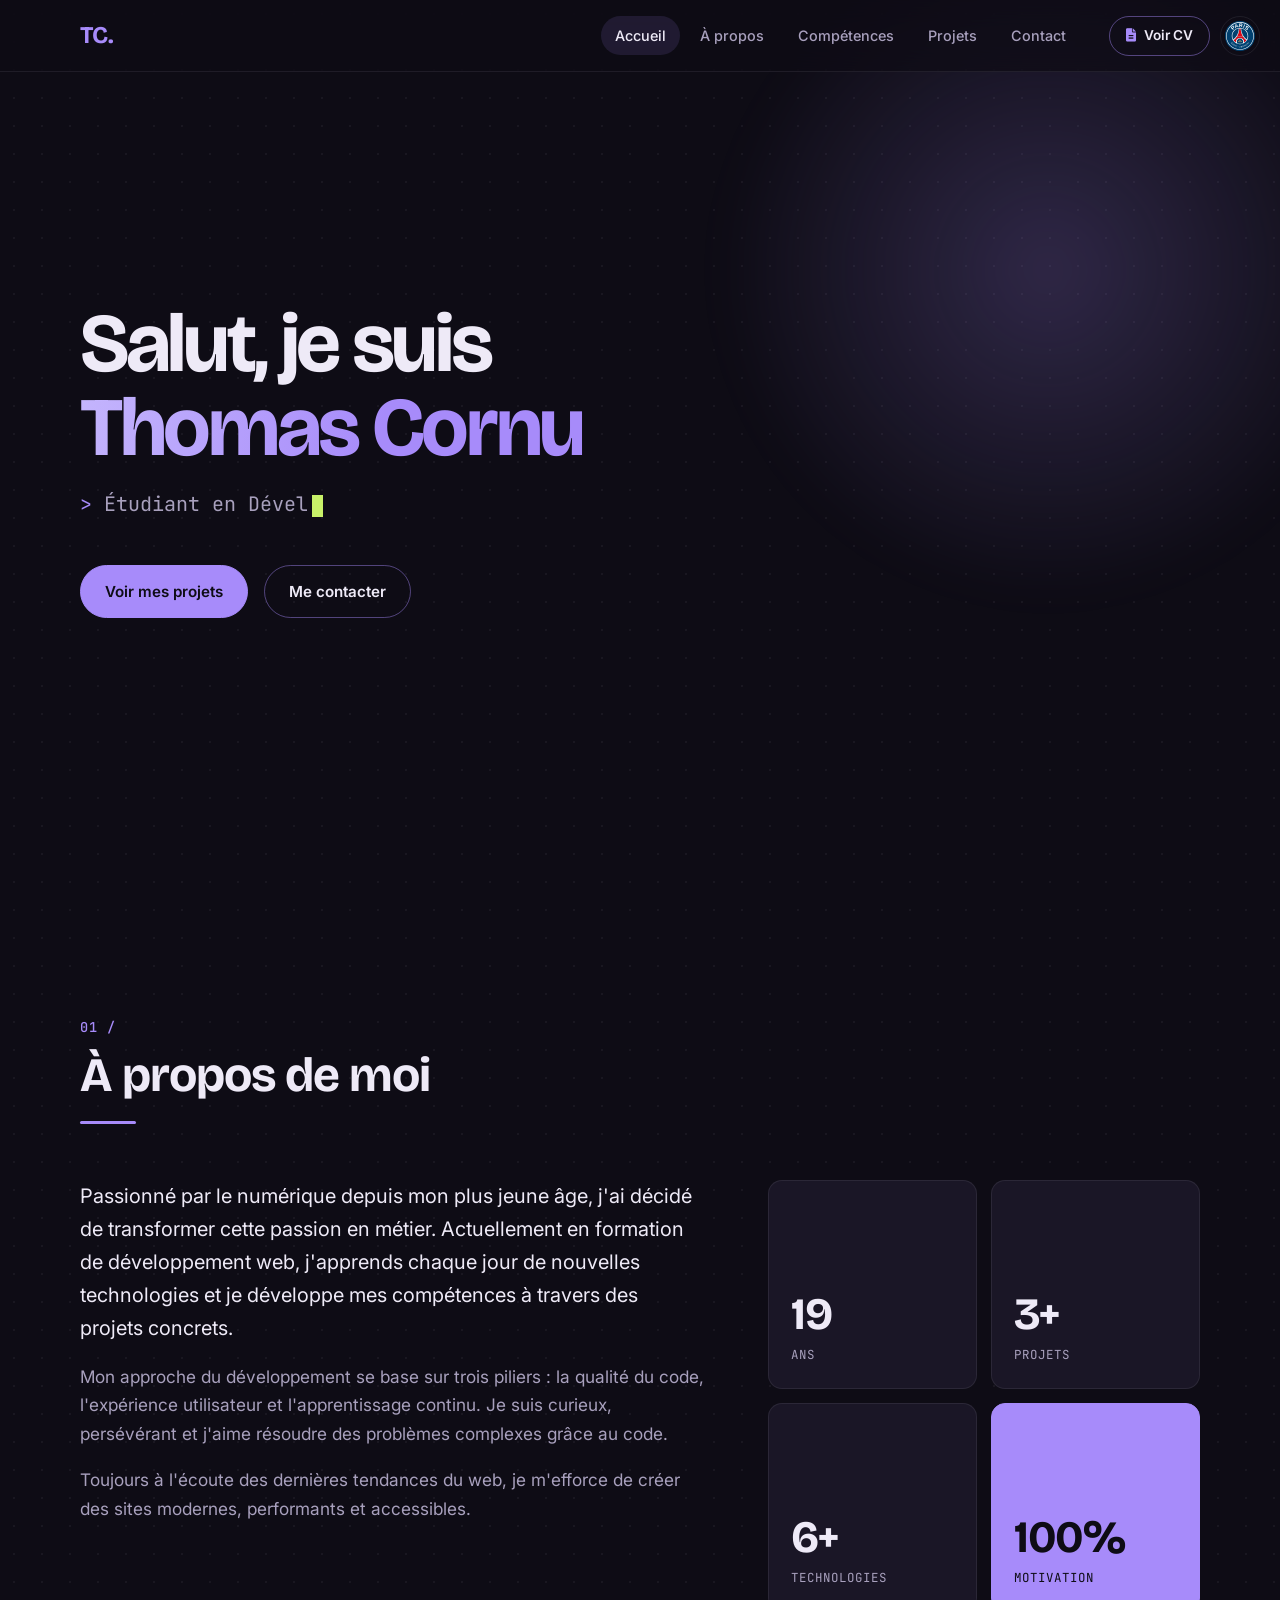
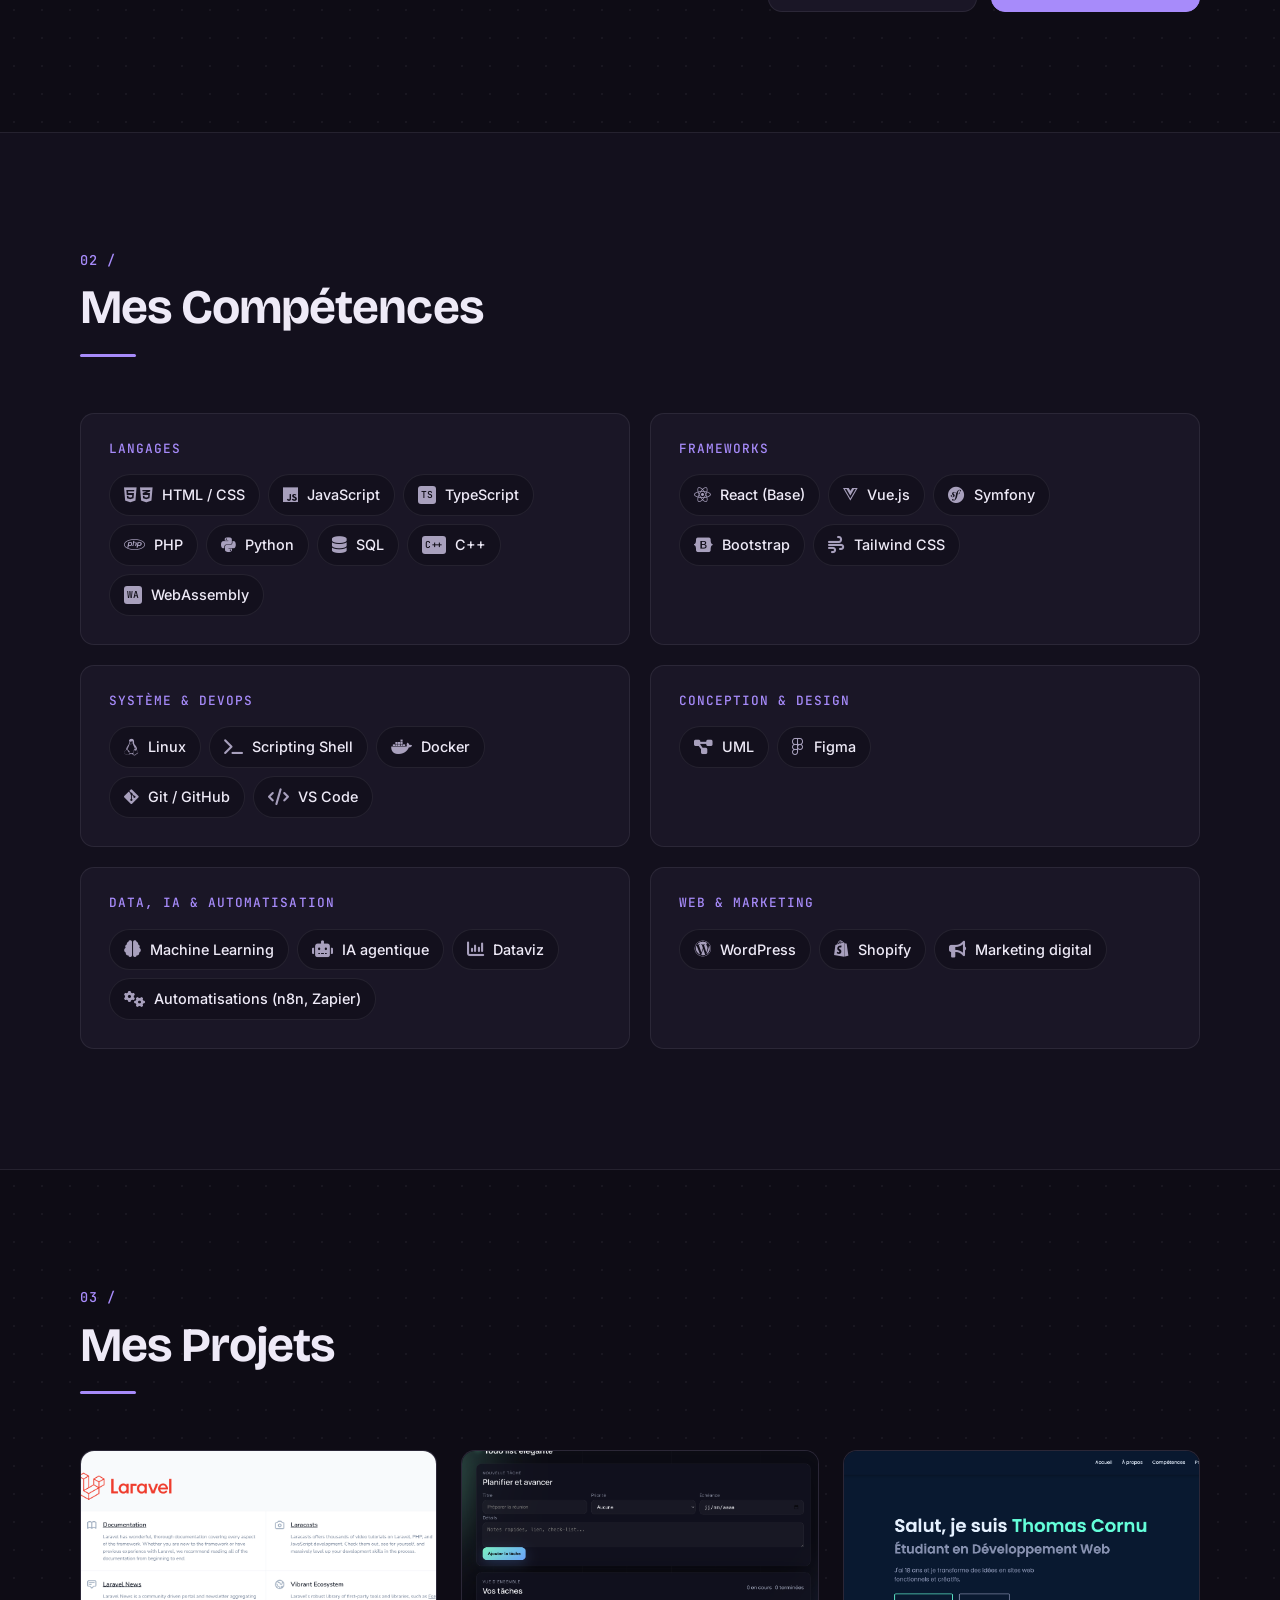
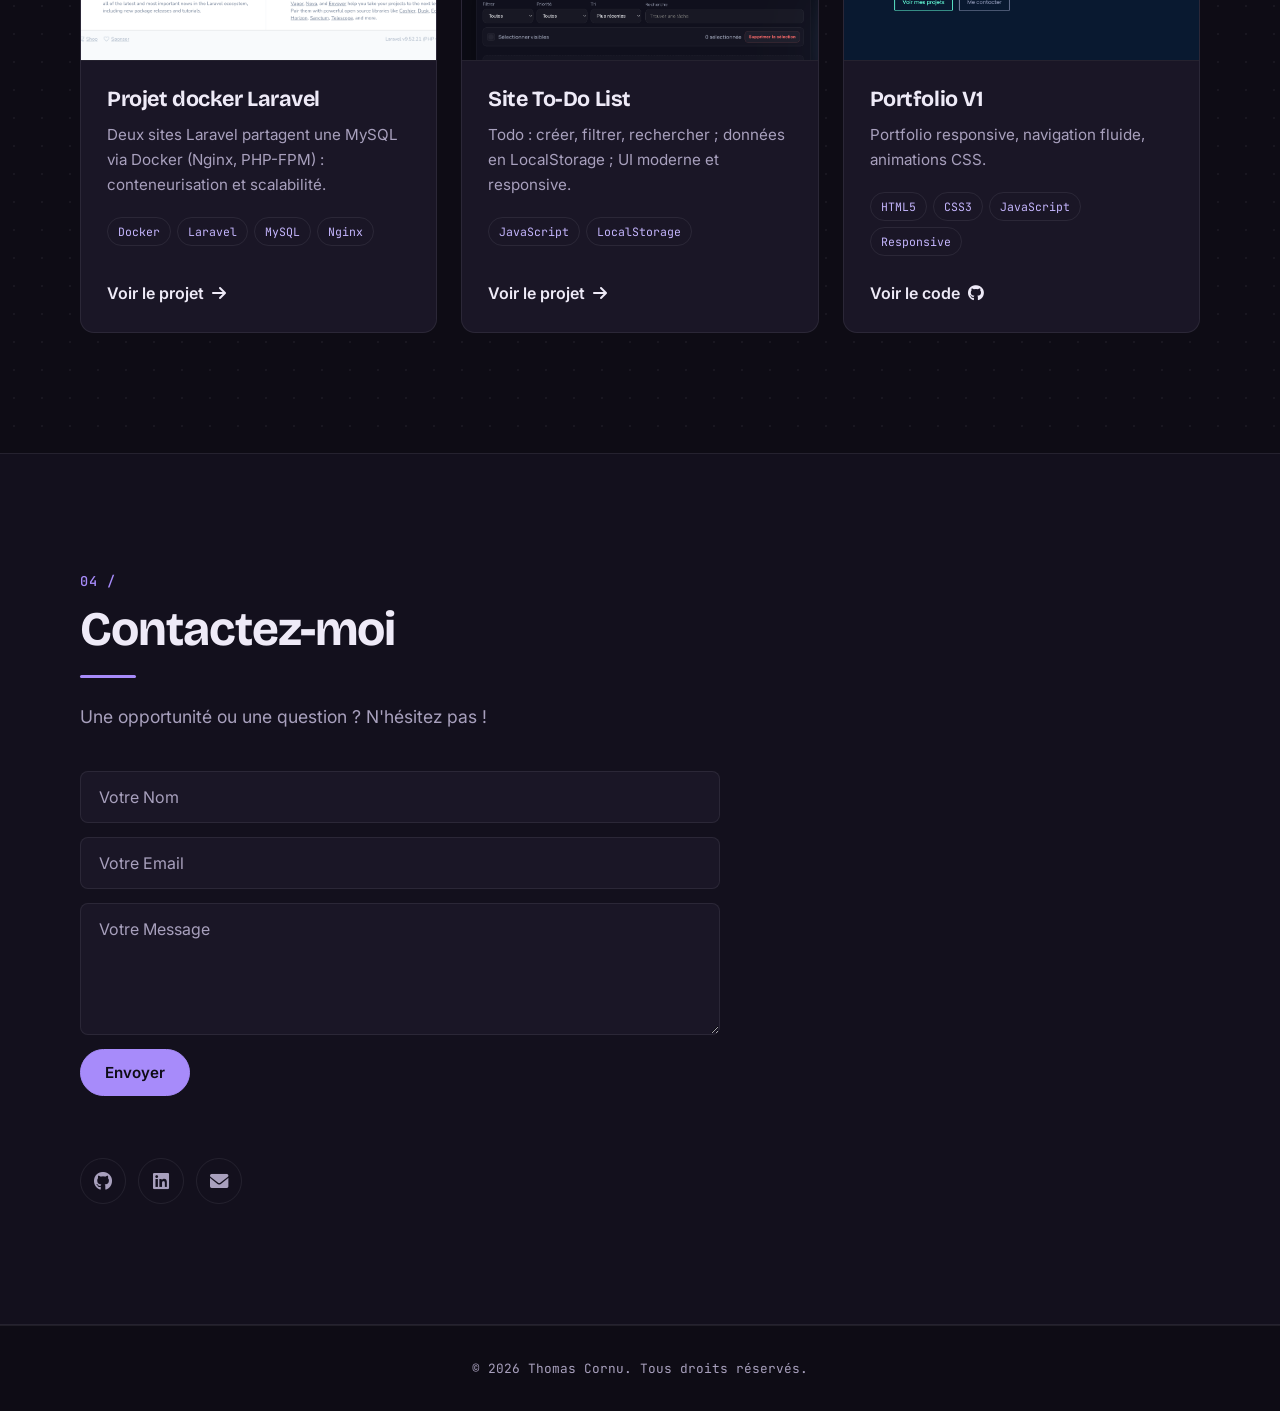
==== commit 46c95290: "ajout du cv et maj globale" ====
--- a/index.html
+++ b/index.html
@@ -3,9 +3,7 @@
   <head>
     <meta charset="UTF-8" />
     <meta name="viewport" content="width=device-width, initial-scale=1.0" />
-    <title>
-      Thomas Cornu | Développeur Web Junior
-    </title>
+    <title>Thomas Cornu | Développeur Web Junior</title>
     <link rel="stylesheet" href="style.css" />
     <link rel="preconnect" href="https://fonts.googleapis.com" />
     <link rel="preconnect" href="https://fonts.gstatic.com" crossorigin />
@@ -17,6 +15,15 @@
       rel="stylesheet"
       href="https://cdnjs.cloudflare.com/ajax/libs/font-awesome/6.0.0/css/all.min.css"
     />
+    <script>
+      // Applique le thème choisi avant l'affichage pour éviter un flash (sélecteur dans script.js)
+      try {
+        var theme =
+          new URLSearchParams(location.search).get("theme") ||
+          localStorage.getItem("theme");
+        if (theme === "psg") document.documentElement.dataset.theme = "psg";
+      } catch (e) {}
+    </script>
   </head>
   <body>
     <nav class="navbar">
@@ -28,10 +35,30 @@
         <li><a href="#projects">Projets</a></li>
         <li><a href="#contact">Contact</a></li>
       </ul>
-      <div class="burger">
-        <div class="line1"></div>
-        <div class="line2"></div>
-        <div class="line3"></div>
+      <div class="nav-actions">
+        <a class="cv-link" href="cv.html">
+          <i class="fas fa-file-lines" aria-hidden="true"></i>Voir CV
+        </a>
+        <button
+          type="button"
+          class="theme-toggle"
+          aria-pressed="false"
+          aria-label="Thème PSG"
+          title="Passer au thème PSG"
+        >
+          <img
+            class="theme-toggle__logo"
+            src="images/psg-logo.svg"
+            alt=""
+            aria-hidden="true"
+          />
+          <span class="theme-toggle__dot" aria-hidden="true"></span>
+        </button>
+        <div class="burger">
+          <div class="line1"></div>
+          <div class="line2"></div>
+          <div class="line3"></div>
+        </div>
       </div>
     </nav>
 
@@ -41,13 +68,9 @@
           Salut, je suis
           <span class="highlight">Thomas Cornu</span>
         </h1>
-        <h2>Étudiant en Développement Web</h2>
-        <a href="#projects" class="btn"
-          >Voir mes projets</a
-        >
-        <a href="#contact" class="btn btn-outline"
-          >Me contacter</a
-        >
+        <h2>Étudiant en Développement Web en recherche d'alternance</h2>
+        <a href="#projects" class="btn">Voir mes projets</a>
+        <a href="#contact" class="btn btn-outline">Me contacter</a>
       </div>
     </section>
 
@@ -85,15 +108,11 @@
             </div>
             <div class="stat-item">
               <span class="stat-number">6+</span>
-              <span class="stat-label"
-                >Technologies</span
-              >
+              <span class="stat-label">Technologies</span>
             </div>
             <div class="stat-item">
               <span class="stat-number">100%</span>
-              <span class="stat-label"
-                >Motivation</span
-              >
+              <span class="stat-label">Motivation</span>
             </div>
           </div>
         </div>
@@ -103,30 +122,124 @@
     <section id="skills" class="section bg-dark">
       <div class="container">
         <h2 class="section-title">Mes Compétences</h2>
-        <div class="skills-grid">
-          <div class="skill-card">
-            <i class="fab fa-html5"></i>
-            <h3>HTML5</h3>
-          </div>
-          <div class="skill-card">
-            <i class="fab fa-css3-alt"></i>
-            <h3>CSS3</h3>
-          </div>
-          <div class="skill-card">
-            <i class="fab fa-js"></i>
-            <h3>JavaScript</h3>
-          </div>
-          <div class="skill-card">
-            <i class="fab fa-react"></i>
-            <h3>React (Base)</h3>
-          </div>
-          <div class="skill-card">
-            <i class="fab fa-git-alt"></i>
-            <h3>Git / GitHub</h3>
-          </div>
-          <div class="skill-card">
-            <i class="fas fa-terminal"></i>
-            <h3>VS Code</h3>
+        <div class="skills-categories">
+          <div class="skill-group">
+            <h3 class="skill-group__title">Langages</h3>
+            <ul class="skill-list">
+              <li class="skill-card">
+                <span class="skill-icons"
+                  ><i class="fab fa-html5" aria-hidden="true"></i
+                  ><i class="fab fa-css3-alt" aria-hidden="true"></i></span
+                >HTML / CSS
+              </li>
+              <li class="skill-card">
+                <i class="fab fa-js" aria-hidden="true"></i>JavaScript
+              </li>
+              <li class="skill-card">
+                <span class="skill-badge" aria-hidden="true">TS</span>TypeScript
+              </li>
+              <li class="skill-card">
+                <i class="fab fa-php" aria-hidden="true"></i>PHP
+              </li>
+              <li class="skill-card">
+                <i class="fab fa-python" aria-hidden="true"></i>Python
+              </li>
+              <li class="skill-card">
+                <i class="fas fa-database" aria-hidden="true"></i>SQL
+              </li>
+              <li class="skill-card">
+                <span class="skill-badge" aria-hidden="true">C++</span>C++
+              </li>
+              <li class="skill-card">
+                <span class="skill-badge" aria-hidden="true">WA</span
+                >WebAssembly
+              </li>
+            </ul>
+          </div>
+          <div class="skill-group">
+            <h3 class="skill-group__title">Frameworks</h3>
+            <ul class="skill-list">
+              <li class="skill-card">
+                <i class="fab fa-react" aria-hidden="true"></i>React (Base)
+              </li>
+              <li class="skill-card">
+                <i class="fab fa-vuejs" aria-hidden="true"></i>Vue.js
+              </li>
+              <li class="skill-card">
+                <i class="fab fa-symfony" aria-hidden="true"></i>Symfony
+              </li>
+              <li class="skill-card">
+                <i class="fab fa-bootstrap" aria-hidden="true"></i>Bootstrap
+              </li>
+              <li class="skill-card">
+                <i class="fas fa-wind" aria-hidden="true"></i>Tailwind CSS
+              </li>
+            </ul>
+          </div>
+          <div class="skill-group">
+            <h3 class="skill-group__title">Système &amp; DevOps</h3>
+            <ul class="skill-list">
+              <li class="skill-card">
+                <i class="fab fa-linux" aria-hidden="true"></i>Linux
+              </li>
+              <li class="skill-card">
+                <i class="fas fa-terminal" aria-hidden="true"></i>Scripting
+                Shell
+              </li>
+              <li class="skill-card">
+                <i class="fab fa-docker" aria-hidden="true"></i>Docker
+              </li>
+              <li class="skill-card">
+                <i class="fab fa-git-alt" aria-hidden="true"></i>Git / GitHub
+              </li>
+              <li class="skill-card">
+                <i class="fas fa-code" aria-hidden="true"></i>VS Code
+              </li>
+            </ul>
+          </div>
+          <div class="skill-group">
+            <h3 class="skill-group__title">Conception &amp; design</h3>
+            <ul class="skill-list">
+              <li class="skill-card">
+                <i class="fas fa-diagram-project" aria-hidden="true"></i>UML
+              </li>
+              <li class="skill-card">
+                <i class="fab fa-figma" aria-hidden="true"></i>Figma
+              </li>
+            </ul>
+          </div>
+          <div class="skill-group">
+            <h3 class="skill-group__title">Data, IA &amp; automatisation</h3>
+            <ul class="skill-list">
+              <li class="skill-card">
+                <i class="fas fa-brain" aria-hidden="true"></i>Machine Learning
+              </li>
+              <li class="skill-card">
+                <i class="fas fa-robot" aria-hidden="true"></i>IA agentique
+              </li>
+              <li class="skill-card">
+                <i class="fas fa-chart-column" aria-hidden="true"></i>Dataviz
+              </li>
+              <li class="skill-card">
+                <i class="fas fa-gears" aria-hidden="true"></i>Automatisations
+                (n8n, Zapier)
+              </li>
+            </ul>
+          </div>
+          <div class="skill-group">
+            <h3 class="skill-group__title">Web &amp; marketing</h3>
+            <ul class="skill-list">
+              <li class="skill-card">
+                <i class="fab fa-wordpress" aria-hidden="true"></i>WordPress
+              </li>
+              <li class="skill-card">
+                <i class="fab fa-shopify" aria-hidden="true"></i>Shopify
+              </li>
+              <li class="skill-card">
+                <i class="fas fa-bullhorn" aria-hidden="true"></i>Marketing
+                digital
+              </li>
+            </ul>
           </div>
         </div>
       </div>
@@ -150,21 +263,18 @@
                 PHP-FPM) : conteneurisation et scalabilité.
               </p>
               <div class="tech-stack">
-                <span>Docker</span><span>Laravel</span><span>MySQL</span><span>Nginx</span>
+                <span>Docker</span><span>Laravel</span><span>MySQL</span
+                ><span>Nginx</span>
               </div>
               <a href="docker.html" class="project-link"
-                >Voir le projet
-                <i class="fas fa-arrow-right"></i
+                >Voir le projet <i class="fas fa-arrow-right"></i
               ></a>
             </div>
           </div>
 
           <div class="project-card">
             <div class="project-img">
-              <img
-                src="images/projet2.png"
-                alt="Aperçu du site To-Do List"
-              />
+              <img src="images/projet2.png" alt="Aperçu du site To-Do List" />
             </div>
             <div class="project-info">
               <h3>Site To-Do List</h3>
@@ -176,32 +286,26 @@
                 <span>JavaScript</span><span>LocalStorage</span>
               </div>
               <a href="todolist.html" class="project-link"
-                >Voir le projet
-                <i class="fas fa-arrow-right"></i
+                >Voir le projet <i class="fas fa-arrow-right"></i
               ></a>
             </div>
           </div>
 
           <div class="project-card">
             <div class="project-img">
-              <img
-                src="images/projet3.png"
-                alt="Aperçu du Portfolio V1"
-              />
+              <img src="images/projet3.png" alt="Aperçu du Portfolio V1" />
             </div>
             <div class="project-info">
               <h3>Portfolio V1</h3>
-              <p>
-                Portfolio responsive, navigation fluide, animations CSS.
-              </p>
+              <p>Portfolio responsive, navigation fluide, animations CSS.</p>
               <div class="tech-stack">
-                <span>HTML5</span><span>CSS3</span><span>JavaScript</span><span>Responsive</span>
+                <span>HTML5</span><span>CSS3</span><span>JavaScript</span
+                ><span>Responsive</span>
               </div>
               <a
                 href="https://7h0mas92.github.io/Portfolio/"
                 class="project-link"
-                >Voir le code
-                <i class="fab fa-github"></i
+                >Voir le code <i class="fab fa-github"></i
               ></a>
             </div>
           </div>
@@ -217,27 +321,15 @@
         </p>
 
         <form class="contact-form" id="contactForm">
-          <input
-            type="text"
-            name="name"
-            placeholder="Votre Nom"
-            required
-          />
-          <input
-            type="email"
-            name="email"
-            placeholder="Votre Email"
-            required
-          />
+          <input type="text" name="name" placeholder="Votre Nom" required />
+          <input type="email" name="email" placeholder="Votre Email" required />
           <textarea
             rows="5"
             name="message"
             placeholder="Votre Message"
             required
           ></textarea>
-          <button type="submit" class="btn">
-            Envoyer
-          </button>
+          <button type="submit" class="btn">Envoyer</button>
           <div class="form-status" id="contactStatus" aria-live="polite"></div>
         </form>
 
@@ -257,10 +349,7 @@
 
     <footer>
       <div class="footer-content">
-        <p>
-          &copy; 2024 Thomas Cornu.
-          Tous droits réservés.
-        </p>
+        <p>&copy; 2026 Thomas Cornu. Tous droits réservés.</p>
       </div>
     </footer>
 
--- a/style.css
+++ b/style.css
@@ -1,4 +1,9 @@
-/* ==== DESIGN TOKENS ==== */
+/* ==== DESIGN TOKENS ====
+ * Deux thèmes :
+ * - violet (par défaut) : variables de :root ci-dessous
+ * - PSG : ajouter data-theme="psg" sur <html> (voir « THÈME PSG » juste après)
+ * Les règles du site n'utilisent que ces variables : un thème = un jeu de variables.
+ */
 :root {
     /* Couleurs : encre violette, violet en accent principal, touche citron rare */
     --bg: #0e0c15;
@@ -11,9 +16,19 @@
     --text-muted: #a8a0bd;
     --accent: #a78bfa;
     --accent-strong: #c4b5fd;
+    --accent-hover: #c4b5fd;
     --accent-soft: rgba(167, 139, 250, 0.12);
     --accent-2: #c8f169;
     --on-accent: #0e0c15;
+    --success: #c8f169;
+
+    /* Effets */
+    --dot-color: rgba(238, 234, 247, 0.05);
+    --nav-bg: rgba(14, 12, 21, 0.72);
+    --btn-shadow: rgba(167, 139, 250, 0.25);
+    --hero-glow: rgba(167, 139, 250, 0.22);
+    --highlight-gradient: linear-gradient(100deg, var(--accent-strong), var(--accent) 60%);
+    --progress-gradient: linear-gradient(90deg, var(--accent), var(--accent-2));
 
     /* Typographie */
     --font-display: 'Bricolage Grotesque', system-ui, sans-serif;
@@ -29,6 +44,37 @@
     --container: 1120px;
 }
 
+/* ==== THÈME PSG ====
+ * Bleu nuit, rouge en accent principal, blanc en touche rare,
+ * et une bande façon maillot dans le hero (voir « .hero::after » plus bas).
+ */
+:root[data-theme="psg"] {
+    --bg: #061226;
+    --bg-alt: #0a1931;
+    --surface: #0f2140;
+    --surface-hover: #142a50;
+    --border: rgba(255, 255, 255, 0.09);
+    --border-accent: rgba(218, 41, 28, 0.55);
+    --text: #f4f6fb;
+    --text-muted: #a3b1c7;
+    --accent: #da291c;
+    --accent-strong: #ff6b5e;
+    --accent-hover: #b81f14; /* plus sombre : le texte blanc reste lisible */
+    --accent-soft: rgba(218, 41, 28, 0.14);
+    --accent-2: #ffffff;
+    --on-accent: #ffffff;
+    --success: #4ade80;
+    --psg-blue: #004170;
+    --psg-blue-light: #1d5fa8;
+
+    --dot-color: rgba(255, 255, 255, 0.05);
+    --nav-bg: rgba(6, 18, 38, 0.78);
+    --btn-shadow: rgba(218, 41, 28, 0.3);
+    --hero-glow: rgba(29, 95, 168, 0.45);
+    --highlight-gradient: linear-gradient(100deg, #ffffff, var(--accent-strong) 55%, var(--accent));
+    --progress-gradient: linear-gradient(90deg, var(--psg-blue-light), #ffffff, var(--accent));
+}
+
 /* ==== BASE ==== */
 *,
 *::before,
@@ -50,10 +96,11 @@
     color: var(--text);
     background-color: var(--bg);
     /* Trame de points discrète */
-    background-image: radial-gradient(rgba(238, 234, 247, 0.05) 1px, transparent 1px);
+    background-image: radial-gradient(var(--dot-color) 1px, transparent 1px);
     background-size: 28px 28px;
     -webkit-font-smoothing: antialiased;
     counter-reset: section;
+    transition: background-color 0.3s ease, color 0.3s ease;
 }
 
 h1,
@@ -108,7 +155,9 @@
     justify-content: space-between;
     align-items: center;
     padding: 0 max(5%, calc((100% - var(--container)) / 2));
-    background: rgba(14, 12, 21, 0.72);
+    /* Place réservée au bloc « Voir CV » + thème calé au bord droit */
+    padding-right: max(200px, 5%, calc((100% - var(--container)) / 2));
+    background: var(--nav-bg);
     backdrop-filter: blur(14px);
     -webkit-backdrop-filter: blur(14px);
     border-bottom: 1px solid var(--border);
@@ -137,7 +186,8 @@
     transition: color 0.2s ease, background 0.2s ease;
 }
 
-.nav-links a:hover {
+.nav-links a:hover,
+.nav-links a.is-active {
     color: var(--text);
     background: var(--accent-soft);
 }
@@ -168,6 +218,97 @@
 
 .burger.toggle .line3 {
     transform: translateY(-8px) rotate(-45deg);
+}
+
+/* Actions à droite de la barre : « Voir CV », bouton de thème et burger (mobile).
+ * Sur ordinateur, le bloc est calé à 20px du bord droit de l'écran. */
+.nav-actions {
+    position: absolute;
+    top: 50%;
+    right: 20px;
+    transform: translateY(-50%);
+    display: flex;
+    align-items: center;
+    gap: 10px;
+}
+
+/* ==== LIEN « VOIR CV » ==== */
+.cv-link {
+    display: inline-flex;
+    align-items: center;
+    gap: 8px;
+    height: 40px;
+    padding: 0 16px;
+    border: 1px solid var(--border-accent);
+    border-radius: 999px;
+    font-size: 0.85rem;
+    font-weight: 600;
+    white-space: nowrap;
+    color: var(--text);
+    transition: background 0.2s ease, border-color 0.2s ease;
+}
+
+.cv-link i {
+    color: var(--accent);
+}
+
+.cv-link:hover {
+    background: var(--accent-soft);
+    border-color: var(--accent);
+}
+
+/* ==== BOUTON DE THÈME ====
+ * Rond discret calé au bord droit de l'écran (dans le flux à côté du burger sur mobile).
+ * En thème violet il montre le logo du PSG ; en thème PSG, une pastille violette pour revenir.
+ * Ces couleurs sont fixes : elles représentent un thème, pas le thème actif.
+ */
+.theme-toggle {
+    display: grid;
+    place-items: center;
+    width: 40px;
+    height: 40px;
+    padding: 0;
+    background: transparent;
+    border: 1px solid var(--border);
+    border-radius: 50%;
+    cursor: pointer;
+    transition: border-color 0.2s ease;
+}
+
+.theme-toggle:hover {
+    border-color: var(--border-accent);
+}
+
+.theme-toggle__logo,
+.theme-toggle__dot {
+    grid-area: 1 / 1;
+    transition: transform 0.25s var(--ease);
+}
+
+.theme-toggle__logo {
+    width: 30px;
+    height: 30px;
+}
+
+.theme-toggle__dot {
+    display: none;
+    width: 16px;
+    height: 16px;
+    border-radius: 50%;
+    background: #a78bfa;
+}
+
+.theme-toggle[aria-pressed="true"] .theme-toggle__logo {
+    display: none;
+}
+
+.theme-toggle[aria-pressed="true"] .theme-toggle__dot {
+    display: block;
+}
+
+.theme-toggle:hover .theme-toggle__logo,
+.theme-toggle:hover .theme-toggle__dot {
+    transform: scale(1.12);
 }
 
 @keyframes navLinkFade {
@@ -194,10 +335,10 @@
 }
 
 .btn:hover {
-    background: var(--accent-strong);
-    border-color: var(--accent-strong);
+    background: var(--accent-hover);
+    border-color: var(--accent-hover);
     transform: translateY(-2px);
-    box-shadow: 0 10px 24px rgba(167, 139, 250, 0.25);
+    box-shadow: 0 10px 24px var(--btn-shadow);
 }
 
 .btn-outline {
@@ -230,13 +371,33 @@
     right: -10%;
     width: min(720px, 90vw);
     aspect-ratio: 1;
-    background: radial-gradient(circle, rgba(167, 139, 250, 0.22), transparent 65%);
+    background: radial-gradient(circle, var(--hero-glow), transparent 65%);
     filter: blur(20px);
     pointer-events: none;
 }
 
+/* Thème PSG : bande verticale façon maillot, rouge bordé de blanc, sur fond bleu */
+[data-theme="psg"] .hero::after {
+    content: '';
+    position: absolute;
+    top: 0;
+    bottom: 0;
+    right: 14%;
+    width: 120px;
+    background: linear-gradient(90deg,
+        var(--psg-blue) 0 22%,
+        #ffffff 22% 26%,
+        var(--accent) 26% 74%,
+        #ffffff 74% 78%,
+        var(--psg-blue) 78% 100%);
+    opacity: 0.9;
+    transform: skewX(-8deg);
+    pointer-events: none;
+}
+
 .hero-content {
     position: relative;
+    z-index: 1; /* toujours devant la bande du maillot (thème PSG) */
     width: 100%;
     max-width: var(--container);
     margin: 0 auto;
@@ -252,7 +413,7 @@
 
 .highlight {
     display: inline-block;
-    background: linear-gradient(100deg, var(--accent-strong), var(--accent) 60%);
+    background: var(--highlight-gradient);
     -webkit-background-clip: text;
     background-clip: text;
     color: transparent;
@@ -332,7 +493,7 @@
 /* ==== À PROPOS ==== */
 .about-content {
     display: grid;
-    grid-template-columns: 1.3fr 0.9fr;
+    grid-template-columns: minmax(0, 1.3fr) minmax(0, 0.9fr);
     gap: 64px;
     align-items: start;
 }
@@ -351,7 +512,7 @@
 
 .about-tiles {
     display: grid;
-    grid-template-columns: repeat(2, 1fr);
+    grid-template-columns: repeat(2, minmax(0, 1fr));
     gap: 14px;
 }
 
@@ -401,51 +562,101 @@
     color: var(--on-accent);
 }
 
-/* ==== COMPÉTENCES ==== */
-.skills-grid {
+/* ==== COMPÉTENCES ====
+ * Panneaux par catégorie (.skill-group), compétences en étiquettes (.skill-card).
+ */
+.skills-categories {
     display: grid;
-    grid-template-columns: repeat(auto-fit, minmax(160px, 1fr));
-    gap: 14px;
-}
-
-.skill-card {
-    display: flex;
-    align-items: center;
-    gap: 14px;
-    padding: 20px 22px;
+    grid-template-columns: repeat(2, minmax(0, 1fr));
+    gap: 20px;
+}
+
+.skill-group {
+    padding: 28px;
     background: var(--surface);
     border: 1px solid var(--border);
     border-radius: var(--radius);
-    transition: border-color 0.3s ease, background 0.3s ease, transform 0.3s var(--ease);
+    transition: border-color 0.3s ease, transform 0.3s var(--ease);
+}
+
+.skill-group:hover {
+    border-color: var(--border-accent);
+}
+
+.skill-group__title {
+    margin-bottom: 18px;
+    font-family: var(--font-mono);
+    font-size: 0.8rem;
+    font-weight: 500;
+    letter-spacing: 0.08em;
+    text-transform: uppercase;
+    color: var(--accent);
+}
+
+.skill-list {
+    display: flex;
+    flex-wrap: wrap;
+    gap: 8px;
+}
+
+.skill-card {
+    display: inline-flex;
+    align-items: center;
+    gap: 9px;
+    padding: 8px 14px;
+    background: var(--bg-alt);
+    border: 1px solid var(--border);
+    border-radius: 999px;
+    font-size: 0.9rem;
+    font-weight: 500;
+    transition: border-color 0.2s ease, transform 0.2s var(--ease);
 }
 
 .skill-card:hover {
-    background: var(--surface-hover);
     border-color: var(--border-accent);
-    transform: translateY(-4px);
+    transform: translateY(-2px);
 }
 
 .skill-card i {
-    font-size: 1.6rem;
-    color: var(--text-muted);
-    transition: color 0.3s ease;
+    font-size: 1.05rem;
+    color: var(--text-muted);
+    transition: color 0.2s ease;
 }
 
 .skill-card:hover i {
     color: var(--accent);
 }
 
-.skill-card h3 {
-    font-family: var(--font-body);
-    font-size: 0.98rem;
-    font-weight: 600;
-    letter-spacing: 0;
+/* Plusieurs icônes pour une même compétence (ex. HTML / CSS) */
+.skill-icons {
+    display: inline-flex;
+    gap: 3px;
+}
+
+/* Pastille texte pour les technos sans icône Font Awesome (ex. TypeScript) */
+.skill-badge {
+    display: inline-grid;
+    place-items: center;
+    min-width: 1.1rem;
+    height: 1.1rem;
+    padding: 0 3px;
+    border-radius: 3px;
+    background: var(--text-muted);
+    color: var(--bg);
+    font-family: var(--font-mono);
+    font-size: 0.6rem;
+    font-weight: 500;
+    transition: background 0.2s ease;
+}
+
+.skill-card:hover .skill-badge {
+    background: var(--accent);
 }
 
 /* ==== PROJETS ==== */
 .projects-grid {
     display: grid;
-    grid-template-columns: repeat(auto-fit, minmax(300px, 1fr));
+    grid-template-columns: repeat(auto-fit, minmax(min(300px, 100%), 1fr));
     gap: 24px;
 }
 
@@ -586,7 +797,7 @@
 }
 
 .form-status.success {
-    color: var(--accent-2);
+    color: var(--success);
 }
 
 .form-status.error {
@@ -680,7 +891,7 @@
     z-index: 1001;
     width: 0%;
     height: 3px;
-    background: linear-gradient(90deg, var(--accent), var(--accent-2));
+    background: var(--progress-gradient);
     transition: width 0.1s linear;
 }
 
@@ -688,12 +899,76 @@
 .reveal {
     opacity: 0;
     translate: 0 24px;
-    transition: opacity 0.6s ease, translate 0.6s var(--ease), border-color 0.3s ease, background 0.3s ease, transform 0.3s var(--ease), box-shadow 0.3s ease;
+    /* Le délai (cascade) ne s'applique qu'à l'apparition, pas aux effets de survol */
+    transition:
+        opacity 0.6s ease var(--reveal-delay, 0s),
+        translate 0.6s var(--ease) var(--reveal-delay, 0s),
+        border-color 0.3s ease, background 0.3s ease, transform 0.3s var(--ease), box-shadow 0.3s ease;
 }
 
 .reveal.is-visible {
     opacity: 1;
     translate: 0 0;
+}
+
+/* ==== ANIMATION ENTRE LES SECTIONS (classes posées par script.js) ====
+ * À l'entrée d'une section : le numéro glisse, le titre monte, un trait d'accent se dessine.
+ */
+.section-title::after {
+    content: '';
+    display: block;
+    width: 56px;
+    height: 3px;
+    margin-top: 18px;
+    border-radius: 3px;
+    background: var(--accent);
+    transform-origin: left;
+}
+
+.section-animate .section-title {
+    opacity: 0;
+    translate: 0 32px;
+    transition: opacity 0.7s ease, translate 0.7s var(--ease);
+}
+
+.section-animate .section-title::before {
+    opacity: 0;
+    translate: -16px 0;
+    transition: opacity 0.6s ease 0.15s, translate 0.6s var(--ease) 0.15s;
+}
+
+.section-animate .section-title::after {
+    transform: scaleX(0);
+    transition: transform 0.8s var(--ease) 0.3s;
+}
+
+.section-animate.is-in-view .section-title,
+.section-animate.is-in-view .section-title::before {
+    opacity: 1;
+    translate: 0 0;
+}
+
+.section-animate.is-in-view .section-title::after {
+    transform: scaleX(1);
+}
+
+/* Hero : apparition au chargement (le sous-titre a déjà son effet machine à écrire) */
+@keyframes rise-in {
+    from { opacity: 0; translate: 0 28px; }
+    to { opacity: 1; translate: 0 0; }
+}
+
+.hero h1,
+.hero .btn {
+    animation: rise-in 0.9s var(--ease) both;
+}
+
+.hero .btn {
+    animation-delay: 0.5s;
+}
+
+.hero .btn + .btn {
+    animation-delay: 0.6s;
 }
 
 /* ==== PAGES PROJET ==== */
@@ -850,7 +1125,7 @@
 
 .features-grid {
     display: grid;
-    grid-template-columns: repeat(auto-fit, minmax(240px, 1fr));
+    grid-template-columns: repeat(auto-fit, minmax(min(240px, 100%), 1fr));
     gap: 14px;
     margin-top: 8px;
 }
@@ -890,7 +1165,7 @@
 /* Deux colonnes (page To-Do) */
 .split {
     display: grid;
-    grid-template-columns: 1fr 1fr;
+    grid-template-columns: repeat(2, minmax(0, 1fr));
     gap: 40px;
 }
 
@@ -904,7 +1179,7 @@
 }
 
 .stack-grid.two {
-    grid-template-columns: 1fr 1fr;
+    grid-template-columns: repeat(2, minmax(0, 1fr));
 }
 
 .stack-item {
@@ -984,6 +1259,51 @@
     flex-wrap: wrap;
     gap: 12px;
     margin-top: 40px;
+}
+
+/* ==== PAGE CV ====
+ * Le PDF est dessiné en <canvas class="cv-page"> par script.js : une « feuille » posée sur la page.
+ */
+.cv-actions {
+    justify-content: flex-start;
+    margin-top: 28px;
+}
+
+.cv-viewer {
+    max-width: 860px;
+    margin: 0 auto;
+}
+
+.cv-page {
+    display: block;
+    width: 100%;
+    height: auto;
+    background: #ffffff; /* couleur du papier, identique dans les deux thèmes */
+    border-radius: var(--radius-sm);
+    box-shadow: var(--shadow);
+}
+
+.cv-page + .cv-page {
+    margin-top: 24px;
+}
+
+.cv-viewer__status {
+    padding: 48px 24px;
+    text-align: center;
+    color: var(--text-muted);
+    background: var(--surface);
+    border: 1px dashed var(--border-accent);
+    border-radius: var(--radius);
+}
+
+.cv-viewer__status a {
+    color: var(--accent);
+    text-decoration: underline;
+}
+
+/* Bouton « Voir CV » sur la page du CV elle-même */
+.cv-link[aria-current="page"] {
+    background: var(--accent-soft);
 }
 
 /* ==== RESPONSIVE ==== */
@@ -1029,18 +1349,47 @@
         display: block;
     }
 
+    /* Sur mobile, les actions reprennent leur place dans le flux, à droite du logo */
+    .nav-actions {
+        position: static;
+        transform: none;
+    }
+
+    .navbar {
+        padding-right: 5%;
+    }
+
     .section {
         padding: 88px 5%;
+    }
+
+    .skills-categories {
+        grid-template-columns: minmax(0, 1fr);
+        gap: 14px;
+    }
+
+    .skill-group {
+        padding: 22px;
     }
 
     .about-content,
     .split,
     .stack-grid.two {
-        grid-template-columns: 1fr;
+        grid-template-columns: minmax(0, 1fr);
     }
 
     .about-content {
         gap: 40px;
+    }
+
+    /* Tuiles plus compactes : « TECHNOLOGIES » tient dans une demi-largeur dès 320px */
+    .stat-item {
+        padding: 16px;
+    }
+
+    .stat-label {
+        font-size: 0.68rem;
+        letter-spacing: 0.05em;
     }
 
     .project-section {
@@ -1050,6 +1399,13 @@
     .scroll-to-top {
         right: 18px;
         bottom: 18px;
+    }
+}
+
+/* Thème PSG : sous 1100px, le sous-titre du hero passerait sur la bande du maillot */
+@media (max-width: 1100px) {
+    [data-theme="psg"] .hero::after {
+        display: none;
     }
 }
 
